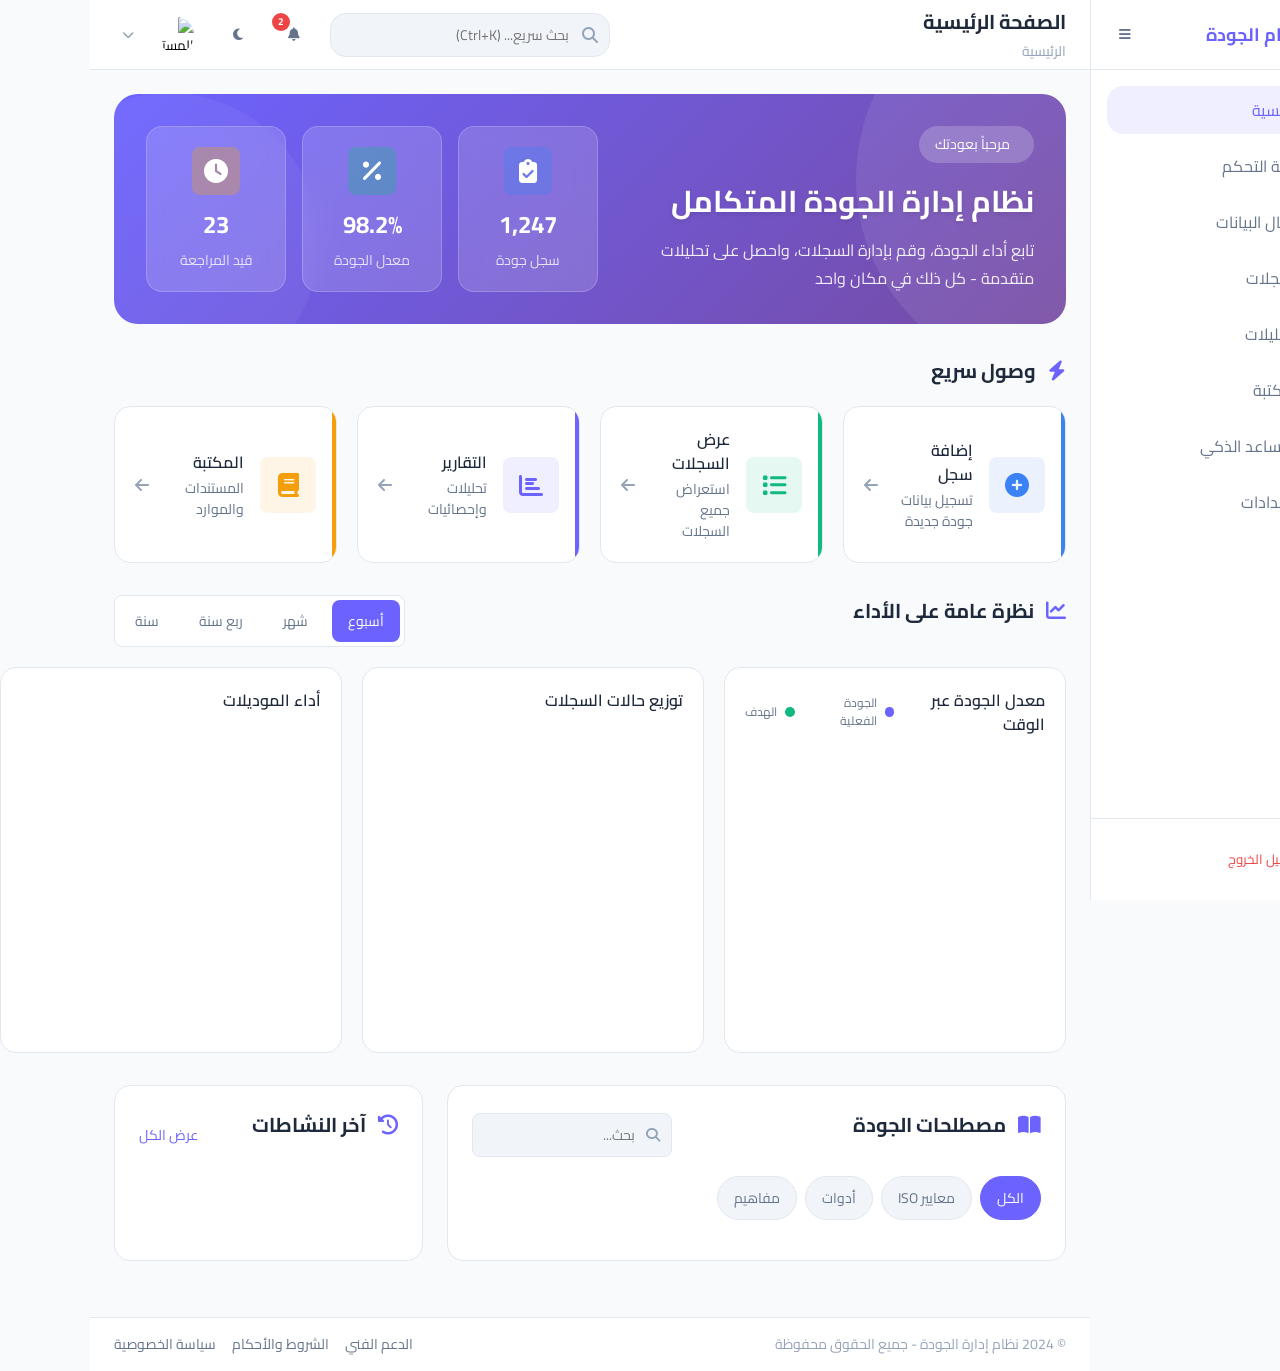
==== index.html @ 290784cb "Add files via upload" ====
<!DOCTYPE html>
<html lang="ar" dir="rtl">
<head>
    <meta charset="UTF-8">
    <meta name="viewport" content="width=device-width, initial-scale=1.0">
    <title>الرئيسية - نظام إدارة الجودة</title>
    <link rel="stylesheet" href="css/variables.css">
    <link rel="stylesheet" href="css/header.css">
    <link rel="stylesheet" href="css/home.css">
    <link rel="stylesheet" href="https://cdnjs.cloudflare.com/ajax/libs/font-awesome/6.4.0/css/all.min.css">
    <link href="https://fonts.googleapis.com/css2?family=Cairo:wght@300;400;500;600;700;800&display=swap" rel="stylesheet">
    <script src="https://cdn.jsdelivr.net/npm/chart.js"></script>
</head>
<body>
    <!-- الشريط الجانبي -->
    <aside id="sidebar" class="sidebar">
        <div class="sidebar-header">
            <div class="logo">
                <i class="fas fa-shield-alt"></i>
                <span class="logo-text">نظام الجودة</span>
            </div>
            <button id="menuToggle" class="menu-toggle">
                <i class="fas fa-bars"></i>
            </button>
        </div>
        
        <nav class="sidebar-nav">
            <ul class="nav-list">
                <li class="nav-item">
                    <a href="index.html" class="nav-link active">
                        <i class="fas fa-home"></i>
                        <span>الرئيسية</span>
                    </a>
                </li>
                <li class="nav-item">
                    <a href="dashboard.html" class="nav-link">
                        <i class="fas fa-chart-line"></i>
                        <span>لوحة التحكم</span>
                    </a>
                </li>
                <li class="nav-item">
                    <a href="data.html" class="nav-link">
                        <i class="fas fa-database"></i>
                        <span>إدخال البيانات</span>
                    </a>
                </li>
                <li class="nav-item">
                    <a href="records.html" class="nav-link">
                        <i class="fas fa-clipboard-list"></i>
                        <span>السجلات</span>
                    </a>
                </li>
                <li class="nav-item">
                    <a href="analytics.html" class="nav-link">
                        <i class="fas fa-chart-pie"></i>
                        <span>التحليلات</span>
                    </a>
                </li>
                <li class="nav-item">
                    <a href="library.html" class="nav-link">
                        <i class="fas fa-book"></i>
                        <span>المكتبة</span>
                    </a>
                </li>
                <li class="nav-item">
                    <a href="ai-assistant.html" class="nav-link">
                        <i class="fas fa-robot"></i>
                        <span>المساعد الذكي</span>
                    </a>
                </li>
                <li class="nav-item">
                    <a href="settings.html" class="nav-link">
                        <i class="fas fa-cog"></i>
                        <span>الإعدادات</span>
                    </a>
                </li>
            </ul>
        </nav>
        
        <div class="sidebar-footer">
            <button onclick="logout()" class="logout-btn">
                <i class="fas fa-sign-out-alt"></i>
                <span>تسجيل الخروج</span>
            </button>
        </div>
    </aside>

    <!-- المحتوى الرئيسي -->
    <main class="main-content">
        <!-- الهيدر -->
        <header class="main-header">
            <div class="header-right">
                <h1 class="page-title">الصفحة الرئيسية</h1>
                <div class="breadcrumb">
                    <span>الرئيسية</span>
                </div>
            </div>
            
            <div class="header-left">
                <!-- البحث -->
                <div class="search-container">
                    <input type="text" id="globalSearch" placeholder="بحث سريع... (Ctrl+K)">
                    <i class="fas fa-search"></i>
                    <div id="searchResults" class="search-results"></div>
                </div>
                
                <!-- الإشعارات -->
                <div class="notifications-container">
                    <button id="notificationBtn" class="icon-btn">
                        <i class="fas fa-bell"></i>
                        <span id="notificationCount" class="badge">3</span>
                    </button>
                    <div id="notificationPanel" class="notification-panel">
                        <div class="notification-header">
                            <h3>الإشعارات</h3>
                            <button onclick="markAllAsRead()">تحديد الكل كمقروء</button>
                        </div>
                        <div id="notificationList" class="notification-list"></div>
                    </div>
                </div>
                
                <!-- الوضع الليلي -->
                <button id="darkModeToggle" class="icon-btn">
                    <i class="fas fa-moon"></i>
                </button>
                
                <!-- معلومات المستخدم -->
                <div class="user-menu-container">
                    <button class="user-menu-toggle" onclick="toggleUserMenu()">
                        <img class="user-image" src="" alt="المستخدم">
                        <div class="user-info">
                            <span class="user-name"></span>
                            <span class="user-role"></span>
                        </div>
                        <i class="fas fa-chevron-down"></i>
                    </button>
                    <div id="userMenu" class="user-dropdown">
                        <a href="settings.html#profile">
                            <i class="fas fa-user"></i>
                            الملف الشخصي
                        </a>
                        <a href="settings.html">
                            <i class="fas fa-cog"></i>
                            الإعدادات
                        </a>
                        <hr>
                        <a href="#" onclick="logout()">
                            <i class="fas fa-sign-out-alt"></i>
                            تسجيل الخروج
                        </a>
                    </div>
                </div>
            </div>
        </header>

        <!-- محتوى الصفحة -->
        <div class="page-content">
            <!-- قسم الترحيب مع الإحصائيات -->
            <section class="welcome-stats-section">
                <div class="welcome-card">
                    <div class="welcome-content">
                        <div class="welcome-badge">
                            <i class="fas fa-sparkles"></i>
                            <span>مرحباً بعودتك</span>
                        </div>
                        <h2>نظام إدارة الجودة المتكامل</h2>
                        <p>تابع أداء الجودة، وقم بإدارة السجلات، واحصل على تحليلات متقدمة - كل ذلك في مكان واحد</p>
                    </div>
                    <div class="welcome-stats">
                        <div class="welcome-stat">
                            <div class="stat-icon blue"><i class="fas fa-clipboard-check"></i></div>
                            <div class="stat-info">
                                <span class="stat-value" id="totalRecords">0</span>
                                <span class="stat-label">سجل جودة</span>
                            </div>
                        </div>
                        <div class="welcome-stat">
                            <div class="stat-icon green"><i class="fas fa-percentage"></i></div>
                            <div class="stat-info">
                                <span class="stat-value" id="qualityRate">0%</span>
                                <span class="stat-label">معدل الجودة</span>
                            </div>
                        </div>
                        <div class="welcome-stat">
                            <div class="stat-icon orange"><i class="fas fa-clock"></i></div>
                            <div class="stat-info">
                                <span class="stat-value" id="pendingReviews">0</span>
                                <span class="stat-label">قيد المراجعة</span>
                            </div>
                        </div>
                    </div>
                </div>
            </section>

            <!-- البطاقات السريعة -->
            <section class="quick-actions">
                <h3 class="section-title">
                    <i class="fas fa-bolt"></i>
                    وصول سريع
                </h3>
                <div class="actions-grid">
                    <a href="data.html" class="action-card blue">
                        <div class="action-icon"><i class="fas fa-plus-circle"></i></div>
                        <div class="action-content">
                            <span class="action-title">إضافة سجل</span>
                            <span class="action-desc">تسجيل بيانات جودة جديدة</span>
                        </div>
                        <i class="fas fa-arrow-left action-arrow"></i>
                    </a>
                    <a href="records.html" class="action-card green">
                        <div class="action-icon"><i class="fas fa-list"></i></div>
                        <div class="action-content">
                            <span class="action-title">عرض السجلات</span>
                            <span class="action-desc">استعراض جميع السجلات</span>
                        </div>
                        <i class="fas fa-arrow-left action-arrow"></i>
                    </a>
                    <a href="analytics.html" class="action-card purple">
                        <div class="action-icon"><i class="fas fa-chart-bar"></i></div>
                        <div class="action-content">
                            <span class="action-title">التقارير</span>
                            <span class="action-desc">تحليلات وإحصائيات</span>
                        </div>
                        <i class="fas fa-arrow-left action-arrow"></i>
                    </a>
                    <a href="library.html" class="action-card orange">
                        <div class="action-icon"><i class="fas fa-book"></i></div>
                        <div class="action-content">
                            <span class="action-title">المكتبة</span>
                            <span class="action-desc">المستندات والموارد</span>
                        </div>
                        <i class="fas fa-arrow-left action-arrow"></i>
                    </a>
                </div>
            </section>

            <!-- المخططات التفاعلية -->
            <section class="charts-section">
                <div class="charts-header">
                    <h3 class="section-title">
                        <i class="fas fa-chart-line"></i>
                        نظرة عامة على الأداء
                    </h3>
                    <div class="period-selector">
                        <button class="period-btn active" data-period="week">أسبوع</button>
                        <button class="period-btn" data-period="month">شهر</button>
                        <button class="period-btn" data-period="quarter">ربع سنة</button>
                        <button class="period-btn" data-period="year">سنة</button>
                    </div>
                </div>
                <div class="charts-grid">
                    <div class="chart-card main-chart">
                        <div class="chart-header">
                            <h4>معدل الجودة عبر الوقت</h4>
                            <div class="chart-legend">
                                <span class="legend-item"><span class="legend-dot primary"></span>الجودة الفعلية</span>
                                <span class="legend-item"><span class="legend-dot target"></span>الهدف</span>
                            </div>
                        </div>
                        <div class="chart-container">
                            <canvas id="mainQualityChart"></canvas>
                        </div>
                    </div>
                    <div class="chart-card side-chart">
                        <div class="chart-header">
                            <h4>توزيع حالات السجلات</h4>
                        </div>
                        <div class="chart-container">
                            <canvas id="statusDoughnutChart"></canvas>
                        </div>
                    </div>
                    <div class="chart-card side-chart">
                        <div class="chart-header">
                            <h4>أداء الموديلات</h4>
                        </div>
                        <div class="chart-container">
                            <canvas id="modelsBarChart"></canvas>
                        </div>
                    </div>
                </div>
            </section>

            <!-- قسم منظم: مصطلحات + النشاطات -->
            <section class="split-section">
                <!-- مصطلحات الجودة -->
                <div class="terms-section">
                    <div class="section-header">
                        <h3 class="section-title">
                            <i class="fas fa-book-open"></i>
                            مصطلحات الجودة
                        </h3>
                        <div class="section-actions">
                            <div class="search-box">
                                <input type="text" id="termsSearch" placeholder="بحث...">
                                <i class="fas fa-search"></i>
                            </div>
                        </div>
                    </div>
                    <div class="filter-chips">
                        <button class="filter-chip active" data-filter="all">الكل</button>
                        <button class="filter-chip" data-filter="iso">معايير ISO</button>
                        <button class="filter-chip" data-filter="tools">أدوات</button>
                        <button class="filter-chip" data-filter="concepts">مفاهيم</button>
                    </div>
                    <div id="termsGrid" class="terms-grid"></div>
                </div>

                <!-- آخر النشاطات -->
                <div class="activity-section">
                    <div class="section-header">
                        <h3 class="section-title">
                            <i class="fas fa-history"></i>
                            آخر النشاطات
                        </h3>
                        <a href="#" class="view-all">عرض الكل</a>
                    </div>
                    <div id="activityList" class="activity-list"></div>
                </div>
            </section>
        </div>

        <!-- التذييل -->
        <footer class="main-footer">
            <div class="footer-content">
                <p>&copy; 2024 نظام إدارة الجودة - جميع الحقوق محفوظة</p>
                <div class="footer-links">
                    <a href="#">الدعم الفني</a>
                    <a href="#">الشروط والأحكام</a>
                    <a href="#">سياسة الخصوصية</a>
                </div>
            </div>
        </footer>
    </main>

    <!-- Toast Container -->
    <div id="toastContainer" class="toast-container"></div>

    <!-- Scripts -->
    <script src="js/login.js"></script>
    <script src="js/header.js"></script>
    <script src="js/home.js"></script>
    <script src="js/functions.js"></script>
</body>
</html>
---- css/variables.css ----
/* ================================
   المتغيرات العامة للنظام
   ================================ */

:root {
    /* ================================
       الألوان الأساسية
       ================================ */
    --primary: #6c63ff;
    --primary-rgb: 108, 99, 255;
    --primary-light: #8b85ff;
    --primary-dark: #5a52d5;
    --primary-gradient: linear-gradient(135deg, #6c63ff 0%, #8b85ff 100%);
    
    /* الألوان الثانوية */
    --secondary: #764ba2;
    --secondary-light: #9a7bc0;
    --secondary-dark: #5a3a7a;
    
    /* ألوان الحالة */
    --success: #10b981;
    --success-light: #34d399;
    --success-dark: #059669;
    --success-bg: rgba(16, 185, 129, 0.1);
    
    --warning: #f59e0b;
    --warning-light: #fbbf24;
    --warning-dark: #d97706;
    --warning-bg: rgba(245, 158, 11, 0.1);
    
    --danger: #ef4444;
    --danger-light: #f87171;
    --danger-dark: #dc2626;
    --danger-bg: rgba(239, 68, 68, 0.1);
    
    --info: #3b82f6;
    --info-light: #60a5fa;
    --info-dark: #2563eb;
    --info-bg: rgba(59, 130, 246, 0.1);
    
    /* ================================
       ألوان الوضع الفاتح (Light)
       ================================ */
    --bg-primary: #f8fafc;
    --bg-secondary: #ffffff;
    --bg-tertiary: #f1f5f9;
    --bg-card: #ffffff;
    
    --text-primary: #1e293b;
    --text-secondary: #64748b;
    --text-muted: #94a3b8;
    --text-inverse: #ffffff;
    
    --border-color: #e2e8f0;
    --border-light: #f1f5f9;
    --border-dark: #cbd5e1;
    
    --shadow-sm: 0 1px 2px rgba(0, 0, 0, 0.05);
    --shadow: 0 4px 6px -1px rgba(0, 0, 0, 0.1), 0 2px 4px -1px rgba(0, 0, 0, 0.06);
    --shadow-md: 0 10px 15px -3px rgba(0, 0, 0, 0.1), 0 4px 6px -2px rgba(0, 0, 0, 0.05);
    --shadow-lg: 0 20px 25px -5px rgba(0, 0, 0, 0.1), 0 10px 10px -5px rgba(0, 0, 0, 0.04);
    --shadow-xl: 0 25px 50px -12px rgba(0, 0, 0, 0.25);
    
    /* ================================
       ألوان الوضع الداكن (Dark)
       ================================ */
    --dark-bg-primary: #0f172a;
    --dark-bg-secondary: #1e293b;
    --dark-bg-tertiary: #334155;
    --dark-bg-card: #1e293b;
    
    --dark-text-primary: #f8fafc;
    --dark-text-secondary: #cbd5e1;
    --dark-text-muted: #64748b;
    
    --dark-border-color: #334155;
    --dark-border-light: #475569;
    --dark-border-dark: #1e293b;
    
    /* ================================
       الخطوط
       ================================ */
    --font-family: 'Cairo', -apple-system, BlinkMacSystemFont, 'Segoe UI', Roboto, sans-serif;
    --font-size-xs: 0.75rem;
    --font-size-sm: 0.875rem;
    --font-size-base: 1rem;
    --font-size-lg: 1.125rem;
    --font-size-xl: 1.25rem;
    --font-size-2xl: 1.5rem;
    --font-size-3xl: 1.875rem;
    --font-size-4xl: 2.25rem;
    
    --font-weight-light: 300;
    --font-weight-normal: 400;
    --font-weight-medium: 500;
    --font-weight-semibold: 600;
    --font-weight-bold: 700;
    
    --line-height-tight: 1.25;
    --line-height-normal: 1.5;
    --line-height-relaxed: 1.75;
    
    /* ================================
       المسافات والحواف
       ================================ */
    --spacing-0: 0;
    --spacing-1: 0.25rem;
    --spacing-2: 0.5rem;
    --spacing-3: 0.75rem;
    --spacing-4: 1rem;
    --spacing-5: 1.25rem;
    --spacing-6: 1.5rem;
    --spacing-8: 2rem;
    --spacing-10: 2.5rem;
    --spacing-12: 3rem;
    --spacing-16: 4rem;
    --spacing-20: 5rem;
    --spacing-24: 6rem;
    
    /* ================================
       نصف قطر الحواف
       ================================ */
    --radius-none: 0;
    --radius-sm: 0.25rem;
    --radius: 0.5rem;
    --radius-md: 0.75rem;
    --radius-lg: 1rem;
    --radius-xl: 1.5rem;
    --radius-2xl: 2rem;
    --radius-full: 9999px;
    
    /* ================================
       الانتقالات
       ================================ */
    --transition-fast: 150ms ease;
    --transition-base: 250ms ease;
    --transition-slow: 350ms ease;
    --transition-bounce: 500ms cubic-bezier(0.68, -0.55, 0.265, 1.55);
    
    /* ================================
       z-index
       ================================ */
    --z-dropdown: 100;
    --z-sticky: 200;
    --z-fixed: 300;
    --z-modal-backdrop: 400;
    --z-modal: 500;
    --z-popover: 600;
    --z-tooltip: 700;
    --z-toast: 800;
    
    /* ================================
       أبعاد العناصر
       ================================ */
    --header-height: 70px;
    --sidebar-width: 280px;
    --sidebar-collapsed: 80px;
    --footer-height: 60px;
    
    /* ================================
       ألوان إضافية
       ================================ */
    --purple: #8b5cf6;
    --pink: #ec4899;
    --orange: #f97316;
    --cyan: #06b6d4;
    --teal: #14b8a6;
    --indigo: #6366f1;
    
    /* تدرجات */
    --gradient-purple: linear-gradient(135deg, #667eea 0%, #764ba2 100%);
    --gradient-blue: linear-gradient(135deg, #4facfe 0%, #00f2fe 100%);
    --gradient-green: linear-gradient(135deg, #42d392 0%, #647eff 100%);
    --gradient-pink: linear-gradient(135deg, #ff7eb3 0%, #ff758c 100%);
    --gradient-orange: linear-gradient(135deg, #f093fb 0%, #f5576c 100%);
}

/* ================================
   الوضع الداكن
   ================================ */
[data-theme="dark"] {
    --bg-primary: var(--dark-bg-primary);
    --bg-secondary: var(--dark-bg-secondary);
    --bg-tertiary: var(--dark-bg-tertiary);
    --bg-card: var(--dark-bg-card);
    
    --text-primary: var(--dark-text-primary);
    --text-secondary: var(--dark-text-secondary);
    --text-muted: var(--dark-text-muted);
    
    --border-color: var(--dark-border-color);
    --border-light: var(--dark-border-light);
    --border-dark: var(--dark-border-dark);
}

/* ================================
   إعادة تعيين CSS
   ================================ */
*,
*::before,
*::after {
    box-sizing: border-box;
    margin: 0;
    padding: 0;
}

html {
    scroll-behavior: smooth;
    -webkit-font-smoothing: antialiased;
    -moz-osx-font-smoothing: grayscale;
}

body {
    font-family: var(--font-family);
    font-size: var(--font-size-base);
    line-height: var(--line-height-normal);
    color: var(--text-primary);
    background-color: var(--bg-primary);
    direction: rtl;
    min-height: 100vh;
}

/* ================================
   الفئات المساعدة
   ================================ */

/* إخفاء */
.hidden { display: none !important; }
.invisible { visibility: hidden; }
.opacity-0 { opacity: 0; }

/* عرض */
.block { display: block; }
.inline { display: inline; }
.inline-block { display: inline-block; }
.flex { display: flex; }
.inline-flex { display: inline-flex; }
.grid { display: grid; }

/* مرونة */
.flex-1 { flex: 1; }
.flex-auto { flex: auto; }
.flex-none { flex: none; }
.flex-row { flex-direction: row; }
.flex-col { flex-direction: column; }
.items-center { align-items: center; }
.items-start { align-items: flex-start; }
.items-end { align-items: flex-end; }
.justify-center { justify-content: center; }
.justify-between { justify-content: space-between; }
.justify-around { justify-content: space-around; }
.gap-2 { gap: var(--spacing-2); }
.gap-4 { gap: var(--spacing-4); }
.gap-6 { gap: var(--spacing-6); }

/* النص */
.text-center { text-align: center; }
.text-right { text-align: right; }
.text-left { text-align: left; }
.text-xs { font-size: var(--font-size-xs); }
.text-sm { font-size: var(--font-size-sm); }
.text-lg { font-size: var(--font-size-lg); }
.text-xl { font-size: var(--font-size-xl); }
.font-light { font-weight: var(--font-weight-light); }
.font-normal { font-weight: var(--font-weight-normal); }
.font-medium { font-weight: var(--font-weight-medium); }
.font-semibold { font-weight: var(--font-weight-semibold); }
.font-bold { font-weight: var(--font-weight-bold); }

/* الألوان */
.text-primary { color: var(--primary); }
.text-success { color: var(--success); }
.text-warning { color: var(--warning); }
.text-danger { color: var(--danger); }
.text-info { color: var(--info); }
.text-muted { color: var(--text-muted); }

.bg-primary { background-color: var(--primary); }
.bg-success { background-color: var(--success); }
.bg-warning { background-color: var(--warning); }
.bg-danger { background-color: var(--danger); }
.bg-info { background-color: var(--info); }

/* الحواف */
.rounded-none { border-radius: var(--radius-none); }
.rounded-sm { border-radius: var(--radius-sm); }
.rounded { border-radius: var(--radius); }
.rounded-md { border-radius: var(--radius-md); }
.rounded-lg { border-radius: var(--radius-lg); }
.rounded-xl { border-radius: var(--radius-xl); }
.rounded-full { border-radius: var(--radius-full); }

/* الظلال */
.shadow-sm { box-shadow: var(--shadow-sm); }
.shadow { box-shadow: var(--shadow); }
.shadow-md { box-shadow: var(--shadow-md); }
.shadow-lg { box-shadow: var(--shadow-lg); }
.shadow-xl { box-shadow: var(--shadow-xl); }
.shadow-none { box-shadow: none; }

/* المسافات */
.p-0 { padding: var(--spacing-0); }
.p-2 { padding: var(--spacing-2); }
.p-4 { padding: var(--spacing-4); }
.p-6 { padding: var(--spacing-6); }
.m-0 { margin: var(--spacing-0); }
.m-2 { margin: var(--spacing-2); }
.m-4 { margin: var(--spacing-4); }
.m-auto { margin: auto; }

/* العرض والارتفاع */
.w-full { width: 100%; }
.h-full { height: 100%; }
.min-h-screen { min-height: 100vh; }

/* المؤشر */
.cursor-pointer { cursor: pointer; }
.cursor-not-allowed { cursor: not-allowed; }

/* ================================
   تأثيرات الحركة
   ================================ */
@keyframes fadeIn {
    from { opacity: 0; }
    to { opacity: 1; }
}

@keyframes fadeInUp {
    from {
        opacity: 0;
        transform: translateY(20px);
    }
    to {
        opacity: 1;
        transform: translateY(0);
    }
}

@keyframes fadeInDown {
    from {
        opacity: 0;
        transform: translateY(-20px);
    }
    to {
        opacity: 1;
        transform: translateY(0);
    }
}

@keyframes slideInRight {
    from {
        opacity: 0;
        transform: translateX(20px);
    }
    to {
        opacity: 1;
        transform: translateX(0);
    }
}

@keyframes slideInLeft {
    from {
        opacity: 0;
        transform: translateX(-20px);
    }
    to {
        opacity: 1;
        transform: translateX(0);
    }
}

@keyframes pulse {
    0%, 100% { opacity: 1; }
    50% { opacity: 0.5; }
}

@keyframes spin {
    from { transform: rotate(0deg); }
    to { transform: rotate(360deg); }
}

@keyframes bounce {
    0%, 100% { transform: translateY(0); }
    50% { transform: translateY(-10px); }
}

@keyframes shake {
    0%, 100% { transform: translateX(0); }
    25% { transform: translateX(-5px); }
    75% { transform: translateX(5px); }
}

.animate-fadeIn { animation: fadeIn 0.3s ease; }
.animate-fadeInUp { animation: fadeInUp 0.4s ease; }
.animate-fadeInDown { animation: fadeInDown 0.4s ease; }
.animate-slideInRight { animation: slideInRight 0.4s ease; }
.animate-slideInLeft { animation: slideInLeft 0.4s ease; }
.animate-pulse { animation: pulse 2s infinite; }
.animate-spin { animation: spin 1s linear infinite; }
.animate-bounce { animation: bounce 1s infinite; }
.animate-shake { animation: shake 0.5s ease; }

/* ================================
   التمرير
   ================================ */
::-webkit-scrollbar {
    width: 8px;
    height: 8px;
}

::-webkit-scrollbar-track {
    background: var(--bg-tertiary);
    border-radius: var(--radius);
}

::-webkit-scrollbar-thumb {
    background: var(--border-dark);
    border-radius: var(--radius);
}

::-webkit-scrollbar-thumb:hover {
    background: var(--text-muted);
}

/* ================================
   التحديد
   ================================ */
::selection {
    background: var(--primary);
    color: white;
}

/* ================================
   التركيز
   ================================ */
:focus-visible {
    outline: 2px solid var(--primary);
    outline-offset: 2px;
}

/* ================================
   تعطيل الأنماط الافتراضية
   ================================ */
button, input, textarea, select {
    font-family: inherit;
}

button {
    cursor: pointer;
    border: none;
    background: none;
}

a {
    text-decoration: none;
    color: inherit;
}

ul, ol {
    list-style: none;
}

img {
    max-width: 100%;
    height: auto;
}
---- css/header.css ----
/* ================================
   تنسيقات الهيدر والشريط الجانبي
   ================================ */

/* ================================
   الشريط الجانبي
   ================================ */
.sidebar {
    position: fixed;
    top: 0;
    right: 0;
    width: var(--sidebar-width);
    height: 100vh;
    background: var(--bg-secondary);
    border-left: 1px solid var(--border-color);
    display: flex;
    flex-direction: column;
    z-index: var(--z-fixed);
    transition: width var(--transition-base);
    overflow: hidden;
}

.sidebar.collapsed {
    width: var(--sidebar-collapsed);
}

/* رأس الشريط الجانبي */
.sidebar-header {
    padding: var(--spacing-4);
    display: flex;
    align-items: center;
    justify-content: space-between;
    border-bottom: 1px solid var(--border-color);
    height: var(--header-height);
}

.logo {
    display: flex;
    align-items: center;
    gap: var(--spacing-3);
    color: var(--primary);
}

.logo i {
    font-size: 28px;
    min-width: 40px;
    text-align: center;
}

.logo-text {
    font-size: var(--font-size-lg);
    font-weight: var(--font-weight-bold);
    white-space: nowrap;
    opacity: 1;
    transition: opacity var(--transition-fast);
}

.sidebar.collapsed .logo-text {
    opacity: 0;
    width: 0;
}

.menu-toggle {
    width: 36px;
    height: 36px;
    border-radius: var(--radius);
    display: flex;
    align-items: center;
    justify-content: center;
    color: var(--text-secondary);
    transition: all var(--transition-fast);
}

.menu-toggle:hover {
    background: var(--bg-tertiary);
    color: var(--primary);
}

/* قائمة التنقل */
.sidebar-nav {
    flex: 1;
    padding: var(--spacing-4);
    overflow-y: auto;
}

.nav-list {
    display: flex;
    flex-direction: column;
    gap: var(--spacing-2);
}

.nav-link {
    display: flex;
    align-items: center;
    gap: var(--spacing-3);
    padding: var(--spacing-3) var(--spacing-4);
    border-radius: var(--radius-lg);
    color: var(--text-secondary);
    transition: all var(--transition-fast);
    position: relative;
    overflow: hidden;
}

.nav-link::before {
    content: '';
    position: absolute;
    right: 0;
    top: 0;
    height: 100%;
    width: 3px;
    background: var(--primary);
    transform: scaleY(0);
    transition: transform var(--transition-fast);
}

.nav-link:hover {
    background: var(--bg-tertiary);
    color: var(--text-primary);
}

.nav-link:hover::before {
    transform: scaleY(1);
}

.nav-link.active {
    background: rgba(var(--primary-rgb), 0.1);
    color: var(--primary);
}

.nav-link.active::before {
    transform: scaleY(1);
}

.nav-link i {
    font-size: 20px;
    min-width: 24px;
    text-align: center;
}

.nav-link span {
    white-space: nowrap;
    opacity: 1;
    transition: opacity var(--transition-fast);
}

.sidebar.collapsed .nav-link span {
    opacity: 0;
    width: 0;
}

/* تذييل الشريط الجانبي */
.sidebar-footer {
    padding: var(--spacing-4);
    border-top: 1px solid var(--border-color);
}

.logout-btn {
    width: 100%;
    display: flex;
    align-items: center;
    gap: var(--spacing-3);
    padding: var(--spacing-3) var(--spacing-4);
    border-radius: var(--radius-lg);
    color: var(--danger);
    transition: all var(--transition-fast);
}

.logout-btn:hover {
    background: var(--danger-bg);
}

.logout-btn i {
    font-size: 18px;
    min-width: 24px;
    text-align: center;
}

.logout-btn span {
    white-space: nowrap;
    opacity: 1;
    transition: opacity var(--transition-fast);
}

.sidebar.collapsed .logout-btn span {
    opacity: 0;
    width: 0;
}

/* ================================
   المحتوى الرئيسي
   ================================ */
.main-content {
    margin-right: var(--sidebar-width);
    min-height: 100vh;
    display: flex;
    flex-direction: column;
    transition: margin-right var(--transition-base);
}

body.sidebar-collapsed .main-content {
    margin-right: var(--sidebar-collapsed);
}

/* ================================
   الهيدر
   ================================ */
.main-header {
    height: var(--header-height);
    background: var(--bg-secondary);
    border-bottom: 1px solid var(--border-color);
    padding: 0 var(--spacing-6);
    display: flex;
    align-items: center;
    justify-content: space-between;
    position: sticky;
    top: 0;
    z-index: var(--z-sticky);
}

.header-right {
    display: flex;
    flex-direction: column;
    gap: var(--spacing-1);
}

.page-title {
    font-size: var(--font-size-xl);
    font-weight: var(--font-weight-bold);
    color: var(--text-primary);
}

.breadcrumb {
    font-size: var(--font-size-sm);
    color: var(--text-muted);
}

.breadcrumb span:not(:last-child)::after {
    content: '/';
    margin: 0 var(--spacing-2);
    color: var(--text-muted);
}

.header-left {
    display: flex;
    align-items: center;
    gap: var(--spacing-4);
}

/* البحث */
.search-container {
    position: relative;
}

.search-container input {
    width: 280px;
    padding: var(--spacing-2) var(--spacing-4);
    padding-right: 40px;
    border: 1px solid var(--border-color);
    border-radius: var(--radius-lg);
    background: var(--bg-tertiary);
    font-size: var(--font-size-sm);
    transition: all var(--transition-fast);
}

.search-container input:focus {
    outline: none;
    border-color: var(--primary);
    background: var(--bg-secondary);
    box-shadow: 0 0 0 3px rgba(var(--primary-rgb), 0.1);
}

.search-container > i {
    position: absolute;
    right: var(--spacing-3);
    top: 50%;
    transform: translateY(-50%);
    color: var(--text-muted);
}

.search-results {
    position: absolute;
    top: calc(100% + var(--spacing-2));
    right: 0;
    width: 100%;
    background: var(--bg-secondary);
    border: 1px solid var(--border-color);
    border-radius: var(--radius-lg);
    box-shadow: var(--shadow-lg);
    max-height: 300px;
    overflow-y: auto;
    opacity: 0;
    visibility: hidden;
    transform: translateY(-10px);
    transition: all var(--transition-fast);
    z-index: var(--z-dropdown);
}

.search-results.show {
    opacity: 1;
    visibility: visible;
    transform: translateY(0);
}

.search-result-item {
    display: flex;
    align-items: center;
    gap: var(--spacing-3);
    padding: var(--spacing-3) var(--spacing-4);
    color: var(--text-primary);
    transition: background var(--transition-fast);
}

.search-result-item:hover {
    background: var(--bg-tertiary);
}

.search-result-item i {
    color: var(--primary);
}

.search-no-results {
    padding: var(--spacing-6);
    text-align: center;
    color: var(--text-muted);
}

.search-no-results i {
    font-size: 32px;
    margin-bottom: var(--spacing-3);
}

/* الأزرار الأيقونية */
.icon-btn {
    width: 40px;
    height: 40px;
    border-radius: var(--radius);
    display: flex;
    align-items: center;
    justify-content: center;
    color: var(--text-secondary);
    position: relative;
    transition: all var(--transition-fast);
}

.icon-btn:hover {
    background: var(--bg-tertiary);
    color: var(--primary);
}

.badge {
    position: absolute;
    top: -2px;
    left: -2px;
    min-width: 18px;
    height: 18px;
    padding: 0 5px;
    background: var(--danger);
    color: white;
    font-size: 10px;
    font-weight: var(--font-weight-bold);
    border-radius: var(--radius-full);
    display: flex;
    align-items: center;
    justify-content: center;
}

/* الإشعارات */
.notifications-container {
    position: relative;
}

.notification-panel {
    position: absolute;
    top: calc(100% + var(--spacing-2));
    left: 50%;
    transform: translateX(-50%) translateY(-10px);
    width: 360px;
    background: var(--bg-secondary);
    border: 1px solid var(--border-color);
    border-radius: var(--radius-lg);
    box-shadow: var(--shadow-lg);
    opacity: 0;
    visibility: hidden;
    transition: all var(--transition-fast);
    z-index: var(--z-dropdown);
}

.notification-panel.show {
    opacity: 1;
    visibility: visible;
    transform: translateX(-50%) translateY(0);
}

.notification-header {
    display: flex;
    align-items: center;
    justify-content: space-between;
    padding: var(--spacing-4);
    border-bottom: 1px solid var(--border-color);
}

.notification-header h3 {
    font-size: var(--font-size-base);
    font-weight: var(--font-weight-semibold);
}

.notification-header button {
    font-size: var(--font-size-xs);
    color: var(--primary);
}

.notification-list {
    max-height: 360px;
    overflow-y: auto;
}

.notification-item {
    display: flex;
    gap: var(--spacing-3);
    padding: var(--spacing-4);
    border-bottom: 1px solid var(--border-light);
    transition: background var(--transition-fast);
}

.notification-item:hover {
    background: var(--bg-tertiary);
}

.notification-item.unread {
    background: rgba(var(--primary-rgb), 0.05);
}

.notification-icon {
    width: 40px;
    height: 40px;
    border-radius: var(--radius);
    display: flex;
    align-items: center;
    justify-content: center;
    flex-shrink: 0;
}

.notification-icon.success {
    background: var(--success-bg);
    color: var(--success);
}

.notification-icon.warning {
    background: var(--warning-bg);
    color: var(--warning);
}

.notification-icon.danger {
    background: var(--danger-bg);
    color: var(--danger);
}

.notification-icon.info {
    background: var(--info-bg);
    color: var(--info);
}

.notification-content h4 {
    font-size: var(--font-size-sm);
    font-weight: var(--font-weight-semibold);
    margin-bottom: var(--spacing-1);
}

.notification-content p {
    font-size: var(--font-size-xs);
    color: var(--text-secondary);
    margin-bottom: var(--spacing-1);
}

.notification-time {
    font-size: 11px;
    color: var(--text-muted);
}

/* قائمة المستخدم */
.user-menu-container {
    position: relative;
}

.user-menu-toggle {
    display: flex;
    align-items: center;
    gap: var(--spacing-3);
    padding: var(--spacing-2);
    border-radius: var(--radius-lg);
    transition: background var(--transition-fast);
}

.user-menu-toggle:hover {
    background: var(--bg-tertiary);
}

.user-image {
    width: 36px;
    height: 36px;
    border-radius: var(--radius-full);
    object-fit: cover;
}

.user-info {
    display: flex;
    flex-direction: column;
    align-items: flex-start;
}

.user-name {
    font-size: var(--font-size-sm);
    font-weight: var(--font-weight-semibold);
    color: var(--text-primary);
}

.user-role {
    font-size: 11px;
    color: var(--text-muted);
}

.user-menu-toggle > i {
    font-size: 12px;
    color: var(--text-muted);
}

.user-dropdown {
    position: absolute;
    top: calc(100% + var(--spacing-2));
    left: 0;
    width: 200px;
    background: var(--bg-secondary);
    border: 1px solid var(--border-color);
    border-radius: var(--radius-lg);
    box-shadow: var(--shadow-lg);
    opacity: 0;
    visibility: hidden;
    transform: translateY(-10px);
    transition: all var(--transition-fast);
    z-index: var(--z-dropdown);
}

.user-dropdown.show {
    opacity: 1;
    visibility: visible;
    transform: translateY(0);
}

.user-dropdown a {
    display: flex;
    align-items: center;
    gap: var(--spacing-3);
    padding: var(--spacing-3) var(--spacing-4);
    color: var(--text-primary);
    font-size: var(--font-size-sm);
    transition: background var(--transition-fast);
}

.user-dropdown a:hover {
    background: var(--bg-tertiary);
}

.user-dropdown a i {
    color: var(--text-muted);
    width: 20px;
}

.user-dropdown hr {
    margin: var(--spacing-2) 0;
    border: none;
    border-top: 1px solid var(--border-color);
}

/* ================================
   محتوى الصفحة
   ================================ */
.page-content {
    flex: 1;
    padding: var(--spacing-6);
}

/* ================================
   التذييل
   ================================ */
.main-footer {
    background: var(--bg-secondary);
    border-top: 1px solid var(--border-color);
    padding: var(--spacing-4) var(--spacing-6);
}

.footer-content {
    display: flex;
    align-items: center;
    justify-content: space-between;
    font-size: var(--font-size-sm);
    color: var(--text-muted);
}

.footer-links {
    display: flex;
    gap: var(--spacing-4);
}

.footer-links a {
    color: var(--text-secondary);
    transition: color var(--transition-fast);
}

.footer-links a:hover {
    color: var(--primary);
}

/* ================================
   Toast Container
   ================================ */
.toast-container {
    position: fixed;
    bottom: var(--spacing-6);
    left: var(--spacing-6);
    display: flex;
    flex-direction: column;
    gap: var(--spacing-3);
    z-index: var(--z-toast);
}

/* ================================
   التصميم المتجاوب
   ================================ */
@media (max-width: 1024px) {
    .sidebar {
        transform: translateX(100%);
    }
    
    .sidebar.open {
        transform: translateX(0);
    }
    
    .main-content {
        margin-right: 0;
    }
    
    .search-container input {
        width: 200px;
    }
}

@media (max-width: 768px) {
    .main-header {
        padding: 0 var(--spacing-4);
    }
    
    .search-container {
        display: none;
    }
    
    .user-info {
        display: none;
    }
    
    .page-content {
        padding: var(--spacing-4);
    }
    
    .footer-content {
        flex-direction: column;
        gap: var(--spacing-3);
        text-align: center;
    }
}
---- css/home.css ----
/* ================================
   تنسيقات الصفحة الرئيسية - تصميم احترافي
   ================================ */

/* ================================
   قسم الترحيب مع الإحصائيات
   ================================ */
.welcome-stats-section {
    margin-bottom: var(--spacing-8);
}

.welcome-card {
    background: linear-gradient(135deg, var(--primary) 0%, var(--secondary) 100%);
    border-radius: var(--radius-xl);
    padding: var(--spacing-8);
    display: flex;
    align-items: center;
    justify-content: space-between;
    gap: var(--spacing-8);
    color: white;
    position: relative;
    overflow: hidden;
}

.welcome-card::before {
    content: '';
    position: absolute;
    top: -50%;
    right: -20%;
    width: 400px;
    height: 400px;
    background: rgba(255, 255, 255, 0.08);
    border-radius: var(--radius-full);
}

.welcome-card::after {
    content: '';
    position: absolute;
    bottom: -30%;
    left: -10%;
    width: 300px;
    height: 300px;
    background: rgba(255, 255, 255, 0.05);
    border-radius: var(--radius-full);
}

.welcome-content {
    position: relative;
    z-index: 1;
    flex: 1;
}

.welcome-badge {
    display: inline-flex;
    align-items: center;
    gap: var(--spacing-2);
    background: rgba(255, 255, 255, 0.2);
    backdrop-filter: blur(10px);
    padding: var(--spacing-2) var(--spacing-4);
    border-radius: var(--radius-full);
    font-size: var(--font-size-sm);
    margin-bottom: var(--spacing-4);
}

.welcome-content h2 {
    font-size: var(--font-size-3xl);
    font-weight: var(--font-weight-bold);
    margin-bottom: var(--spacing-3);
    text-shadow: 0 2px 4px rgba(0, 0, 0, 0.1);
}

.welcome-content p {
    font-size: var(--font-size-base);
    opacity: 0.9;
    max-width: 500px;
    line-height: var(--line-height-relaxed);
}

.welcome-stats {
    display: flex;
    gap: var(--spacing-4);
    position: relative;
    z-index: 1;
}

.welcome-stat {
    background: rgba(255, 255, 255, 0.15);
    backdrop-filter: blur(10px);
    border-radius: var(--radius-lg);
    padding: var(--spacing-5);
    min-width: 140px;
    text-align: center;
    border: 1px solid rgba(255, 255, 255, 0.2);
    transition: transform var(--transition-fast);
}

.welcome-stat:hover {
    transform: translateY(-4px);
}

.stat-icon {
    width: 48px;
    height: 48px;
    border-radius: var(--radius);
    display: flex;
    align-items: center;
    justify-content: center;
    font-size: 24px;
    margin: 0 auto var(--spacing-3);
}

.stat-icon.blue {
    background: rgba(59, 130, 246, 0.3);
}

.stat-icon.green {
    background: rgba(16, 185, 129, 0.3);
}

.stat-icon.orange {
    background: rgba(245, 158, 11, 0.3);
}

.stat-value {
    display: block;
    font-size: var(--font-size-2xl);
    font-weight: var(--font-weight-bold);
    margin-bottom: var(--spacing-1);
}

.stat-label {
    font-size: var(--font-size-sm);
    opacity: 0.8;
}

/* ================================
   البطاقات السريعة
   ================================ */
.quick-actions {
    margin-bottom: var(--spacing-8);
}

.section-title {
    font-size: var(--font-size-xl);
    font-weight: var(--font-weight-bold);
    color: var(--text-primary);
    margin-bottom: var(--spacing-5);
    display: flex;
    align-items: center;
    gap: var(--spacing-3);
}

.section-title i {
    color: var(--primary);
}

.actions-grid {
    display: grid;
    grid-template-columns: repeat(4, 1fr);
    gap: var(--spacing-5);
}

.action-card {
    background: var(--bg-secondary);
    border: 1px solid var(--border-color);
    border-radius: var(--radius-lg);
    padding: var(--spacing-5);
    display: flex;
    align-items: center;
    gap: var(--spacing-4);
    transition: all var(--transition-base);
    position: relative;
    overflow: hidden;
}

.action-card::before {
    content: '';
    position: absolute;
    top: 0;
    right: 0;
    width: 4px;
    height: 100%;
    transition: width var(--transition-base);
}

.action-card:hover {
    transform: translateY(-4px);
    box-shadow: var(--shadow-lg);
}

.action-card:hover::before {
    width: 100%;
    opacity: 0.1;
}

.action-card.blue::before {
    background: var(--info);
}

.action-card.green::before {
    background: var(--success);
}

.action-card.purple::before {
    background: var(--primary);
}

.action-card.orange::before {
    background: var(--warning);
}

.action-icon {
    width: 56px;
    height: 56px;
    border-radius: var(--radius);
    display: flex;
    align-items: center;
    justify-content: center;
    font-size: 24px;
    flex-shrink: 0;
}

.action-card.blue .action-icon {
    background: var(--info-bg);
    color: var(--info);
}

.action-card.green .action-icon {
    background: var(--success-bg);
    color: var(--success);
}

.action-card.purple .action-icon {
    background: rgba(var(--primary-rgb), 0.1);
    color: var(--primary);
}

.action-card.orange .action-icon {
    background: var(--warning-bg);
    color: var(--warning);
}

.action-content {
    flex: 1;
}

.action-title {
    display: block;
    font-size: var(--font-size-base);
    font-weight: var(--font-weight-semibold);
    color: var(--text-primary);
    margin-bottom: var(--spacing-1);
}

.action-desc {
    display: block;
    font-size: var(--font-size-sm);
    color: var(--text-secondary);
}

.action-arrow {
    color: var(--text-muted);
    transition: all var(--transition-fast);
}

.action-card:hover .action-arrow {
    color: var(--primary);
    transform: translateX(-4px);
}

/* ================================
   قسم المخططات
   ================================ */
.charts-section {
    margin-bottom: var(--spacing-8);
}

.charts-header {
    display: flex;
    align-items: center;
    justify-content: space-between;
    margin-bottom: var(--spacing-5);
}

.period-selector {
    display: flex;
    gap: var(--spacing-2);
    background: var(--bg-secondary);
    padding: var(--spacing-1);
    border-radius: var(--radius);
    border: 1px solid var(--border-color);
}

.period-btn {
    padding: var(--spacing-2) var(--spacing-4);
    border-radius: var(--radius);
    font-size: var(--font-size-sm);
    color: var(--text-secondary);
    transition: all var(--transition-fast);
    background: transparent;
    border: none;
    cursor: pointer;
}

.period-btn:hover {
    color: var(--text-primary);
}

.period-btn.active {
    background: var(--primary);
    color: white;
}

.charts-grid {
    display: grid;
    grid-template-columns: 2fr 1fr 1fr;
    gap: var(--spacing-5);
}

.chart-card {
    background: var(--bg-secondary);
    border: 1px solid var(--border-color);
    border-radius: var(--radius-lg);
    padding: var(--spacing-5);
}

.chart-header {
    display: flex;
    align-items: center;
    justify-content: space-between;
    margin-bottom: var(--spacing-4);
}

.chart-header h4 {
    font-size: var(--font-size-base);
    font-weight: var(--font-weight-semibold);
    color: var(--text-primary);
}

.chart-legend {
    display: flex;
    gap: var(--spacing-4);
}

.legend-item {
    display: flex;
    align-items: center;
    gap: var(--spacing-2);
    font-size: var(--font-size-xs);
    color: var(--text-secondary);
}

.legend-dot {
    width: 10px;
    height: 10px;
    border-radius: var(--radius-full);
}

.legend-dot.primary {
    background: var(--primary);
}

.legend-dot.target {
    background: var(--success);
}

.chart-container {
    height: 280px;
    position: relative;
}

/* ================================
   قسم منظم
   ================================ */
.split-section {
    display: grid;
    grid-template-columns: 2fr 1fr;
    gap: var(--spacing-6);
    margin-bottom: var(--spacing-8);
}

/* مصطلحات الجودة */
.terms-section {
    background: var(--bg-secondary);
    border: 1px solid var(--border-color);
    border-radius: var(--radius-lg);
    padding: var(--spacing-6);
}

.section-header {
    display: flex;
    align-items: center;
    justify-content: space-between;
    margin-bottom: var(--spacing-4);
}

.search-box {
    position: relative;
}

.search-box input {
    width: 200px;
    padding: var(--spacing-2) var(--spacing-4);
    padding-right: 36px;
    border: 1px solid var(--border-color);
    border-radius: var(--radius);
    background: var(--bg-tertiary);
    font-size: var(--font-size-sm);
}

.search-box i {
    position: absolute;
    right: var(--spacing-3);
    top: 50%;
    transform: translateY(-50%);
    color: var(--text-muted);
    font-size: 14px;
}

.filter-chips {
    display: flex;
    gap: var(--spacing-2);
    margin-bottom: var(--spacing-4);
    flex-wrap: wrap;
}

.filter-chip {
    padding: var(--spacing-2) var(--spacing-4);
    background: var(--bg-tertiary);
    border: 1px solid var(--border-color);
    border-radius: var(--radius-full);
    font-size: var(--font-size-sm);
    color: var(--text-secondary);
    cursor: pointer;
    transition: all var(--transition-fast);
}

.filter-chip:hover {
    border-color: var(--primary);
    color: var(--primary);
}

.filter-chip.active {
    background: var(--primary);
    border-color: var(--primary);
    color: white;
}

.terms-grid {
    display: grid;
    grid-template-columns: repeat(2, 1fr);
    gap: var(--spacing-4);
    max-height: 400px;
    overflow-y: auto;
}

.term-card {
    background: var(--bg-tertiary);
    border: 1px solid var(--border-color);
    border-radius: var(--radius);
    padding: var(--spacing-4);
    cursor: pointer;
    transition: all var(--transition-fast);
}

.term-card:hover {
    border-color: var(--primary);
    transform: translateY(-2px);
    box-shadow: var(--shadow);
}

.term-card-header {
    display: flex;
    align-items: center;
    gap: var(--spacing-3);
    margin-bottom: var(--spacing-3);
}

.term-icon {
    width: 40px;
    height: 40px;
    border-radius: var(--radius);
    display: flex;
    align-items: center;
    justify-content: center;
    font-size: 20px;
}

.term-icon.info {
    background: var(--info-bg);
}

.term-icon.warning {
    background: var(--warning-bg);
}

.term-icon.success {
    background: var(--success-bg);
}

.term-card h4 {
    font-size: var(--font-size-sm);
    font-weight: var(--font-weight-semibold);
    color: var(--text-primary);
}

.term-card p {
    font-size: var(--font-size-xs);
    color: var(--text-secondary);
    line-height: 1.6;
    margin-bottom: var(--spacing-3);
    overflow: hidden;
    text-overflow: ellipsis;
    display: -webkit-box;
    -webkit-line-clamp: 2;
    -webkit-box-orient: vertical;
}

.term-tags {
    display: flex;
    flex-wrap: wrap;
    gap: var(--spacing-1);
}

.term-tag {
    padding: 2px 8px;
    background: var(--bg-secondary);
    border-radius: var(--radius);
    font-size: 10px;
    color: var(--text-muted);
}

/* النشاطات */
.activity-section {
    background: var(--bg-secondary);
    border: 1px solid var(--border-color);
    border-radius: var(--radius-lg);
    padding: var(--spacing-6);
}

.view-all {
    font-size: var(--font-size-sm);
    color: var(--primary);
    transition: color var(--transition-fast);
}

.view-all:hover {
    color: var(--primary-dark);
}

.activity-list {
    display: flex;
    flex-direction: column;
    gap: var(--spacing-3);
    max-height: 450px;
    overflow-y: auto;
}

.activity-item {
    display: flex;
    align-items: flex-start;
    gap: var(--spacing-3);
    padding: var(--spacing-3);
    background: var(--bg-tertiary);
    border-radius: var(--radius);
    transition: background var(--transition-fast);
}

.activity-item:hover {
    background: var(--border-light);
}

.activity-icon {
    width: 36px;
    height: 36px;
    border-radius: var(--radius);
    display: flex;
    align-items: center;
    justify-content: center;
    font-size: 14px;
    flex-shrink: 0;
}

.activity-icon.success {
    background: var(--success-bg);
    color: var(--success);
}

.activity-icon.info {
    background: var(--info-bg);
    color: var(--info);
}

.activity-icon.warning {
    background: var(--warning-bg);
    color: var(--warning);
}

.activity-content {
    flex: 1;
}

.activity-content p {
    font-size: var(--font-size-sm);
    color: var(--text-primary);
    margin-bottom: var(--spacing-1);
    line-height: 1.5;
}

.activity-content span {
    font-size: 11px;
    color: var(--text-muted);
}

/* ================================
   Toast Notifications
   ================================ */
.toast-container {
    position: fixed;
    bottom: var(--spacing-6);
    left: var(--spacing-6);
    display: flex;
    flex-direction: column;
    gap: var(--spacing-3);
    z-index: var(--z-toast);
}

.toast {
    background: var(--bg-secondary);
    border: 1px solid var(--border-color);
    border-right: 4px solid var(--info);
    border-radius: var(--radius-lg);
    padding: var(--spacing-4);
    display: flex;
    align-items: center;
    gap: var(--spacing-3);
    box-shadow: var(--shadow-lg);
    animation: slideInLeft 0.3s ease;
    min-width: 300px;
}

.toast.success {
    border-right-color: var(--success);
}

.toast.error {
    border-right-color: var(--danger);
}

.toast.warning {
    border-right-color: var(--warning);
}

.toast-icon {
    font-size: 20px;
    color: var(--info);
}

.toast.success .toast-icon {
    color: var(--success);
}

.toast.error .toast-icon {
    color: var(--danger);
}

.toast.warning .toast-icon {
    color: var(--warning);
}

.toast-content {
    flex: 1;
}

.toast-content p {
    font-size: var(--font-size-sm);
    margin: 0;
}

.toast-close {
    color: var(--text-muted);
    background: none;
    border: none;
    cursor: pointer;
    transition: color var(--transition-fast);
}

.toast-close:hover {
    color: var(--text-primary);
}

.toast.hiding {
    animation: slideOutLeft 0.3s ease forwards;
}

@keyframes slideInLeft {
    from {
        opacity: 0;
        transform: translateX(-100%);
    }
    to {
        opacity: 1;
        transform: translateX(0);
    }
}

@keyframes slideOutLeft {
    from {
        opacity: 1;
        transform: translateX(0);
    }
    to {
        opacity: 0;
        transform: translateX(-100%);
    }
}

/* ================================
   Modal Styles
   ================================ */
.custom-modal {
    position: fixed;
    top: 0;
    left: 0;
    width: 100%;
    height: 100%;
    display: flex;
    align-items: center;
    justify-content: center;
    z-index: 1000;
}

.modal-overlay {
    position: absolute;
    top: 0;
    left: 0;
    width: 100%;
    height: 100%;
    background: rgba(0, 0, 0, 0.5);
    backdrop-filter: blur(5px);
}

.modal-content {
    position: relative;
    background: var(--bg-secondary);
    border-radius: var(--radius-xl);
    width: 90%;
    max-width: 500px;
    max-height: 80vh;
    overflow-y: auto;
    box-shadow: var(--shadow-xl);
    animation: modalSlideIn 0.3s ease;
}

@keyframes modalSlideIn {
    from {
        opacity: 0;
        transform: translateY(-20px) scale(0.95);
    }
    to {
        opacity: 1;
        transform: translateY(0) scale(1);
    }
}

.modal-header {
    display: flex;
    align-items: center;
    justify-content: space-between;
    padding: var(--spacing-5);
    border-bottom: 1px solid var(--border-color);
}

.modal-header h3 {
    font-size: var(--font-size-lg);
    font-weight: var(--font-weight-semibold);
    margin: 0;
}

.modal-close {
    width: 36px;
    height: 36px;
    border-radius: var(--radius);
    display: flex;
    align-items: center;
    justify-content: center;
    color: var(--text-muted);
    background: var(--bg-tertiary);
    border: none;
    cursor: pointer;
    transition: all var(--transition-fast);
}

.modal-close:hover {
    background: var(--border-color);
    color: var(--text-primary);
}

.term-modal-content {
    padding: var(--spacing-5);
}

.term-modal-header {
    display: flex;
    align-items: center;
    gap: var(--spacing-4);
    margin-bottom: var(--spacing-4);
}

.term-modal-header .term-icon {
    width: 60px;
    height: 60px;
    border-radius: var(--radius);
    display: flex;
    align-items: center;
    justify-content: center;
    font-size: 28px;
}

.term-modal-header h3 {
    font-size: var(--font-size-xl);
    font-weight: var(--font-weight-bold);
    margin: 0 0 var(--spacing-1) 0;
}

.term-category {
    font-size: var(--font-size-sm);
    color: var(--text-muted);
}

.term-definition {
    font-size: var(--font-size-base);
    color: var(--text-secondary);
    line-height: 1.8;
    margin-bottom: var(--spacing-4);
}

/* ================================
   التصميم المتجاوب
   ================================ */
@media (max-width: 1200px) {
    .actions-grid {
        grid-template-columns: repeat(2, 1fr);
    }
    
    .charts-grid {
        grid-template-columns: 1fr 1fr;
    }
    
    .chart-card.main-chart {
        grid-column: span 2;
    }
}

@media (max-width: 992px) {
    .welcome-card {
        flex-direction: column;
        text-align: center;
    }
    
    .welcome-stats {
        width: 100%;
        justify-content: center;
    }
    
    .split-section {
        grid-template-columns: 1fr;
    }
}

@media (max-width: 768px) {
    .actions-grid {
        grid-template-columns: 1fr;
    }
    
    .charts-grid {
        grid-template-columns: 1fr;
    }
    
    .chart-card.main-chart {
        grid-column: span 1;
    }
    
    .charts-header {
        flex-direction: column;
        align-items: flex-start;
        gap: var(--spacing-3);
    }
    
    .period-selector {
        width: 100%;
        overflow-x: auto;
    }
    
    .terms-grid {
        grid-template-columns: 1fr;
    }
    
    .welcome-stats {
        flex-direction: column;
    }
}
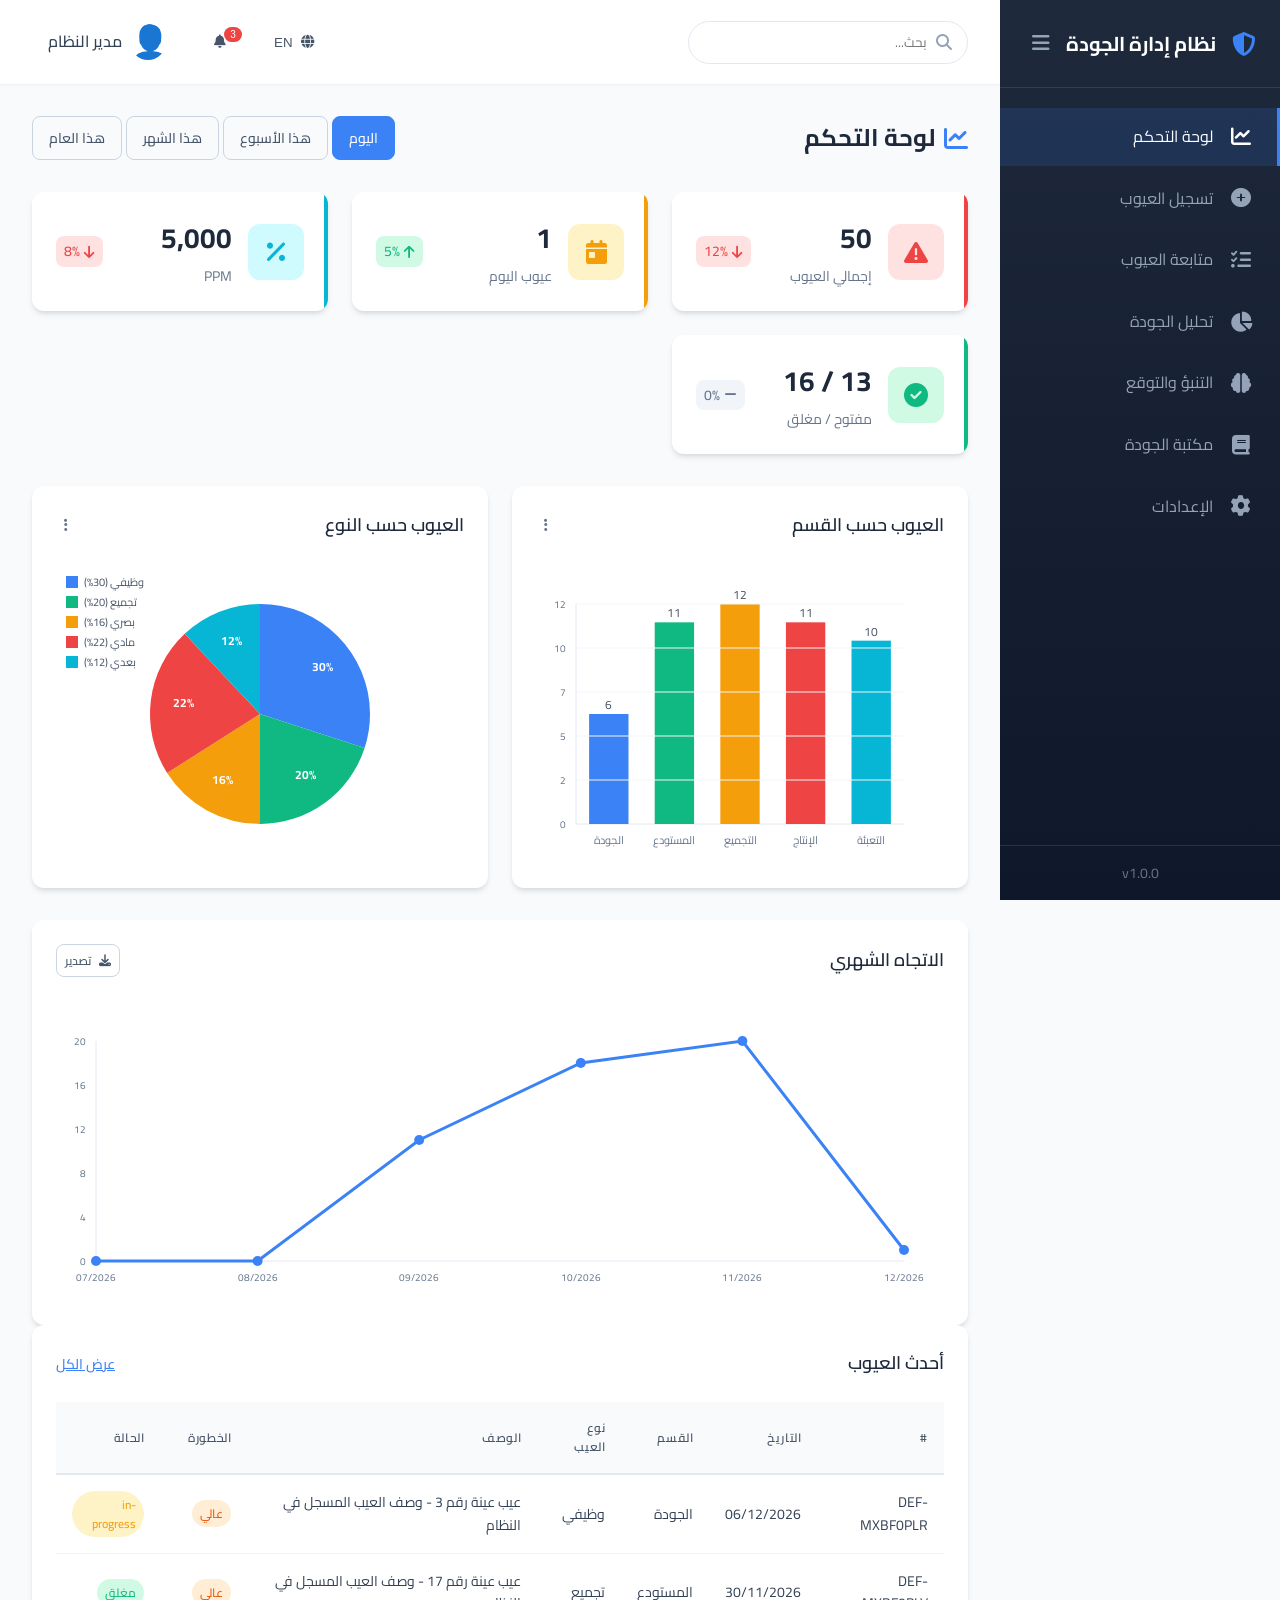
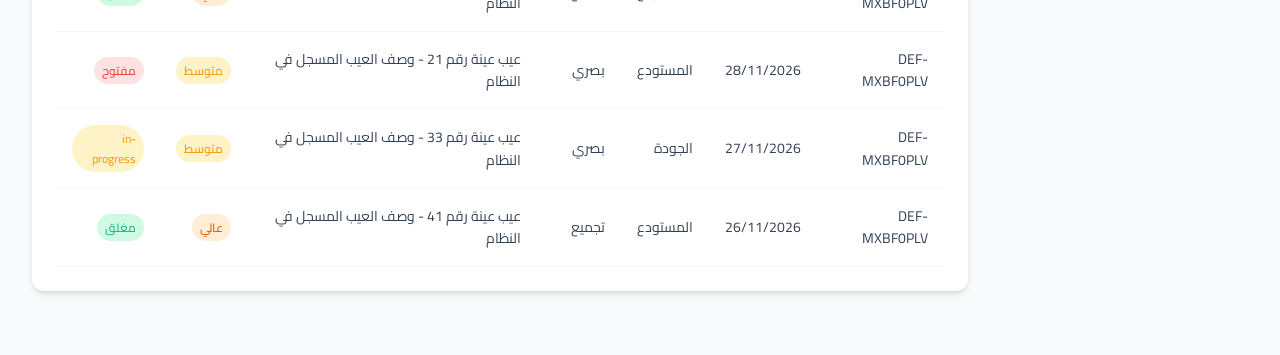
==== commit 30403c82: "Add files via upload" ====
--- a/index.html
+++ b/index.html
@@ -3,342 +3,948 @@
 <head>
     <meta charset="UTF-8">
     <meta name="viewport" content="width=device-width, initial-scale=1.0">
-    <title>الرئيسية - نظام إدارة الجودة</title>
-    <link rel="stylesheet" href="css/variables.css">
-    <link rel="stylesheet" href="css/header.css">
-    <link rel="stylesheet" href="css/home.css">
+    <title>نظام إدارة الجودة | QMS</title>
+    <!-- Font Awesome -->
     <link rel="stylesheet" href="https://cdnjs.cloudflare.com/ajax/libs/font-awesome/6.4.0/css/all.min.css">
-    <link href="https://fonts.googleapis.com/css2?family=Cairo:wght@300;400;500;600;700;800&display=swap" rel="stylesheet">
-    <script src="https://cdn.jsdelivr.net/npm/chart.js"></script>
+    <!-- Google Fonts - Arabic -->
+    <link href="https://fonts.googleapis.com/css2?family=Cairo:wght@300;400;500;600;700&display=swap" rel="stylesheet">
+    <!-- Main CSS -->
+    <link rel="stylesheet" href="css/style.css">
 </head>
 <body>
-    <!-- الشريط الجانبي -->
-    <aside id="sidebar" class="sidebar">
+    <!-- Sidebar Navigation -->
+    <aside class="sidebar" id="sidebar">
         <div class="sidebar-header">
             <div class="logo">
                 <i class="fas fa-shield-alt"></i>
-                <span class="logo-text">نظام الجودة</span>
+                <span data-i18n="appName">نظام إدارة الجودة</span>
             </div>
-            <button id="menuToggle" class="menu-toggle">
+            <button class="sidebar-toggle" id="sidebarToggle">
                 <i class="fas fa-bars"></i>
             </button>
         </div>
         
         <nav class="sidebar-nav">
-            <ul class="nav-list">
-                <li class="nav-item">
-                    <a href="index.html" class="nav-link active">
-                        <i class="fas fa-home"></i>
-                        <span>الرئيسية</span>
+            <ul>
+                <li class="active">
+                    <a href="#dashboard" data-section="dashboard">
+                        <i class="fas fa-chart-line"></i>
+                        <span data-i18n="dashboard">لوحة التحكم</span>
                     </a>
                 </li>
-                <li class="nav-item">
-                    <a href="dashboard.html" class="nav-link">
-                        <i class="fas fa-chart-line"></i>
-                        <span>لوحة التحكم</span>
+                <li>
+                    <a href="#defect-registration" data-section="defect-registration">
+                        <i class="fas fa-plus-circle"></i>
+                        <span data-i18n="defectRegistration">تسجيل العيوب</span>
                     </a>
                 </li>
-                <li class="nav-item">
-                    <a href="data.html" class="nav-link">
-                        <i class="fas fa-database"></i>
-                        <span>إدخال البيانات</span>
+                <li>
+                    <a href="#defect-tracking" data-section="defect-tracking">
+                        <i class="fas fa-tasks"></i>
+                        <span data-i18n="defectTracking">متابعة العيوب</span>
                     </a>
                 </li>
-                <li class="nav-item">
-                    <a href="records.html" class="nav-link">
-                        <i class="fas fa-clipboard-list"></i>
-                        <span>السجلات</span>
+                <li>
+                    <a href="#analysis" data-section="analysis">
+                        <i class="fas fa-chart-pie"></i>
+                        <span data-i18n="analysis">تحليل الجودة</span>
                     </a>
                 </li>
-                <li class="nav-item">
-                    <a href="analytics.html" class="nav-link">
-                        <i class="fas fa-chart-pie"></i>
-                        <span>التحليلات</span>
+                <li>
+                    <a href="#prediction" data-section="prediction">
+                        <i class="fas fa-brain"></i>
+                        <span data-i18n="prediction">التنبؤ والتوقع</span>
                     </a>
                 </li>
-                <li class="nav-item">
-                    <a href="library.html" class="nav-link">
+                <li>
+                    <a href="#library" data-section="library">
                         <i class="fas fa-book"></i>
-                        <span>المكتبة</span>
+                        <span data-i18n="library">مكتبة الجودة</span>
                     </a>
                 </li>
-                <li class="nav-item">
-                    <a href="ai-assistant.html" class="nav-link">
-                        <i class="fas fa-robot"></i>
-                        <span>المساعد الذكي</span>
-                    </a>
-                </li>
-                <li class="nav-item">
-                    <a href="settings.html" class="nav-link">
+                <li>
+                    <a href="#settings" data-section="settings">
                         <i class="fas fa-cog"></i>
-                        <span>الإعدادات</span>
+                        <span data-i18n="settings">الإعدادات</span>
                     </a>
                 </li>
             </ul>
         </nav>
         
         <div class="sidebar-footer">
-            <button onclick="logout()" class="logout-btn">
-                <i class="fas fa-sign-out-alt"></i>
-                <span>تسجيل الخروج</span>
-            </button>
+            <div class="version">v1.0.0</div>
         </div>
     </aside>
 
-    <!-- المحتوى الرئيسي -->
+    <!-- Main Content -->
     <main class="main-content">
-        <!-- الهيدر -->
-        <header class="main-header">
-            <div class="header-right">
-                <h1 class="page-title">الصفحة الرئيسية</h1>
-                <div class="breadcrumb">
-                    <span>الرئيسية</span>
+        <!-- Top Bar -->
+        <header class="top-bar">
+            <div class="top-bar-left">
+                <button class="menu-toggle" id="menuToggle">
+                    <i class="fas fa-bars"></i>
+                </button>
+                <div class="search-box">
+                    <i class="fas fa-search"></i>
+                    <input type="text" placeholder="بحث..." data-i18n-placeholder="search">
                 </div>
             </div>
-            
-            <div class="header-left">
-                <!-- البحث -->
-                <div class="search-container">
-                    <input type="text" id="globalSearch" placeholder="بحث سريع... (Ctrl+K)">
-                    <i class="fas fa-search"></i>
-                    <div id="searchResults" class="search-results"></div>
-                </div>
-                
-                <!-- الإشعارات -->
-                <div class="notifications-container">
-                    <button id="notificationBtn" class="icon-btn">
-                        <i class="fas fa-bell"></i>
-                        <span id="notificationCount" class="badge">3</span>
-                    </button>
-                    <div id="notificationPanel" class="notification-panel">
-                        <div class="notification-header">
-                            <h3>الإشعارات</h3>
-                            <button onclick="markAllAsRead()">تحديد الكل كمقروء</button>
-                        </div>
-                        <div id="notificationList" class="notification-list"></div>
-                    </div>
-                </div>
-                
-                <!-- الوضع الليلي -->
-                <button id="darkModeToggle" class="icon-btn">
-                    <i class="fas fa-moon"></i>
+            <div class="top-bar-right">
+                <button class="lang-toggle" id="langToggle">
+                    <i class="fas fa-globe"></i>
+                    <span>EN</span>
                 </button>
-                
-                <!-- معلومات المستخدم -->
-                <div class="user-menu-container">
-                    <button class="user-menu-toggle" onclick="toggleUserMenu()">
-                        <img class="user-image" src="" alt="المستخدم">
-                        <div class="user-info">
-                            <span class="user-name"></span>
-                            <span class="user-role"></span>
-                        </div>
-                        <i class="fas fa-chevron-down"></i>
-                    </button>
-                    <div id="userMenu" class="user-dropdown">
-                        <a href="settings.html#profile">
-                            <i class="fas fa-user"></i>
-                            الملف الشخصي
-                        </a>
-                        <a href="settings.html">
-                            <i class="fas fa-cog"></i>
-                            الإعدادات
-                        </a>
-                        <hr>
-                        <a href="#" onclick="logout()">
-                            <i class="fas fa-sign-out-alt"></i>
-                            تسجيل الخروج
-                        </a>
-                    </div>
+                <button class="notification-btn" id="notificationBtn">
+                    <i class="fas fa-bell"></i>
+                    <span class="badge">3</span>
+                </button>
+                <div class="user-profile">
+                    <img src="assets/avatar.png" alt="User" onerror="this.src='data:image/svg+xml,<svg xmlns=%22http://www.w3.org/2000/svg%22 viewBox=%220 0 100 100%22><text y=%22.9em%22 font-size=%2290%22>👤</text></svg>'">
+                    <span>مدير النظام</span>
                 </div>
             </div>
         </header>
 
-        <!-- محتوى الصفحة -->
-        <div class="page-content">
-            <!-- قسم الترحيب مع الإحصائيات -->
-            <section class="welcome-stats-section">
-                <div class="welcome-card">
-                    <div class="welcome-content">
-                        <div class="welcome-badge">
-                            <i class="fas fa-sparkles"></i>
-                            <span>مرحباً بعودتك</span>
-                        </div>
-                        <h2>نظام إدارة الجودة المتكامل</h2>
-                        <p>تابع أداء الجودة، وقم بإدارة السجلات، واحصل على تحليلات متقدمة - كل ذلك في مكان واحد</p>
-                    </div>
-                    <div class="welcome-stats">
-                        <div class="welcome-stat">
-                            <div class="stat-icon blue"><i class="fas fa-clipboard-check"></i></div>
-                            <div class="stat-info">
-                                <span class="stat-value" id="totalRecords">0</span>
-                                <span class="stat-label">سجل جودة</span>
-                            </div>
-                        </div>
-                        <div class="welcome-stat">
-                            <div class="stat-icon green"><i class="fas fa-percentage"></i></div>
-                            <div class="stat-info">
-                                <span class="stat-value" id="qualityRate">0%</span>
-                                <span class="stat-label">معدل الجودة</span>
-                            </div>
-                        </div>
-                        <div class="welcome-stat">
-                            <div class="stat-icon orange"><i class="fas fa-clock"></i></div>
-                            <div class="stat-info">
-                                <span class="stat-value" id="pendingReviews">0</span>
-                                <span class="stat-label">قيد المراجعة</span>
-                            </div>
-                        </div>
+        <!-- Content Area -->
+        <div class="content-area">
+            <!-- Dashboard Section -->
+            <section id="dashboard" class="section active">
+                <div class="section-header">
+                    <h2><i class="fas fa-chart-line"></i> <span data-i18n="dashboard">لوحة التحكم</span></h2>
+                    <div class="date-filter">
+                        <button class="btn btn-outline active" data-range="today">اليوم</button>
+                        <button class="btn btn-outline" data-range="week">هذا الأسبوع</button>
+                        <button class="btn btn-outline" data-range="month">هذا الشهر</button>
+                        <button class="btn btn-outline" data-range="year">هذا العام</button>
+                    </div>
+                </div>
+
+                <!-- KPI Cards -->
+                <div class="kpi-grid">
+                    <div class="kpi-card critical">
+                        <div class="kpi-icon">
+                            <i class="fas fa-exclamation-triangle"></i>
+                        </div>
+                        <div class="kpi-info">
+                            <h3 id="totalDefects">0</h3>
+                            <p data-i18n="totalDefects">إجمالي العيوب</p>
+                        </div>
+                        <div class="kpi-trend down">
+                            <i class="fas fa-arrow-down"></i>
+                            <span>12%</span>
+                        </div>
+                    </div>
+                    
+                    <div class="kpi-card warning">
+                        <div class="kpi-icon">
+                            <i class="fas fa-calendar-day"></i>
+                        </div>
+                        <div class="kpi-info">
+                            <h3 id="defectsToday">0</h3>
+                            <p data-i18n="defectsToday">عيوب اليوم</p>
+                        </div>
+                        <div class="kpi-trend up">
+                            <i class="fas fa-arrow-up"></i>
+                            <span>5%</span>
+                        </div>
+                    </div>
+                    
+                    <div class="kpi-card info">
+                        <div class="kpi-icon">
+                            <i class="fas fa-percentage"></i>
+                        </div>
+                        <div class="kpi-info">
+                            <h3 id="ppmValue">0</h3>
+                            <p data-i18n="ppm">PPM</p>
+                        </div>
+                        <div class="kpi-trend down">
+                            <i class="fas fa-arrow-down"></i>
+                            <span>8%</span>
+                        </div>
+                    </div>
+                    
+                    <div class="kpi-card success">
+                        <div class="kpi-icon">
+                            <i class="fas fa-check-circle"></i>
+                        </div>
+                        <div class="kpi-info">
+                            <h3 id="openIssues">0 / <span id="closedIssues">0</span></h3>
+                            <p data-i18n="openClosed">مفتوح / مغلق</p>
+                        </div>
+                        <div class="kpi-trend neutral">
+                            <i class="fas fa-minus"></i>
+                            <span>0%</span>
+                        </div>
+                    </div>
+                </div>
+
+                <!-- Charts Row -->
+                <div class="charts-row">
+                    <div class="chart-card">
+                        <div class="chart-header">
+                            <h3 data-i18n="defectsByDept">العيوب حسب القسم</h3>
+                            <button class="btn btn-icon"><i class="fas fa-ellipsis-v"></i></button>
+                        </div>
+                        <div class="chart-container">
+                            <canvas id="deptChart"></canvas>
+                        </div>
+                    </div>
+                    
+                    <div class="chart-card">
+                        <div class="chart-header">
+                            <h3 data-i18n="defectsByType">العيوب حسب النوع</h3>
+                            <button class="btn btn-icon"><i class="fas fa-ellipsis-v"></i></button>
+                        </div>
+                        <div class="chart-container">
+                            <canvas id="typeChart"></canvas>
+                        </div>
+                    </div>
+                </div>
+
+                <!-- Monthly Trend Chart -->
+                <div class="chart-card full-width">
+                    <div class="chart-header">
+                        <h3 data-i18n="monthlyTrend">الاتجاه الشهري</h3>
+                        <div class="chart-actions">
+                            <button class="btn btn-outline btn-sm" onclick="exportChart('trendChart')">
+                                <i class="fas fa-download"></i> تصدير
+                            </button>
+                        </div>
+                    </div>
+                    <div class="chart-container">
+                        <canvas id="trendChart"></canvas>
+                    </div>
+                </div>
+
+                <!-- Recent Defects Table -->
+                <div class="table-card">
+                    <div class="table-header">
+                        <h3 data-i18n="recentDefects">أحدث العيوب</h3>
+                        <a href="#defect-tracking" class="btn btn-link" data-i18n="viewAll">عرض الكل</a>
+                    </div>
+                    <div class="table-responsive">
+                        <table class="data-table" id="recentDefectsTable">
+                            <thead>
+                                <tr>
+                                    <th data-i18n="id">#</th>
+                                    <th data-i18n="date">التاريخ</th>
+                                    <th data-i18n="department">القسم</th>
+                                    <th data-i18n="defectType">نوع العيب</th>
+                                    <th data-i18n="description">الوصف</th>
+                                    <th data-i18n="severity">الخطورة</th>
+                                    <th data-i18n="status">الحالة</th>
+                                </tr>
+                            </thead>
+                            <tbody id="recentDefectsBody">
+                                <!-- Dynamic content -->
+                            </tbody>
+                        </table>
                     </div>
                 </div>
             </section>
 
-            <!-- البطاقات السريعة -->
-            <section class="quick-actions">
-                <h3 class="section-title">
-                    <i class="fas fa-bolt"></i>
-                    وصول سريع
-                </h3>
-                <div class="actions-grid">
-                    <a href="data.html" class="action-card blue">
-                        <div class="action-icon"><i class="fas fa-plus-circle"></i></div>
-                        <div class="action-content">
-                            <span class="action-title">إضافة سجل</span>
-                            <span class="action-desc">تسجيل بيانات جودة جديدة</span>
-                        </div>
-                        <i class="fas fa-arrow-left action-arrow"></i>
-                    </a>
-                    <a href="records.html" class="action-card green">
-                        <div class="action-icon"><i class="fas fa-list"></i></div>
-                        <div class="action-content">
-                            <span class="action-title">عرض السجلات</span>
-                            <span class="action-desc">استعراض جميع السجلات</span>
-                        </div>
-                        <i class="fas fa-arrow-left action-arrow"></i>
-                    </a>
-                    <a href="analytics.html" class="action-card purple">
-                        <div class="action-icon"><i class="fas fa-chart-bar"></i></div>
-                        <div class="action-content">
-                            <span class="action-title">التقارير</span>
-                            <span class="action-desc">تحليلات وإحصائيات</span>
-                        </div>
-                        <i class="fas fa-arrow-left action-arrow"></i>
-                    </a>
-                    <a href="library.html" class="action-card orange">
-                        <div class="action-icon"><i class="fas fa-book"></i></div>
-                        <div class="action-content">
-                            <span class="action-title">المكتبة</span>
-                            <span class="action-desc">المستندات والموارد</span>
-                        </div>
-                        <i class="fas fa-arrow-left action-arrow"></i>
-                    </a>
+            <!-- Defect Registration Section -->
+            <section id="defect-registration" class="section">
+                <div class="section-header">
+                    <h2><i class="fas fa-plus-circle"></i> <span data-i18n="defectRegistration">تسجيل العيوب</span></h2>
+                </div>
+
+                <div class="form-card">
+                    <form id="defectForm">
+                        <div class="form-row">
+                            <div class="form-group">
+                                <label for="defectDate" data-i18n="date">التاريخ</label>
+                                <input type="date" id="defectDate" class="form-control" required>
+                            </div>
+                            <div class="form-group">
+                                <label for="defectTime" data-i18n="time">الوقت</label>
+                                <input type="time" id="defectTime" class="form-control" required>
+                            </div>
+                        </div>
+
+                        <div class="form-row">
+                            <div class="form-group">
+                                <label for="department" data-i18n="department">القسم</label>
+                                <select id="department" class="form-control" required>
+                                    <option value="">اختر القسم</option>
+                                    <option value="production">الإنتاج</option>
+                                    <option value="assembly">التجميع</option>
+                                    <option value="packaging">التعبئة</option>
+                                    <option value="quality">الجودة</option>
+                                    <option value="warehouse">المستودع</option>
+                                </select>
+                            </div>
+                            <div class="form-group">
+                                <label for="process" data-i18n="process">العملية</label>
+                                <input type="text" id="process" class="form-control" placeholder="اسم العملية">
+                            </div>
+                        </div>
+
+                        <div class="form-row">
+                            <div class="form-group">
+                                <label for="partCode" data-i18n="partCode">كود الجزء / الموديل</label>
+                                <input type="text" id="partCode" class="form-control" placeholder="مثال: PRD-001">
+                            </div>
+                            <div class="form-group">
+                                <label for="quantity" data-i18n="quantity">الكمية المتأثرة</label>
+                                <input type="number" id="quantity" class="form-control" min="1" value="1">
+                            </div>
+                        </div>
+
+                        <div class="form-row">
+                            <div class="form-group">
+                                <label for="defectCategory" data-i18n="defectCategory">فئة العيب</label>
+                                <select id="defectCategory" class="form-control" required>
+                                    <option value="">اختر الفئة</option>
+                                    <option value="dimensional">بعدي</option>
+                                    <option value="visual">بصري</option>
+                                    <option value="functional">وظيفي</option>
+                                    <option value="material">مادي</option>
+                                    <option value="assembly">تجميع</option>
+                                    <option value="other">أخرى</option>
+                                </select>
+                            </div>
+                            <div class="form-group">
+                                <label for="severity" data-i18n="severity">الخطورة</label>
+                                <select id="severity" class="form-control" required>
+                                    <option value="low">منخفضة</option>
+                                    <option value="medium" selected>متوسطة</option>
+                                    <option value="high">عالية</option>
+                                    <option value="critical">حرجة</option>
+                                </select>
+                            </div>
+                        </div>
+
+                        <div class="form-group">
+                            <label for="defectDescription" data-i18n="defectDescription">وصف العيب</label>
+                            <textarea id="defectDescription" class="form-control" rows="3" placeholder="وصف تفصيلي للعيب..." required></textarea>
+                        </div>
+
+                        <div class="form-group">
+                            <label for="rootCause" data-i18n="rootCause">السبب الجذري (أولي)</label>
+                            <textarea id="rootCause" class="form-control" rows="2" placeholder="السبب الجذري المبدئي..."></textarea>
+                        </div>
+
+                        <div class="form-row">
+                            <div class="form-group">
+                                <label for="reporterName" data-i18n="reporterName">اسم المبلغ</label>
+                                <input type="text" id="reporterName" class="form-control" required>
+                            </div>
+                            <div class="form-group">
+                                <label for="responsiblePerson" data-i18n="responsiblePerson">الشخص المسؤول</label>
+                                <input type="text" id="responsiblePerson" class="form-control">
+                            </div>
+                        </div>
+
+                        <div class="form-group">
+                            <label for="defectImage" data-i18n="attachImage">إرفاق صورة</label>
+                            <div class="file-upload">
+                                <input type="file" id="defectImage" accept="image/*" onchange="previewImage(this)">
+                                <label for="defectImage" class="file-upload-label">
+                                    <i class="fas fa-cloud-upload-alt"></i>
+                                    <span data-i18n="dragDrop">اسحب الصورة هنا أو انقر للاختيار</span>
+                                </label>
+                                <div class="image-preview" id="imagePreview"></div>
+                            </div>
+                        </div>
+
+                        <div class="form-actions">
+                            <button type="submit" class="btn btn-primary">
+                                <i class="fas fa-save"></i> <span data-i18n="saveDefect">حفظ العيب</span>
+                            </button>
+                            <button type="reset" class="btn btn-outline">
+                                <i class="fas fa-undo"></i> <span data-i18n="reset">إعادة تعيين</span>
+                            </button>
+                        </div>
+                    </form>
                 </div>
             </section>
 
-            <!-- المخططات التفاعلية -->
-            <section class="charts-section">
-                <div class="charts-header">
-                    <h3 class="section-title">
-                        <i class="fas fa-chart-line"></i>
-                        نظرة عامة على الأداء
-                    </h3>
-                    <div class="period-selector">
-                        <button class="period-btn active" data-period="week">أسبوع</button>
-                        <button class="period-btn" data-period="month">شهر</button>
-                        <button class="period-btn" data-period="quarter">ربع سنة</button>
-                        <button class="period-btn" data-period="year">سنة</button>
-                    </div>
-                </div>
-                <div class="charts-grid">
-                    <div class="chart-card main-chart">
+            <!-- Defect Tracking Section -->
+            <section id="defect-tracking" class="section">
+                <div class="section-header">
+                    <h2><i class="fas fa-tasks"></i> <span data-i18n="defectTracking">متابعة العيوب</span></h2>
+                    <div class="section-actions">
+                        <button class="btn btn-outline" onclick="exportDefectsToExcel()">
+                            <i class="fas fa-file-excel"></i> <span data-i18n="exportExcel">تصدير Excel</span>
+                        </button>
+                        <button class="btn btn-primary" onclick="document.getElementById('importExcel').click()">
+                            <i class="fas fa-file-import"></i> <span data-i18n="importExcel">استيراد Excel</span>
+                        </button>
+                        <input type="file" id="importExcel" accept=".csv,.xlsx" style="display:none" onchange="importDefectsFromExcel(this)">
+                    </div>
+                </div>
+
+                <!-- Filters -->
+                <div class="filter-card">
+                    <div class="filter-row">
+                        <div class="filter-group">
+                            <label data-i18n="department">القسم</label>
+                            <select id="filterDepartment" class="form-control" onchange="applyFilters()">
+                                <option value="">الكل</option>
+                                <option value="production">الإنتاج</option>
+                                <option value="assembly">التجميع</option>
+                                <option value="packaging">التعبئة</option>
+                                <option value="quality">الجودة</option>
+                                <option value="warehouse">المستودع</option>
+                            </select>
+                        </div>
+                        <div class="filter-group">
+                            <label data-i18n="status">الحالة</label>
+                            <select id="filterStatus" class="form-control" onchange="applyFilters()">
+                                <option value="">الكل</option>
+                                <option value="open">مفتوح</option>
+                                <option value="in-progress">قيد المعالجة</option>
+                                <option value="closed">مغلق</option>
+                            </select>
+                        </div>
+                        <div class="filter-group">
+                            <label data-i18n="severity">الخطورة</label>
+                            <select id="filterSeverity" class="form-control" onchange="applyFilters()">
+                                <option value="">الكل</option>
+                                <option value="low">منخفضة</option>
+                                <option value="medium">متوسطة</option>
+                                <option value="high">عالية</option>
+                                <option value="critical">حرجة</option>
+                            </select>
+                        </div>
+                        <div class="filter-group">
+                            <label data-i18n="fromDate">من تاريخ</label>
+                            <input type="date" id="filterFromDate" class="form-control" onchange="applyFilters()">
+                        </div>
+                        <div class="filter-group">
+                            <label data-i18n="toDate">إلى تاريخ</label>
+                            <input type="date" id="filterToDate" class="form-control" onchange="applyFilters()">
+                        </div>
+                        <div class="filter-group">
+                            <button class="btn btn-outline" onclick="clearFilters()">
+                                <i class="fas fa-times"></i> <span data-i18n="clearFilters">مسح</span>
+                            </button>
+                        </div>
+                    </div>
+                </div>
+
+                <!-- Defects Table -->
+                <div class="table-card">
+                    <div class="table-responsive">
+                        <table class="data-table" id="defectsTable">
+                            <thead>
+                                <tr>
+                                    <th data-i18n="id">#</th>
+                                    <th data-i18n="date">التاريخ</th>
+                                    <th data-i18n="department">القسم</th>
+                                    <th data-i18n="partCode">كود الجزء</th>
+                                    <th data-i18n="defectType">نوع العيب</th>
+                                    <th data-i18n="description">الوصف</th>
+                                    <th data-i18n="severity">الخطورة</th>
+                                    <th data-i18n="status">الحالة</th>
+                                    <th data-i18n="responsible">المسؤول</th>
+                                    <th data-i18n="actions">إجراءات</th>
+                                </tr>
+                            </thead>
+                            <tbody id="defectsTableBody">
+                                <!-- Dynamic content -->
+                            </tbody>
+                        </table>
+                    </div>
+                    <div class="pagination" id="pagination">
+                        <!-- Dynamic pagination -->
+                    </div>
+                </div>
+            </section>
+
+            <!-- Analysis Section -->
+            <section id="analysis" class="section">
+                <div class="section-header">
+                    <h2><i class="fas fa-chart-pie"></i> <span data-i18n="analysis">تحليل الجودة</span></h2>
+                </div>
+
+                <!-- Pareto Analysis -->
+                <div class="chart-card">
+                    <div class="chart-header">
+                        <h3 data-i18n="paretoAnalysis">تحليل باريتو (80/20)</h3>
+                        <p class="chart-description" data-i18n="paretoDesc">تحديد العيوب الأكثر تأثيراً</p>
+                    </div>
+                    <div class="chart-container">
+                        <canvas id="paretoChart"></canvas>
+                    </div>
+                </div>
+
+                <!-- Root Cause Analysis - Fishbone -->
+                <div class="chart-card">
+                    <div class="chart-header">
+                        <h3 data-i18n="fishboneAnalysis">تحليل السبب الجذري (هيكل السمكة)</h3>
+                        <div class="fishbone-controls">
+                            <select id="fishboneDefect" class="form-control" onchange="updateFishbone()">
+                                <option value="">اختر العيب للتحليل</option>
+                            </select>
+                        </div>
+                    </div>
+                    <div class="fishbone-container" id="fishboneContainer">
+                        <div class="fishbone-diagram">
+                            <div class="fishbone-spine"></div>
+                            <div class="fishbone-head">
+                                <span data-i18n="problem">المشكلة</span>
+                            </div>
+                            <div class="fishbone-categories">
+                                <div class="category" data-category="man">
+                                    <span class="category-label">Man</span>
+                                    <div class="category-line"></div>
+                                </div>
+                                <div class="category" data-category="machine">
+                                    <span class="category-label">Machine</span>
+                                    <div class="category-line"></div>
+                                </div>
+                                <div class="category" data-category="material">
+                                    <span class="category-label">Material</span>
+                                    <div class="category-line"></div>
+                                </div>
+                                <div class="category" data-category="method">
+                                    <span class="category-label">Method</span>
+                                    <div class="category-line"></div>
+                                </div>
+                                <div class="category" data-category="environment">
+                                    <span class="category-label">Environment</span>
+                                    <div class="category-line"></div>
+                                </div>
+                                <div class="category" data-category="measurement">
+                                    <span class="category-label">Measurement</span>
+                                    <div class="category-line"></div>
+                                </div>
+                            </div>
+                        </div>
+                        <div class="fishbone-editor">
+                            <h4 data-i18n="addCauses">إضافة أسباب</h4>
+                            <div class="form-row">
+                                <div class="form-group">
+                                    <select id="causeCategory" class="form-control">
+                                        <option value="man">Man (الإنسان)</option>
+                                        <option value="machine">Machine (الآلة)</option>
+                                        <option value="material">Material (المادة)</option>
+                                        <option value="method">Method (الطريقة)</option>
+                                        <option value="environment">Environment (البيئة)</option>
+                                        <option value="measurement">Measurement (القياس)</option>
+                                    </select>
+                                </div>
+                                <div class="form-group">
+                                    <input type="text" id="causeText" class="form-control" placeholder="السبب...">
+                                </div>
+                                <button class="btn btn-primary" onclick="addCause()">
+                                    <i class="fas fa-plus"></i>
+                                </button>
+                            </div>
+                            <div class="causes-list" id="causesList"></div>
+                        </div>
+                    </div>
+                </div>
+
+                <!-- 5 Why Analysis -->
+                <div class="chart-card">
+                    <div class="chart-header">
+                        <h3 data-i18n="fiveWhyAnalysis">تحليل 5 Why</h3>
+                    </div>
+                    <div class="five-why-container">
+                        <div class="form-group">
+                            <label data-i18n="problemStatement">بيان المشكلة</label>
+                            <input type="text" id="fiveWhyProblem" class="form-control" placeholder="ما هي المشكلة؟">
+                        </div>
+                        <div class="five-why-chain" id="fiveWhyChain">
+                            <div class="why-item">
+                                <span class="why-number">1</span>
+                                <div class="why-content">
+                                    <label>Why? (لماذا؟)</label>
+                                    <input type="text" class="form-control why-answer" placeholder="الإجابة...">
+                                </div>
+                            </div>
+                            <div class="why-item">
+                                <span class="why-number">2</span>
+                                <div class="why-content">
+                                    <label>Why? (لماذا؟)</label>
+                                    <input type="text" class="form-control why-answer" placeholder="الإجابة...">
+                                </div>
+                            </div>
+                            <div class="why-item">
+                                <span class="why-number">3</span>
+                                <div class="why-content">
+                                    <label>Why? (لماذا؟)</label>
+                                    <input type="text" class="form-control why-answer" placeholder="الإجابة...">
+                                </div>
+                            </div>
+                            <div class="why-item">
+                                <span class="why-number">4</span>
+                                <div class="why-content">
+                                    <label>Why? (لماذا؟)</label>
+                                    <input type="text" class="form-control why-answer" placeholder="الإجابة...">
+                                </div>
+                            </div>
+                            <div class="why-item">
+                                <span class="why-number">5</span>
+                                <div class="why-content">
+                                    <label>Why? (لماذا؟)</label>
+                                    <input type="text" class="form-control why-answer" placeholder="الإجابة...">
+                                </div>
+                            </div>
+                        </div>
+                        <div class="root-cause-result">
+                            <label data-i18n="rootCauseFound">السبب الجذري:</label>
+                            <textarea id="rootCauseResult" class="form-control" rows="2" readonly></textarea>
+                        </div>
+                        <button class="btn btn-primary" onclick="analyzeFiveWhy()">
+                            <i class="fas fa-search"></i> <span data-i18n="analyze">تحليل</span>
+                        </button>
+                    </div>
+                </div>
+
+                <!-- PPM & Yield Calculator -->
+                <div class="charts-row">
+                    <div class="chart-card">
                         <div class="chart-header">
-                            <h4>معدل الجودة عبر الوقت</h4>
-                            <div class="chart-legend">
-                                <span class="legend-item"><span class="legend-dot primary"></span>الجودة الفعلية</span>
-                                <span class="legend-item"><span class="legend-dot target"></span>الهدف</span>
-                            </div>
+                            <h3 data-i18n="ppmCalculator">حاسبة PPM</h3>
+                        </div>
+                        <div class="calculator-form">
+                            <div class="form-group">
+                                <label data-i18n="totalProduced">إجمالي الإنتاج</label>
+                                <input type="number" id="totalProduced" class="form-control" onchange="calculatePPM()">
+                            </div>
+                            <div class="form-group">
+                                <label data-i18n="totalDefects">إجمالي العيوب</label>
+                                <input type="number" id="totalDefectsCalc" class="form-control" onchange="calculatePPM()">
+                            </div>
+                            <div class="calculation-result">
+                                <div class="result-item">
+                                    <span class="result-label">PPM:</span>
+                                    <span class="result-value" id="ppmResult">0</span>
+                                </div>
+                                <div class="result-item">
+                                    <span class="result-label" data-i18n="yieldRate">معدل العائد:</span>
+                                    <span class="result-value" id="yieldResult">0%</span>
+                                </div>
+                                <div class="result-item">
+                                    <span class="result-label" data-i18n="defectRate">معدل العيوب:</span>
+                                    <span class="result-value" id="defectRateResult">0%</span>
+                                </div>
+                            </div>
+                        </div>
+                    </div>
+
+                    <div class="chart-card">
+                        <div class="chart-header">
+                            <h3 data-i18n="trendAnalysis">تحليل الاتجاه</h3>
                         </div>
                         <div class="chart-container">
-                            <canvas id="mainQualityChart"></canvas>
-                        </div>
-                    </div>
-                    <div class="chart-card side-chart">
+                            <canvas id="analysisTrendChart"></canvas>
+                        </div>
+                    </div>
+                </div>
+            </section>
+
+            <!-- Prediction Section -->
+            <section id="prediction" class="section">
+                <div class="section-header">
+                    <h2><i class="fas fa-brain"></i> <span data-i18n="prediction">التنبؤ والتوقع</span></h2>
+                </div>
+
+                <!-- Risk Indicator -->
+                <div class="risk-indicator-card">
+                    <div class="risk-level" id="riskLevel">
+                        <div class="risk-icon">
+                            <i class="fas fa-shield-alt"></i>
+                        </div>
+                        <div class="risk-info">
+                            <h3 data-i18n="currentRiskLevel">مستوى الخطر الحالي</h3>
+                            <span class="risk-badge low" id="riskBadge">منخفض</span>
+                        </div>
+                    </div>
+                    <div class="risk-factors">
+                        <div class="factor">
+                            <span class="factor-label" data-i18n="defectTrend">اتجاه العيوب</span>
+                            <span class="factor-value trend-down" id="defectTrend">
+                                <i class="fas fa-arrow-down"></i> -12%
+                            </span>
+                        </div>
+                        <div class="factor">
+                            <span class="factor-label" data-i18n="openIssues">القضايا المفتوحة</span>
+                            <span class="factor-value" id="openIssuesCount">5</span>
+                        </div>
+                        <div class="factor">
+                            <span class="factor-label" data-i18n="avgResolutionTime">متوسط وقت الحل</span>
+                            <span class="factor-value" id="avgResolutionTime">2.5 يوم</span>
+                        </div>
+                    </div>
+                </div>
+
+                <!-- Prediction Charts -->
+                <div class="charts-row">
+                    <div class="chart-card">
                         <div class="chart-header">
-                            <h4>توزيع حالات السجلات</h4>
+                            <h3 data-i18n="futureDefects">التنبؤ بالعيوب المستقبلية</h3>
+                            <p class="chart-description" data-i18n="next30Days">الـ 30 يوم القادمة</p>
                         </div>
                         <div class="chart-container">
-                            <canvas id="statusDoughnutChart"></canvas>
-                        </div>
-                    </div>
-                    <div class="chart-card side-chart">
+                            <canvas id="predictionChart"></canvas>
+                        </div>
+                    </div>
+
+                    <div class="chart-card">
                         <div class="chart-header">
-                            <h4>أداء الموديلات</h4>
+                            <h3 data-i18n="riskDistribution">توزيع المخاطر</h3>
                         </div>
                         <div class="chart-container">
-                            <canvas id="modelsBarChart"></canvas>
-                        </div>
+                            <canvas id="riskChart"></canvas>
+                        </div>
+                    </div>
+                </div>
+
+                <!-- Prediction Settings -->
+                <div class="chart-card">
+                    <div class="chart-header">
+                        <h3 data-i18n="predictionSettings">إعدادات التنبؤ</h3>
+                    </div>
+                    <div class="prediction-settings">
+                        <div class="form-row">
+                            <div class="form-group">
+                                <label data-i18n="predictionPeriod">فترة التنبؤ</label>
+                                <select id="predictionPeriod" class="form-control" onchange="updatePrediction()">
+                                    <option value="7">7 أيام</option>
+                                    <option value="30" selected>30 يوم</option>
+                                    <option value="90">3 أشهر</option>
+                                    <option value="180">6 أشهر</option>
+                                </select>
+                            </div>
+                            <div class="form-group">
+                                <label data-i18n="confidenceLevel">مستوى الثقة</label>
+                                <select id="confidenceLevel" class="form-control" onchange="updatePrediction()">
+                                    <option value="0.8">80%</option>
+                                    <option value="0.9" selected>90%</option>
+                                    <option value="0.95">95%</option>
+                                </select>
+                            </div>
+                            <div class="form-group">
+                                <label data-i18n="seasonality">الموسمية</label>
+                                <select id="seasonality" class="form-control" onchange="updatePrediction()">
+                                    <option value="none">بدون</option>
+                                    <option value="weekly" selected>أسبوعية</option>
+                                    <option value="monthly">شهرية</option>
+                                </select>
+                            </div>
+                        </div>
+                    </div>
+                </div>
+
+                <!-- Alerts & Recommendations -->
+                <div class="alerts-card">
+                    <div class="alerts-header">
+                        <h3><i class="fas fa-bell"></i> <span data-i18n="alertsRecommendations">التنبيهات والتوصيات</span></h3>
+                    </div>
+                    <div class="alerts-list" id="alertsList">
+                        <!-- Dynamic alerts -->
                     </div>
                 </div>
             </section>
 
-            <!-- قسم منظم: مصطلحات + النشاطات -->
-            <section class="split-section">
-                <!-- مصطلحات الجودة -->
-                <div class="terms-section">
-                    <div class="section-header">
-                        <h3 class="section-title">
-                            <i class="fas fa-book-open"></i>
-                            مصطلحات الجودة
-                        </h3>
-                        <div class="section-actions">
-                            <div class="search-box">
-                                <input type="text" id="termsSearch" placeholder="بحث...">
-                                <i class="fas fa-search"></i>
-                            </div>
-                        </div>
-                    </div>
-                    <div class="filter-chips">
-                        <button class="filter-chip active" data-filter="all">الكل</button>
-                        <button class="filter-chip" data-filter="iso">معايير ISO</button>
-                        <button class="filter-chip" data-filter="tools">أدوات</button>
-                        <button class="filter-chip" data-filter="concepts">مفاهيم</button>
-                    </div>
-                    <div id="termsGrid" class="terms-grid"></div>
-                </div>
-
-                <!-- آخر النشاطات -->
-                <div class="activity-section">
-                    <div class="section-header">
-                        <h3 class="section-title">
-                            <i class="fas fa-history"></i>
-                            آخر النشاطات
-                        </h3>
-                        <a href="#" class="view-all">عرض الكل</a>
-                    </div>
-                    <div id="activityList" class="activity-list"></div>
+            <!-- Library Section -->
+            <section id="library" class="section">
+                <div class="section-header">
+                    <h2><i class="fas fa-book"></i> <span data-i18n="library">مكتبة الجودة</span></h2>
+                    <div class="section-actions">
+                        <button class="btn btn-primary" onclick="document.getElementById('uploadDocument').click()">
+                            <i class="fas fa-upload"></i> <span data-i18n="uploadDocument">رفع مستند</span>
+                        </button>
+                        <input type="file" id="uploadDocument" style="display:none" onchange="uploadDocument(this)">
+                    </div>
+                </div>
+
+                <!-- Library Categories -->
+                <div class="library-categories">
+                    <div class="category-card active" data-category="all" onclick="filterLibrary('all')">
+                        <i class="fas fa-th-large"></i>
+                        <span data-i18n="allDocuments">الكل</span>
+                    </div>
+                    <div class="category-card" data-category="sop" onclick="filterLibrary('sop')">
+                        <i class="fas fa-file-alt"></i>
+                        <span data-i18n="sops">إجراءات العمل</span>
+                    </div>
+                    <div class="category-card" data-category="wi" onclick="filterLibrary('wi')">
+                        <i class="fas fa-tasks"></i>
+                        <span data-i18n="workInstructions">تعليمات العمل</span>
+                    </div>
+                    <div class="category-card" data-category="checklist" onclick="filterLibrary('checklist')">
+                        <i class="fas fa-check-square"></i>
+                        <span data-i18n="checklists">قوائم الفحص</span>
+                    </div>
+                    <div class="category-card" data-category="standard" onclick="filterLibrary('standard')">
+                        <i class="fas fa-certificate"></i>
+                        <span data-i18n="standards">معايير الجودة</span>
+                    </div>
+                </div>
+
+                <!-- Documents Grid -->
+                <div class="documents-grid" id="documentsGrid">
+                    <!-- Dynamic documents -->
+                </div>
+            </section>
+
+            <!-- Settings Section -->
+            <section id="settings" class="section">
+                <div class="section-header">
+                    <h2><i class="fas fa-cog"></i> <span data-i18n="settings">الإعدادات</span></h2>
+                </div>
+
+                <div class="settings-grid">
+                    <!-- General Settings -->
+                    <div class="settings-card">
+                        <div class="settings-header">
+                            <i class="fas fa-sliders-h"></i>
+                            <h3 data-i18n="generalSettings">إعدادات عامة</h3>
+                        </div>
+                        <div class="settings-body">
+                            <div class="setting-item">
+                                <div class="setting-info">
+                                    <label data-i18n="language">اللغة</label>
+                                    <p data-i18n="languageDesc">اختر لغة الواجهة</p>
+                                </div>
+                                <select id="language" class="form-control" onchange="changeLanguage()">
+                                    <option value="ar">العربية</option>
+                                    <option value="en">English</option>
+                                </select>
+                            </div>
+                            <div class="setting-item">
+                                <div class="setting-info">
+                                    <label data-i18n="dateFormat">تنسيق التاريخ</label>
+                                    <p data-i18n="dateFormatDesc">تنسيق عرض التاريخ</p>
+                                </div>
+                                <select id="dateFormat" class="form-control">
+                                    <option value="DD/MM/YYYY">DD/MM/YYYY</option>
+                                    <option value="MM/DD/YYYY">MM/DD/YYYY</option>
+                                    <option value="YYYY-MM-DD">YYYY-MM-DD</option>
+                                </select>
+                            </div>
+                            <div class="setting-item">
+                                <div class="setting-info">
+                                    <label data-i18n="notifications">الإشعارات</label>
+                                    <p data-i18n="notificationsDesc">تفعيل الإشعارات</p>
+                                </div>
+                                <label class="toggle">
+                                    <input type="checkbox" checked>
+                                    <span class="toggle-slider"></span>
+                                </label>
+                            </div>
+                        </div>
+                    </div>
+
+                    <!-- Data Management -->
+                    <div class="settings-card">
+                        <div class="settings-header">
+                            <i class="fas fa-database"></i>
+                            <h3 data-i18n="dataManagement">إدارة البيانات</h3>
+                        </div>
+                        <div class="settings-body">
+                            <div class="setting-item">
+                                <div class="setting-info">
+                                    <label data-i18n="exportData">تصدير البيانات</label>
+                                    <p data-i18n="exportDataDesc">تصدير جميع البيانات</p>
+                                </div>
+                                <button class="btn btn-outline" onclick="exportAllData()">
+                                    <i class="fas fa-download"></i>
+                                </button>
+                            </div>
+                            <div class="setting-item">
+                                <div class="setting-info">
+                                    <label data-i18n="importData">استيراد البيانات</label>
+                                    <p data-i18n="importDataDesc">استيراد البيانات من ملف</p>
+                                </div>
+                                <button class="btn btn-outline" onclick="document.getElementById('importDataFile').click()">
+                                    <i class="fas fa-upload"></i>
+                                </button>
+                                <input type="file" id="importDataFile" style="display:none" onchange="importAllData(this)">
+                            </div>
+                            <div class="setting-item">
+                                <div class="setting-info">
+                                    <label data-i18n="clearData">مسح البيانات</label>
+                                    <p data-i18n="clearDataDesc">حذف جميع البيانات</p>
+                                </div>
+                                <button class="btn btn-danger" onclick="clearAllData()">
+                                    <i class="fas fa-trash"></i>
+                                </button>
+                            </div>
+                        </div>
+                    </div>
+
+                    <!-- Master Data -->
+                    <div class="settings-card">
+                        <div class="settings-header">
+                            <i class="fas fa-list"></i>
+                            <h3 data-i18n="masterData">البيانات الأساسية</h3>
+                        </div>
+                        <div class="settings-body">
+                            <div class="master-data-section">
+                                <h4 data-i18n="departments">الأقسام</h4>
+                                <div class="tags-input" id="departmentsTags">
+                                    <input type="text" placeholder="أضف قسم..." onkeypress="addTag(event, 'departments')">
+                                </div>
+                            </div>
+                            <div class="master-data-section">
+                                <h4 data-i18n="defectTypes">أنواع العيوب</h4>
+                                <div class="tags-input" id="defectTypesTags">
+                                    <input type="text" placeholder="أضف نوع..." onkeypress="addTag(event, 'defectTypes')">
+                                </div>
+                            </div>
+                            <div class="master-data-section">
+                                <h4 data-i18n="models">الموديلات</h4>
+                                <div class="tags-input" id="modelsTags">
+                                    <input type="text" placeholder="أضف موديل..." onkeypress="addTag(event, 'models')">
+                                </div>
+                            </div>
+                        </div>
+                    </div>
+
+                    <!-- About -->
+                    <div class="settings-card">
+                        <div class="settings-header">
+                            <i class="fas fa-info-circle"></i>
+                            <h3 data-i18n="about">حول النظام</h3>
+                        </div>
+                        <div class="settings-body">
+                            <div class="about-info">
+                                <div class="logo-large">
+                                    <i class="fas fa-shield-alt"></i>
+                                </div>
+                                <h4>نظام إدارة الجودة (QMS)</h4>
+                                <p>الإصدار 1.0.0</p>
+                                <p>نظام متكامل لإدارة الجودة والعيوب</p>
+                            </div>
+                        </div>
+                    </div>
                 </div>
             </section>
         </div>
-
-        <!-- التذييل -->
-        <footer class="main-footer">
-            <div class="footer-content">
-                <p>&copy; 2024 نظام إدارة الجودة - جميع الحقوق محفوظة</p>
-                <div class="footer-links">
-                    <a href="#">الدعم الفني</a>
-                    <a href="#">الشروط والأحكام</a>
-                    <a href="#">سياسة الخصوصية</a>
-                </div>
+    </main>
+
+    <!-- Modal for Defect Details -->
+    <div class="modal" id="defectModal">
+        <div class="modal-content">
+            <div class="modal-header">
+                <h3 data-i18n="defectDetails">تفاصيل العيب</h3>
+                <button class="modal-close" onclick="closeModal()">&times;</button>
             </div>
-        </footer>
-    </main>
-
-    <!-- Toast Container -->
-    <div id="toastContainer" class="toast-container"></div>
-
-    <!-- Scripts -->
-    <script src="js/login.js"></script>
-    <script src="js/header.js"></script>
-    <script src="js/home.js"></script>
-    <script src="js/functions.js"></script>
+            <div class="modal-body" id="modalBody">
+                <!-- Dynamic content -->
+            </div>
+            <div class="modal-footer">
+                <button class="btn btn-outline" onclick="closeModal()" data-i18n="close">إغلاق</button>
+                <button class="btn btn-primary" onclick="saveDefectChanges()" data-i18n="saveChanges">حفظ التغييرات</button>
+            </div>
+        </div>
+    </div>
+
+    <!-- Toast Notifications -->
+    <div class="toast-container" id="toastContainer"></div>
+
+    <!-- JavaScript Files -->
+    <script src="js/app.js"></script>
+    <script src="js/dashboard.js"></script>
+    <script src="js/defects.js"></script>
+    <script src="js/analysis.js"></script>
+    <script src="js/prediction.js"></script>
 </body>
 </html>
--- a/css/style.css
+++ b/css/style.css
@@ -0,0 +1,1989 @@
+/* ============================================
+   QMS - Quality Management System
+   Main Stylesheet with RTL Support
+   ============================================ */
+
+/* CSS Variables */
+:root {
+    /* Colors */
+    --primary: #3b82f6;
+    --primary-dark: #2563eb;
+    --primary-light: #93c5fd;
+    --secondary: #64748b;
+    --success: #10b981;
+    --success-light: #d1fae5;
+    --warning: #f59e0b;
+    --warning-light: #fef3c7;
+    --danger: #ef4444;
+    --danger-light: #fee2e2;
+    --info: #06b6d4;
+    --info-light: #cffafe;
+    
+    /* Neutrals */
+    --white: #ffffff;
+    --gray-50: #f8fafc;
+    --gray-100: #f1f5f9;
+    --gray-200: #e2e8f0;
+    --gray-300: #cbd5e1;
+    --gray-400: #94a3b8;
+    --gray-500: #64748b;
+    --gray-600: #475569;
+    --gray-700: #334155;
+    --gray-800: #1e293b;
+    --gray-900: #0f172a;
+    
+    /* Sidebar */
+    --sidebar-width: 280px;
+    --sidebar-collapsed: 70px;
+    
+    /* Spacing */
+    --spacing-xs: 0.25rem;
+    --spacing-sm: 0.5rem;
+    --spacing-md: 1rem;
+    --spacing-lg: 1.5rem;
+    --spacing-xl: 2rem;
+    --spacing-2xl: 3rem;
+    
+    /* Border Radius */
+    --radius-sm: 4px;
+    --radius-md: 8px;
+    --radius-lg: 12px;
+    --radius-xl: 16px;
+    --radius-full: 9999px;
+    
+    /* Shadows */
+    --shadow-sm: 0 1px 2px 0 rgba(0, 0, 0, 0.05);
+    --shadow-md: 0 4px 6px -1px rgba(0, 0, 0, 0.1), 0 2px 4px -1px rgba(0, 0, 0, 0.06);
+    --shadow-lg: 0 10px 15px -3px rgba(0, 0, 0, 0.1), 0 4px 6px -2px rgba(0, 0, 0, 0.05);
+    --shadow-xl: 0 20px 25px -5px rgba(0, 0, 0, 0.1), 0 10px 10px -5px rgba(0, 0, 0, 0.04);
+    
+    /* Transitions */
+    --transition-fast: 150ms ease;
+    --transition-normal: 250ms ease;
+    --transition-slow: 350ms ease;
+}
+
+/* Reset & Base */
+*, *::before, *::after {
+    box-sizing: border-box;
+    margin: 0;
+    padding: 0;
+}
+
+html {
+    font-size: 16px;
+    scroll-behavior: smooth;
+}
+
+body {
+    font-family: 'Cairo', -apple-system, BlinkMacSystemFont, 'Segoe UI', Roboto, sans-serif;
+    background-color: var(--gray-50);
+    color: var(--gray-800);
+    line-height: 1.6;
+    min-height: 100vh;
+    overflow-x: hidden;
+}
+
+/* RTL Support */
+[dir="rtl"] {
+    direction: rtl;
+    text-align: right;
+}
+
+[dir="ltr"] {
+    direction: ltr;
+    text-align: left;
+}
+
+/* Layout */
+.sidebar {
+    position: fixed;
+    top: 0;
+    right: 0;
+    width: var(--sidebar-width);
+    height: 100vh;
+    background: linear-gradient(180deg, var(--gray-800) 0%, var(--gray-900) 100%);
+    color: var(--white);
+    z-index: 1000;
+    transition: width var(--transition-normal);
+    display: flex;
+    flex-direction: column;
+    overflow-y: auto;
+    overflow-x: hidden;
+}
+
+[dir="ltr"] .sidebar {
+    right: auto;
+    left: 0;
+}
+
+.sidebar.collapsed {
+    width: var(--sidebar-collapsed);
+}
+
+.sidebar-header {
+    padding: var(--spacing-lg);
+    display: flex;
+    align-items: center;
+    justify-content: space-between;
+    border-bottom: 1px solid rgba(255, 255, 255, 0.1);
+}
+
+.logo {
+    display: flex;
+    align-items: center;
+    gap: var(--spacing-md);
+    font-size: 1.25rem;
+    font-weight: 700;
+    color: var(--white);
+    white-space: nowrap;
+}
+
+.logo i {
+    font-size: 1.5rem;
+    color: var(--primary);
+    flex-shrink: 0;
+}
+
+.sidebar-toggle {
+    background: none;
+    border: none;
+    color: var(--gray-400);
+    cursor: pointer;
+    font-size: 1.25rem;
+    padding: var(--spacing-sm);
+    transition: color var(--transition-fast);
+}
+
+.sidebar-toggle:hover {
+    color: var(--white);
+}
+
+.sidebar-nav {
+    flex: 1;
+    padding: var(--spacing-md) 0;
+}
+
+.sidebar-nav ul {
+    list-style: none;
+}
+
+.sidebar-nav li {
+    margin: var(--spacing-xs) 0;
+}
+
+.sidebar-nav a {
+    display: flex;
+    align-items: center;
+    gap: var(--spacing-md);
+    padding: var(--spacing-md) var(--spacing-lg);
+    color: var(--gray-400);
+    text-decoration: none;
+    transition: all var(--transition-fast);
+    border-right: 3px solid transparent;
+    white-space: nowrap;
+}
+
+[dir="ltr"] .sidebar-nav a {
+    border-right: none;
+    border-left: 3px solid transparent;
+}
+
+.sidebar-nav a:hover {
+    color: var(--white);
+    background: rgba(255, 255, 255, 0.05);
+}
+
+.sidebar-nav li.active a {
+    color: var(--white);
+    background: rgba(59, 130, 246, 0.15);
+    border-right-color: var(--primary);
+}
+
+[dir="ltr"] .sidebar-nav li.active a {
+    border-right-color: transparent;
+    border-left-color: var(--primary);
+}
+
+.sidebar-nav i {
+    font-size: 1.25rem;
+    width: 24px;
+    text-align: center;
+    flex-shrink: 0;
+}
+
+.sidebar-footer {
+    padding: var(--spacing-md) var(--spacing-lg);
+    border-top: 1px solid rgba(255, 255, 255, 0.1);
+    text-align: center;
+    color: var(--gray-500);
+    font-size: 0.875rem;
+}
+
+/* Main Content */
+.main-content {
+    margin-right: var(--sidebar-width);
+    min-height: 100vh;
+    transition: margin var(--transition-normal);
+}
+
+[dir="ltr"] .main-content {
+    margin-right: 0;
+    margin-left: var(--sidebar-width);
+}
+
+.sidebar.collapsed + .main-content {
+    margin-right: var(--sidebar-collapsed);
+}
+
+[dir="ltr"] .sidebar.collapsed + .main-content {
+    margin-right: 0;
+    margin-left: var(--sidebar-collapsed);
+}
+
+/* Top Bar */
+.top-bar {
+    position: sticky;
+    top: 0;
+    background: var(--white);
+    padding: var(--spacing-md) var(--spacing-xl);
+    display: flex;
+    align-items: center;
+    justify-content: space-between;
+    box-shadow: var(--shadow-sm);
+    z-index: 100;
+}
+
+.top-bar-left {
+    display: flex;
+    align-items: center;
+    gap: var(--spacing-lg);
+}
+
+.menu-toggle {
+    display: none;
+    background: none;
+    border: none;
+    font-size: 1.25rem;
+    color: var(--gray-600);
+    cursor: pointer;
+}
+
+.search-box {
+    position: relative;
+    display: flex;
+    align-items: center;
+}
+
+.search-box i {
+    position: absolute;
+    right: var(--spacing-md);
+    color: var(--gray-400);
+}
+
+[dir="ltr"] .search-box i {
+    right: auto;
+    left: var(--spacing-md);
+}
+
+.search-box input {
+    padding: var(--spacing-sm) var(--spacing-md);
+    padding-right: 2.5rem;
+    border: 1px solid var(--gray-200);
+    border-radius: var(--radius-full);
+    width: 280px;
+    font-family: inherit;
+    transition: border-color var(--transition-fast), box-shadow var(--transition-fast);
+}
+
+[dir="ltr"] .search-box input {
+    padding-right: var(--spacing-md);
+    padding-left: 2.5rem;
+}
+
+.search-box input:focus {
+    outline: none;
+    border-color: var(--primary);
+    box-shadow: 0 0 0 3px rgba(59, 130, 246, 0.1);
+}
+
+.top-bar-right {
+    display: flex;
+    align-items: center;
+    gap: var(--spacing-md);
+}
+
+.lang-toggle,
+.notification-btn {
+    background: none;
+    border: none;
+    padding: var(--spacing-sm) var(--spacing-md);
+    border-radius: var(--radius-md);
+    cursor: pointer;
+    color: var(--gray-600);
+    transition: all var(--transition-fast);
+    display: flex;
+    align-items: center;
+    gap: var(--spacing-sm);
+}
+
+.lang-toggle:hover,
+.notification-btn:hover {
+    background: var(--gray-100);
+    color: var(--gray-800);
+}
+
+.notification-btn {
+    position: relative;
+}
+
+.notification-btn .badge {
+    position: absolute;
+    top: 0;
+    right: 0;
+    background: var(--danger);
+    color: var(--white);
+    font-size: 0.625rem;
+    padding: 0.125rem 0.375rem;
+    border-radius: var(--radius-full);
+    min-width: 18px;
+    text-align: center;
+}
+
+.user-profile {
+    display: flex;
+    align-items: center;
+    gap: var(--spacing-sm);
+    padding: var(--spacing-sm) var(--spacing-md);
+    border-radius: var(--radius-md);
+    cursor: pointer;
+    transition: background var(--transition-fast);
+}
+
+.user-profile:hover {
+    background: var(--gray-100);
+}
+
+.user-profile img {
+    width: 36px;
+    height: 36px;
+    border-radius: var(--radius-full);
+    object-fit: cover;
+}
+
+.user-profile span {
+    font-weight: 500;
+    color: var(--gray-700);
+}
+
+/* Content Area */
+.content-area {
+    padding: var(--spacing-xl);
+}
+
+/* Sections */
+.section {
+    display: none;
+    animation: fadeIn 0.3s ease;
+}
+
+.section.active {
+    display: block;
+}
+
+@keyframes fadeIn {
+    from { opacity: 0; transform: translateY(10px); }
+    to { opacity: 1; transform: translateY(0); }
+}
+
+.section-header {
+    display: flex;
+    align-items: center;
+    justify-content: space-between;
+    margin-bottom: var(--spacing-xl);
+    flex-wrap: wrap;
+    gap: var(--spacing-md);
+}
+
+.section-header h2 {
+    font-size: 1.5rem;
+    font-weight: 700;
+    color: var(--gray-800);
+    display: flex;
+    align-items: center;
+    gap: var(--spacing-sm);
+}
+
+.section-header h2 i {
+    color: var(--primary);
+}
+
+.date-filter {
+    display: flex;
+    gap: var(--spacing-xs);
+}
+
+.section-actions {
+    display: flex;
+    gap: var(--spacing-sm);
+}
+
+/* Buttons */
+.btn {
+    display: inline-flex;
+    align-items: center;
+    justify-content: center;
+    gap: var(--spacing-sm);
+    padding: var(--spacing-sm) var(--spacing-md);
+    border-radius: var(--radius-md);
+    font-family: inherit;
+    font-size: 0.875rem;
+    font-weight: 500;
+    cursor: pointer;
+    transition: all var(--transition-fast);
+    border: none;
+    white-space: nowrap;
+}
+
+.btn-primary {
+    background: var(--primary);
+    color: var(--white);
+}
+
+.btn-primary:hover {
+    background: var(--primary-dark);
+}
+
+.btn-outline {
+    background: transparent;
+    color: var(--gray-600);
+    border: 1px solid var(--gray-300);
+}
+
+.btn-outline:hover {
+    background: var(--gray-100);
+    color: var(--gray-800);
+}
+
+.btn-outline.active {
+    background: var(--primary);
+    color: var(--white);
+    border-color: var(--primary);
+}
+
+.btn-danger {
+    background: var(--danger);
+    color: var(--white);
+}
+
+.btn-danger:hover {
+    background: #dc2626;
+}
+
+.btn-link {
+    background: none;
+    color: var(--primary);
+    padding: 0;
+}
+
+.btn-link:hover {
+    text-decoration: underline;
+}
+
+.btn-icon {
+    padding: var(--spacing-sm);
+    background: none;
+    color: var(--gray-500);
+}
+
+.btn-icon:hover {
+    color: var(--gray-700);
+    background: var(--gray-100);
+}
+
+.btn-sm {
+    padding: var(--spacing-xs) var(--spacing-sm);
+    font-size: 0.75rem;
+}
+
+/* KPI Cards */
+.kpi-grid {
+    display: grid;
+    grid-template-columns: repeat(auto-fit, minmax(250px, 1fr));
+    gap: var(--spacing-lg);
+    margin-bottom: var(--spacing-xl);
+}
+
+.kpi-card {
+    background: var(--white);
+    border-radius: var(--radius-lg);
+    padding: var(--spacing-lg);
+    display: flex;
+    align-items: center;
+    gap: var(--spacing-md);
+    box-shadow: var(--shadow-md);
+    transition: transform var(--transition-fast), box-shadow var(--transition-fast);
+    position: relative;
+    overflow: hidden;
+}
+
+.kpi-card::before {
+    content: '';
+    position: absolute;
+    top: 0;
+    right: 0;
+    width: 4px;
+    height: 100%;
+}
+
+[dir="ltr"] .kpi-card::before {
+    right: auto;
+    left: 0;
+}
+
+.kpi-card:hover {
+    transform: translateY(-2px);
+    box-shadow: var(--shadow-lg);
+}
+
+.kpi-card.critical::before { background: var(--danger); }
+.kpi-card.warning::before { background: var(--warning); }
+.kpi-card.info::before { background: var(--info); }
+.kpi-card.success::before { background: var(--success); }
+
+.kpi-icon {
+    width: 56px;
+    height: 56px;
+    border-radius: var(--radius-lg);
+    display: flex;
+    align-items: center;
+    justify-content: center;
+    font-size: 1.5rem;
+    flex-shrink: 0;
+}
+
+.kpi-card.critical .kpi-icon { background: var(--danger-light); color: var(--danger); }
+.kpi-card.warning .kpi-icon { background: var(--warning-light); color: var(--warning); }
+.kpi-card.info .kpi-icon { background: var(--info-light); color: var(--info); }
+.kpi-card.success .kpi-icon { background: var(--success-light); color: var(--success); }
+
+.kpi-info {
+    flex: 1;
+}
+
+.kpi-info h3 {
+    font-size: 1.75rem;
+    font-weight: 700;
+    color: var(--gray-800);
+    margin-bottom: var(--spacing-xs);
+}
+
+.kpi-info p {
+    color: var(--gray-500);
+    font-size: 0.875rem;
+}
+
+.kpi-trend {
+    display: flex;
+    align-items: center;
+    gap: var(--spacing-xs);
+    font-size: 0.875rem;
+    font-weight: 500;
+    padding: var(--spacing-xs) var(--spacing-sm);
+    border-radius: var(--radius-md);
+}
+
+.kpi-trend.up {
+    background: var(--success-light);
+    color: var(--success);
+}
+
+.kpi-trend.down {
+    background: var(--danger-light);
+    color: var(--danger);
+}
+
+.kpi-trend.neutral {
+    background: var(--gray-100);
+    color: var(--gray-500);
+}
+
+/* Charts */
+.charts-row {
+    display: grid;
+    grid-template-columns: repeat(auto-fit, minmax(400px, 1fr));
+    gap: var(--spacing-lg);
+    margin-bottom: var(--spacing-xl);
+}
+
+.chart-card {
+    background: var(--white);
+    border-radius: var(--radius-lg);
+    padding: var(--spacing-lg);
+    box-shadow: var(--shadow-md);
+}
+
+.chart-card.full-width {
+    grid-column: 1 / -1;
+}
+
+.chart-header {
+    display: flex;
+    align-items: center;
+    justify-content: space-between;
+    margin-bottom: var(--spacing-lg);
+}
+
+.chart-header h3 {
+    font-size: 1.125rem;
+    font-weight: 600;
+    color: var(--gray-800);
+}
+
+.chart-description {
+    color: var(--gray-500);
+    font-size: 0.875rem;
+    margin-top: var(--spacing-xs);
+}
+
+.chart-actions {
+    display: flex;
+    gap: var(--spacing-sm);
+}
+
+.chart-container {
+    position: relative;
+    height: 300px;
+}
+
+.chart-container canvas {
+    width: 100% !important;
+    height: 100% !important;
+}
+
+/* Tables */
+.table-card {
+    background: var(--white);
+    border-radius: var(--radius-lg);
+    padding: var(--spacing-lg);
+    box-shadow: var(--shadow-md);
+    margin-bottom: var(--spacing-xl);
+}
+
+.table-header {
+    display: flex;
+    align-items: center;
+    justify-content: space-between;
+    margin-bottom: var(--spacing-lg);
+}
+
+.table-header h3 {
+    font-size: 1.125rem;
+    font-weight: 600;
+    color: var(--gray-800);
+}
+
+.table-responsive {
+    overflow-x: auto;
+}
+
+.data-table {
+    width: 100%;
+    border-collapse: collapse;
+}
+
+.data-table th,
+.data-table td {
+    padding: var(--spacing-md);
+    text-align: right;
+}
+
+[dir="ltr"] .data-table th,
+[dir="ltr"] .data-table td {
+    text-align: left;
+}
+
+.data-table th {
+    background: var(--gray-50);
+    color: var(--gray-600);
+    font-weight: 600;
+    font-size: 0.75rem;
+    text-transform: uppercase;
+    letter-spacing: 0.05em;
+    border-bottom: 2px solid var(--gray-200);
+}
+
+.data-table td {
+    border-bottom: 1px solid var(--gray-100);
+    color: var(--gray-700);
+    font-size: 0.875rem;
+}
+
+.data-table tr:hover td {
+    background: var(--gray-50);
+}
+
+.data-table .badge {
+    display: inline-flex;
+    align-items: center;
+    gap: var(--spacing-xs);
+    padding: var(--spacing-xs) var(--spacing-sm);
+    border-radius: var(--radius-full);
+    font-size: 0.75rem;
+    font-weight: 500;
+}
+
+.badge-low { background: var(--success-light); color: var(--success); }
+.badge-medium { background: var(--warning-light); color: var(--warning); }
+.badge-high { background: #ffedd5; color: #ea580c; }
+.badge-critical { background: var(--danger-light); color: var(--danger); }
+
+.badge-open { background: var(--danger-light); color: var(--danger); }
+.badge-in-progress { background: var(--warning-light); color: var(--warning); }
+.badge-closed { background: var(--success-light); color: var(--success); }
+
+/* Forms */
+.form-card {
+    background: var(--white);
+    border-radius: var(--radius-lg);
+    padding: var(--spacing-xl);
+    box-shadow: var(--shadow-md);
+    max-width: 900px;
+}
+
+.form-row {
+    display: grid;
+    grid-template-columns: repeat(auto-fit, minmax(250px, 1fr));
+    gap: var(--spacing-lg);
+    margin-bottom: var(--spacing-lg);
+}
+
+.form-group {
+    display: flex;
+    flex-direction: column;
+    gap: var(--spacing-sm);
+}
+
+.form-group label {
+    font-weight: 500;
+    color: var(--gray-700);
+    font-size: 0.875rem;
+}
+
+.form-control {
+    padding: var(--spacing-sm) var(--spacing-md);
+    border: 1px solid var(--gray-200);
+    border-radius: var(--radius-md);
+    font-family: inherit;
+    font-size: 0.875rem;
+    transition: border-color var(--transition-fast), box-shadow var(--transition-fast);
+    background: var(--white);
+}
+
+.form-control:focus {
+    outline: none;
+    border-color: var(--primary);
+    box-shadow: 0 0 0 3px rgba(59, 130, 246, 0.1);
+}
+
+.form-control::placeholder {
+    color: var(--gray-400);
+}
+
+select.form-control {
+    cursor: pointer;
+    appearance: none;
+    background-image: url("data:image/svg+xml,%3Csvg xmlns='http://www.w3.org/2000/svg' width='12' height='12' viewBox='0 0 12 12'%3E%3Cpath fill='%2364748b' d='M6 8L1 3h10z'/%3E%3C/svg%3E");
+    background-repeat: no-repeat;
+    background-position: left 1rem center;
+    padding-left: 2.5rem;
+}
+
+[dir="ltr"] select.form-control {
+    background-position: right 1rem center;
+    padding-left: var(--spacing-md);
+    padding-right: 2.5rem;
+}
+
+textarea.form-control {
+    resize: vertical;
+    min-height: 80px;
+}
+
+.form-actions {
+    display: flex;
+    gap: var(--spacing-md);
+    margin-top: var(--spacing-xl);
+    padding-top: var(--spacing-lg);
+    border-top: 1px solid var(--gray-100);
+}
+
+/* File Upload */
+.file-upload {
+    position: relative;
+}
+
+.file-upload input[type="file"] {
+    position: absolute;
+    opacity: 0;
+    width: 100%;
+    height: 100%;
+    cursor: pointer;
+}
+
+.file-upload-label {
+    display: flex;
+    flex-direction: column;
+    align-items: center;
+    justify-content: center;
+    gap: var(--spacing-md);
+    padding: var(--spacing-xl);
+    border: 2px dashed var(--gray-300);
+    border-radius: var(--radius-lg);
+    color: var(--gray-500);
+    transition: all var(--transition-fast);
+    cursor: pointer;
+}
+
+.file-upload-label:hover {
+    border-color: var(--primary);
+    color: var(--primary);
+    background: rgba(59, 130, 246, 0.05);
+}
+
+.file-upload-label i {
+    font-size: 2rem;
+}
+
+.image-preview {
+    margin-top: var(--spacing-md);
+    display: flex;
+    flex-wrap: wrap;
+    gap: var(--spacing-sm);
+}
+
+.image-preview img {
+    max-width: 150px;
+    max-height: 150px;
+    border-radius: var(--radius-md);
+    object-fit: cover;
+}
+
+/* Filters */
+.filter-card {
+    background: var(--white);
+    border-radius: var(--radius-lg);
+    padding: var(--spacing-lg);
+    box-shadow: var(--shadow-md);
+    margin-bottom: var(--spacing-lg);
+}
+
+.filter-row {
+    display: flex;
+    flex-wrap: wrap;
+    gap: var(--spacing-md);
+    align-items: flex-end;
+}
+
+.filter-group {
+    display: flex;
+    flex-direction: column;
+    gap: var(--spacing-xs);
+    min-width: 150px;
+    flex: 1;
+}
+
+.filter-group label {
+    font-size: 0.75rem;
+    font-weight: 500;
+    color: var(--gray-500);
+    text-transform: uppercase;
+}
+
+/* Pagination */
+.pagination {
+    display: flex;
+    justify-content: center;
+    gap: var(--spacing-xs);
+    margin-top: var(--spacing-lg);
+    padding-top: var(--spacing-lg);
+    border-top: 1px solid var(--gray-100);
+}
+
+.pagination button {
+    padding: var(--spacing-sm) var(--spacing-md);
+    border: 1px solid var(--gray-200);
+    background: var(--white);
+    border-radius: var(--radius-md);
+    cursor: pointer;
+    transition: all var(--transition-fast);
+    font-family: inherit;
+}
+
+.pagination button:hover {
+    background: var(--gray-50);
+}
+
+.pagination button.active {
+    background: var(--primary);
+    color: var(--white);
+    border-color: var(--primary);
+}
+
+.pagination button:disabled {
+    opacity: 0.5;
+    cursor: not-allowed;
+}
+
+/* Fishbone Diagram */
+.fishbone-container {
+    padding: var(--spacing-xl);
+}
+
+.fishbone-diagram {
+    position: relative;
+    min-height: 400px;
+    margin-bottom: var(--spacing-xl);
+}
+
+.fishbone-spine {
+    position: absolute;
+    top: 50%;
+    left: 5%;
+    right: 15%;
+    height: 4px;
+    background: var(--gray-400);
+    transform: translateY(-50%);
+}
+
+.fishbone-head {
+    position: absolute;
+    top: 50%;
+    right: 5%;
+    transform: translateY(-50%);
+    width: 80px;
+    height: 80px;
+    background: var(--danger);
+    border-radius: 50%;
+    display: flex;
+    align-items: center;
+    justify-content: center;
+    color: var(--white);
+    font-weight: 600;
+    font-size: 0.875rem;
+}
+
+[dir="ltr"] .fishbone-head {
+    right: auto;
+    left: 5%;
+}
+
+.fishbone-categories {
+    position: absolute;
+    top: 0;
+    left: 10%;
+    right: 20%;
+    height: 100%;
+}
+
+.category {
+    position: absolute;
+    display: flex;
+    flex-direction: column;
+    align-items: center;
+}
+
+.category-label {
+    background: var(--primary);
+    color: var(--white);
+    padding: var(--spacing-xs) var(--spacing-md);
+    border-radius: var(--radius-md);
+    font-size: 0.75rem;
+    font-weight: 600;
+    white-space: nowrap;
+}
+
+.category-line {
+    width: 2px;
+    height: 60px;
+    background: var(--gray-300);
+    margin-top: var(--spacing-xs);
+}
+
+.category:nth-child(1) { top: 10%; left: 10%; }
+.category:nth-child(2) { top: 10%; left: 35%; }
+.category:nth-child(3) { top: 10%; left: 60%; }
+.category:nth-child(4) { bottom: 10%; left: 20%; }
+.category:nth-child(5) { bottom: 10%; left: 45%; }
+.category:nth-child(6) { bottom: 10%; left: 70%; }
+
+.fishbone-editor {
+    background: var(--gray-50);
+    border-radius: var(--radius-lg);
+    padding: var(--spacing-lg);
+}
+
+.fishbone-editor h4 {
+    margin-bottom: var(--spacing-md);
+    color: var(--gray-700);
+}
+
+.causes-list {
+    margin-top: var(--spacing-md);
+    display: flex;
+    flex-wrap: wrap;
+    gap: var(--spacing-sm);
+}
+
+.cause-tag {
+    display: inline-flex;
+    align-items: center;
+    gap: var(--spacing-xs);
+    padding: var(--spacing-xs) var(--spacing-sm);
+    background: var(--white);
+    border: 1px solid var(--gray-200);
+    border-radius: var(--radius-md);
+    font-size: 0.875rem;
+}
+
+.cause-tag button {
+    background: none;
+    border: none;
+    color: var(--gray-400);
+    cursor: pointer;
+}
+
+.cause-tag button:hover {
+    color: var(--danger);
+}
+
+/* 5 Why Analysis */
+.five-why-container {
+    padding: var(--spacing-lg);
+}
+
+.five-why-chain {
+    display: flex;
+    flex-direction: column;
+    gap: var(--spacing-md);
+    margin: var(--spacing-lg) 0;
+}
+
+.why-item {
+    display: flex;
+    align-items: flex-start;
+    gap: var(--spacing-md);
+}
+
+.why-number {
+    width: 32px;
+    height: 32px;
+    background: var(--primary);
+    color: var(--white);
+    border-radius: 50%;
+    display: flex;
+    align-items: center;
+    justify-content: center;
+    font-weight: 600;
+    flex-shrink: 0;
+}
+
+.why-content {
+    flex: 1;
+}
+
+.why-content label {
+    display: block;
+    font-size: 0.875rem;
+    color: var(--gray-500);
+    margin-bottom: var(--spacing-xs);
+}
+
+.root-cause-result {
+    background: var(--success-light);
+    border-radius: var(--radius-lg);
+    padding: var(--spacing-lg);
+    margin: var(--spacing-lg) 0;
+}
+
+.root-cause-result label {
+    display: block;
+    font-weight: 600;
+    color: var(--success);
+    margin-bottom: var(--spacing-sm);
+}
+
+/* Risk Indicator */
+.risk-indicator-card {
+    background: var(--white);
+    border-radius: var(--radius-lg);
+    padding: var(--spacing-lg);
+    box-shadow: var(--shadow-md);
+    margin-bottom: var(--spacing-xl);
+    display: flex;
+    align-items: center;
+    justify-content: space-between;
+    flex-wrap: wrap;
+    gap: var(--spacing-lg);
+}
+
+.risk-level {
+    display: flex;
+    align-items: center;
+    gap: var(--spacing-md);
+}
+
+.risk-icon {
+    width: 64px;
+    height: 64px;
+    border-radius: var(--radius-lg);
+    display: flex;
+    align-items: center;
+    justify-content: center;
+    font-size: 1.75rem;
+}
+
+.risk-level.low .risk-icon { background: var(--success-light); color: var(--success); }
+.risk-level.medium .risk-icon { background: var(--warning-light); color: var(--warning); }
+.risk-level.high .risk-icon { background: var(--danger-light); color: var(--danger); }
+
+.risk-info h3 {
+    font-size: 1rem;
+    color: var(--gray-500);
+    margin-bottom: var(--spacing-xs);
+}
+
+.risk-badge {
+    display: inline-block;
+    padding: var(--spacing-xs) var(--spacing-md);
+    border-radius: var(--radius-full);
+    font-weight: 600;
+    font-size: 0.875rem;
+}
+
+.risk-badge.low { background: var(--success-light); color: var(--success); }
+.risk-badge.medium { background: var(--warning-light); color: var(--warning); }
+.risk-badge.high { background: var(--danger-light); color: var(--danger); }
+
+.risk-factors {
+    display: flex;
+    gap: var(--spacing-xl);
+    flex-wrap: wrap;
+}
+
+.factor {
+    text-align: center;
+}
+
+.factor-label {
+    display: block;
+    font-size: 0.75rem;
+    color: var(--gray-500);
+    margin-bottom: var(--spacing-xs);
+}
+
+.factor-value {
+    font-weight: 600;
+    color: var(--gray-800);
+}
+
+.factor-value.trend-down { color: var(--success); }
+.factor-value.trend-up { color: var(--danger); }
+
+/* Alerts */
+.alerts-card {
+    background: var(--white);
+    border-radius: var(--radius-lg);
+    padding: var(--spacing-lg);
+    box-shadow: var(--shadow-md);
+}
+
+.alerts-header {
+    display: flex;
+    align-items: center;
+    gap: var(--spacing-sm);
+    margin-bottom: var(--spacing-lg);
+    padding-bottom: var(--spacing-md);
+    border-bottom: 1px solid var(--gray-100);
+}
+
+.alerts-header h3 {
+    font-size: 1.125rem;
+    font-weight: 600;
+    color: var(--gray-800);
+}
+
+.alerts-header i {
+    color: var(--warning);
+}
+
+.alerts-list {
+    display: flex;
+    flex-direction: column;
+    gap: var(--spacing-md);
+}
+
+.alert-item {
+    display: flex;
+    align-items: flex-start;
+    gap: var(--spacing-md);
+    padding: var(--spacing-md);
+    border-radius: var(--radius-md);
+    background: var(--gray-50);
+}
+
+.alert-item.warning { background: var(--warning-light); }
+.alert-item.danger { background: var(--danger-light); }
+.alert-item.info { background: var(--info-light); }
+
+.alert-icon {
+    width: 40px;
+    height: 40px;
+    border-radius: var(--radius-md);
+    display: flex;
+    align-items: center;
+    justify-content: center;
+    flex-shrink: 0;
+}
+
+.alert-item.warning .alert-icon { background: var(--warning); color: var(--white); }
+.alert-item.danger .alert-icon { background: var(--danger); color: var(--white); }
+.alert-item.info .alert-icon { background: var(--info); color: var(--white); }
+
+.alert-content h4 {
+    font-size: 0.875rem;
+    font-weight: 600;
+    color: var(--gray-800);
+    margin-bottom: var(--spacing-xs);
+}
+
+.alert-content p {
+    font-size: 0.875rem;
+    color: var(--gray-600);
+}
+
+/* Library */
+.library-categories {
+    display: flex;
+    gap: var(--spacing-md);
+    margin-bottom: var(--spacing-xl);
+    flex-wrap: wrap;
+}
+
+.category-card {
+    display: flex;
+    flex-direction: column;
+    align-items: center;
+    gap: var(--spacing-sm);
+    padding: var(--spacing-lg);
+    background: var(--white);
+    border-radius: var(--radius-lg);
+    box-shadow: var(--shadow-sm);
+    cursor: pointer;
+    transition: all var(--transition-fast);
+    min-width: 120px;
+}
+
+.category-card:hover {
+    box-shadow: var(--shadow-md);
+    transform: translateY(-2px);
+}
+
+.category-card.active {
+    background: var(--primary);
+    color: var(--white);
+}
+
+.category-card i {
+    font-size: 1.5rem;
+}
+
+.category-card span {
+    font-size: 0.875rem;
+    font-weight: 500;
+}
+
+.documents-grid {
+    display: grid;
+    grid-template-columns: repeat(auto-fill, minmax(280px, 1fr));
+    gap: var(--spacing-lg);
+}
+
+.document-card {
+    background: var(--white);
+    border-radius: var(--radius-lg);
+    padding: var(--spacing-lg);
+    box-shadow: var(--shadow-sm);
+    transition: all var(--transition-fast);
+    cursor: pointer;
+}
+
+.document-card:hover {
+    box-shadow: var(--shadow-md);
+}
+
+.document-icon {
+    width: 48px;
+    height: 48px;
+    border-radius: var(--radius-md);
+    display: flex;
+    align-items: center;
+    justify-content: center;
+    font-size: 1.5rem;
+    margin-bottom: var(--spacing-md);
+}
+
+.document-card.pdf .document-icon { background: var(--danger-light); color: var(--danger); }
+.document-card.image .document-icon { background: var(--info-light); color: var(--info); }
+.document-card.doc .document-icon { background: var(--primary-light); color: var(--primary); }
+
+.document-card h4 {
+    font-size: 1rem;
+    font-weight: 600;
+    color: var(--gray-800);
+    margin-bottom: var(--spacing-xs);
+}
+
+.document-card p {
+    font-size: 0.875rem;
+    color: var(--gray-500);
+    margin-bottom: var(--spacing-md);
+}
+
+.document-meta {
+    display: flex;
+    justify-content: space-between;
+    font-size: 0.75rem;
+    color: var(--gray-400);
+}
+
+/* Settings */
+.settings-grid {
+    display: grid;
+    grid-template-columns: repeat(auto-fit, minmax(400px, 1fr));
+    gap: var(--spacing-lg);
+}
+
+.settings-card {
+    background: var(--white);
+    border-radius: var(--radius-lg);
+    box-shadow: var(--shadow-md);
+    overflow: hidden;
+}
+
+.settings-header {
+    display: flex;
+    align-items: center;
+    gap: var(--spacing-md);
+    padding: var(--spacing-lg);
+    background: var(--gray-50);
+    border-bottom: 1px solid var(--gray-100);
+}
+
+.settings-header i {
+    font-size: 1.25rem;
+    color: var(--primary);
+}
+
+.settings-header h3 {
+    font-size: 1rem;
+    font-weight: 600;
+    color: var(--gray-800);
+}
+
+.settings-body {
+    padding: var(--spacing-lg);
+}
+
+.setting-item {
+    display: flex;
+    align-items: center;
+    justify-content: space-between;
+    padding: var(--spacing-md) 0;
+    border-bottom: 1px solid var(--gray-100);
+}
+
+.setting-item:last-child {
+    border-bottom: none;
+}
+
+.setting-info label {
+    display: block;
+    font-weight: 500;
+    color: var(--gray-700);
+    margin-bottom: var(--spacing-xs);
+}
+
+.setting-info p {
+    font-size: 0.875rem;
+    color: var(--gray-500);
+}
+
+/* Toggle Switch */
+.toggle {
+    position: relative;
+    display: inline-block;
+    width: 48px;
+    height: 24px;
+}
+
+.toggle input {
+    opacity: 0;
+    width: 0;
+    height: 0;
+}
+
+.toggle-slider {
+    position: absolute;
+    cursor: pointer;
+    top: 0;
+    left: 0;
+    right: 0;
+    bottom: 0;
+    background: var(--gray-300);
+    border-radius: var(--radius-full);
+    transition: background var(--transition-fast);
+}
+
+.toggle-slider::before {
+    content: '';
+    position: absolute;
+    height: 18px;
+    width: 18px;
+    left: 3px;
+    bottom: 3px;
+    background: var(--white);
+    border-radius: 50%;
+    transition: transform var(--transition-fast);
+}
+
+[dir="ltr"] .toggle-slider::before {
+    left: auto;
+    right: 3px;
+}
+
+.toggle input:checked + .toggle-slider {
+    background: var(--primary);
+}
+
+.toggle input:checked + .toggle-slider::before {
+    transform: translateX(24px);
+}
+
+[dir="ltr"] .toggle input:checked + .toggle-slider::before {
+    transform: translateX(-24px);
+}
+
+/* Tags Input */
+.tags-input {
+    display: flex;
+    flex-wrap: wrap;
+    gap: var(--spacing-xs);
+    padding: var(--spacing-sm);
+    border: 1px solid var(--gray-200);
+    border-radius: var(--radius-md);
+    min-height: 42px;
+}
+
+.tags-input input {
+    border: none;
+    outline: none;
+    flex: 1;
+    min-width: 100px;
+    font-family: inherit;
+    font-size: 0.875rem;
+}
+
+.tag {
+    display: inline-flex;
+    align-items: center;
+    gap: var(--spacing-xs);
+    padding: var(--spacing-xs) var(--spacing-sm);
+    background: var(--primary-light);
+    color: var(--primary-dark);
+    border-radius: var(--radius-md);
+    font-size: 0.875rem;
+}
+
+.tag button {
+    background: none;
+    border: none;
+    color: inherit;
+    cursor: pointer;
+    opacity: 0.7;
+}
+
+.tag button:hover {
+    opacity: 1;
+}
+
+.master-data-section {
+    margin-bottom: var(--spacing-lg);
+}
+
+.master-data-section h4 {
+    font-size: 0.875rem;
+    font-weight: 500;
+    color: var(--gray-600);
+    margin-bottom: var(--spacing-sm);
+}
+
+/* About */
+.about-info {
+    text-align: center;
+    padding: var(--spacing-xl);
+}
+
+.logo-large {
+    width: 80px;
+    height: 80px;
+    background: var(--primary);
+    border-radius: var(--radius-lg);
+    display: flex;
+    align-items: center;
+    justify-content: center;
+    margin: 0 auto var(--spacing-lg);
+    font-size: 2.5rem;
+    color: var(--white);
+}
+
+.about-info h4 {
+    font-size: 1.25rem;
+    font-weight: 600;
+    color: var(--gray-800);
+    margin-bottom: var(--spacing-xs);
+}
+
+.about-info p {
+    color: var(--gray-500);
+    margin-bottom: var(--spacing-xs);
+}
+
+/* Modal */
+.modal {
+    display: none;
+    position: fixed;
+    top: 0;
+    left: 0;
+    right: 0;
+    bottom: 0;
+    background: rgba(0, 0, 0, 0.5);
+    z-index: 2000;
+    align-items: center;
+    justify-content: center;
+    padding: var(--spacing-lg);
+}
+
+.modal.active {
+    display: flex;
+}
+
+.modal-content {
+    background: var(--white);
+    border-radius: var(--radius-lg);
+    width: 100%;
+    max-width: 700px;
+    max-height: 90vh;
+    overflow: hidden;
+    animation: modalSlideIn 0.3s ease;
+}
+
+@keyframes modalSlideIn {
+    from { opacity: 0; transform: translateY(-20px); }
+    to { opacity: 1; transform: translateY(0); }
+}
+
+.modal-header {
+    display: flex;
+    align-items: center;
+    justify-content: space-between;
+    padding: var(--spacing-lg);
+    border-bottom: 1px solid var(--gray-100);
+}
+
+.modal-header h3 {
+    font-size: 1.125rem;
+    font-weight: 600;
+    color: var(--gray-800);
+}
+
+.modal-close {
+    background: none;
+    border: none;
+    font-size: 1.5rem;
+    color: var(--gray-400);
+    cursor: pointer;
+    transition: color var(--transition-fast);
+}
+
+.modal-close:hover {
+    color: var(--gray-600);
+}
+
+.modal-body {
+    padding: var(--spacing-lg);
+    overflow-y: auto;
+    max-height: 60vh;
+}
+
+.modal-footer {
+    display: flex;
+    justify-content: flex-end;
+    gap: var(--spacing-md);
+    padding: var(--spacing-lg);
+    border-top: 1px solid var(--gray-100);
+    background: var(--gray-50);
+}
+
+/* Toast Notifications */
+.toast-container {
+    position: fixed;
+    top: var(--spacing-lg);
+    left: var(--spacing-lg);
+    z-index: 3000;
+    display: flex;
+    flex-direction: column;
+    gap: var(--spacing-sm);
+}
+
+[dir="ltr"] .toast-container {
+    left: auto;
+    right: var(--spacing-lg);
+}
+
+.toast {
+    display: flex;
+    align-items: center;
+    gap: var(--spacing-md);
+    padding: var(--spacing-md) var(--spacing-lg);
+    background: var(--white);
+    border-radius: var(--radius-md);
+    box-shadow: var(--shadow-lg);
+    animation: toastSlideIn 0.3s ease;
+    min-width: 300px;
+}
+
+@keyframes toastSlideIn {
+    from { opacity: 0; transform: translateX(-100%); }
+    to { opacity: 1; transform: translateX(0); }
+}
+
+[dir="ltr"] .toast {
+    animation: toastSlideInLtr 0.3s ease;
+}
+
+@keyframes toastSlideInLtr {
+    from { opacity: 0; transform: translateX(100%); }
+    to { opacity: 1; transform: translateX(0); }
+}
+
+.toast.success { border-right: 4px solid var(--success); }
+.toast.error { border-right: 4px solid var(--danger); }
+.toast.warning { border-right: 4px solid var(--warning); }
+.toast.info { border-right: 4px solid var(--info); }
+
+[dir="ltr"] .toast.success { border-right: none; border-left: 4px solid var(--success); }
+[dir="ltr"] .toast.error { border-right: none; border-left: 4px solid var(--danger); }
+[dir="ltr"] .toast.warning { border-right: none; border-left: 4px solid var(--warning); }
+[dir="ltr"] .toast.info { border-right: none; border-left: 4px solid var(--info); }
+
+.toast-icon {
+    font-size: 1.25rem;
+}
+
+.toast.success .toast-icon { color: var(--success); }
+.toast.error .toast-icon { color: var(--danger); }
+.toast.warning .toast-icon { color: var(--warning); }
+.toast.info .toast-icon { color: var(--info); }
+
+.toast-content {
+    flex: 1;
+}
+
+.toast-title {
+    font-weight: 600;
+    color: var(--gray-800);
+    margin-bottom: var(--spacing-xs);
+}
+
+.toast-message {
+    font-size: 0.875rem;
+    color: var(--gray-600);
+}
+
+.toast-close {
+    background: none;
+    border: none;
+    color: var(--gray-400);
+    cursor: pointer;
+}
+
+.toast-close:hover {
+    color: var(--gray-600);
+}
+
+/* Calculator Form */
+.calculator-form {
+    padding: var(--spacing-lg);
+}
+
+.calculation-result {
+    background: var(--gray-50);
+    border-radius: var(--radius-lg);
+    padding: var(--spacing-lg);
+    margin-top: var(--spacing-lg);
+}
+
+.result-item {
+    display: flex;
+    justify-content: space-between;
+    padding: var(--spacing-sm) 0;
+    border-bottom: 1px solid var(--gray-200);
+}
+
+.result-item:last-child {
+    border-bottom: none;
+}
+
+.result-label {
+    color: var(--gray-600);
+}
+
+.result-value {
+    font-weight: 600;
+    color: var(--gray-800);
+}
+
+/* Prediction Settings */
+.prediction-settings {
+    padding: var(--spacing-lg);
+}
+
+/* Responsive Design */
+@media (max-width: 1024px) {
+    .sidebar {
+        transform: translateX(100%);
+    }
+    
+    [dir="ltr"] .sidebar {
+        transform: translateX(-100%);
+    }
+    
+    .sidebar.open {
+        transform: translateX(0);
+    }
+    
+    .main-content {
+        margin-right: 0;
+    }
+    
+    [dir="ltr"] .main-content {
+        margin-left: 0;
+    }
+    
+    .menu-toggle {
+        display: block;
+    }
+    
+    .search-box input {
+        width: 200px;
+    }
+}
+
+@media (max-width: 768px) {
+    .top-bar {
+        flex-wrap: wrap;
+        gap: var(--spacing-md);
+    }
+    
+    .top-bar-left,
+    .top-bar-right {
+        width: 100%;
+        justify-content: space-between;
+    }
+    
+    .search-box {
+        flex: 1;
+    }
+    
+    .search-box input {
+        width: 100%;
+    }
+    
+    .content-area {
+        padding: var(--spacing-md);
+    }
+    
+    .kpi-grid {
+        grid-template-columns: 1fr;
+    }
+    
+    .charts-row {
+        grid-template-columns: 1fr;
+    }
+    
+    .section-header {
+        flex-direction: column;
+        align-items: flex-start;
+    }
+    
+    .date-filter {
+        width: 100%;
+        overflow-x: auto;
+    }
+    
+    .filter-row {
+        flex-direction: column;
+    }
+    
+    .filter-group {
+        width: 100%;
+    }
+    
+    .form-row {
+        grid-template-columns: 1fr;
+    }
+    
+    .settings-grid {
+        grid-template-columns: 1fr;
+    }
+    
+    .library-categories {
+        overflow-x: auto;
+        flex-wrap: nowrap;
+    }
+    
+    .category-card {
+        min-width: 100px;
+    }
+    
+    .risk-factors {
+        width: 100%;
+        justify-content: space-around;
+    }
+    
+    .fishbone-categories {
+        position: relative;
+        display: flex;
+        flex-wrap: wrap;
+        gap: var(--spacing-md);
+        justify-content: center;
+    }
+    
+    .category {
+        position: relative;
+        top: auto !important;
+        left: auto !important;
+        bottom: auto !important;
+    }
+    
+    .category-line {
+        display: none;
+    }
+}
+
+@media (max-width: 480px) {
+    .form-actions {
+        flex-direction: column;
+    }
+    
+    .form-actions .btn {
+        width: 100%;
+    }
+    
+    .section-actions {
+        flex-direction: column;
+        width: 100%;
+    }
+    
+    .section-actions .btn {
+        width: 100%;
+    }
+    
+    .kpi-card {
+        flex-direction: column;
+        text-align: center;
+    }
+    
+    .kpi-trend {
+        width: 100%;
+        justify-content: center;
+    }
+}
+
+/* Print Styles */
+@media print {
+    .sidebar,
+    .top-bar,
+    .section-actions,
+    .form-actions,
+    .btn {
+        display: none !important;
+    }
+    
+    .main-content {
+        margin: 0 !important;
+    }
+    
+    .section {
+        display: block !important;
+    }
+    
+    .chart-card,
+    .table-card,
+    .kpi-card {
+        break-inside: avoid;
+        box-shadow: none;
+        border: 1px solid var(--gray-200);
+    }
+}
+
+/* Utility Classes */
+.text-center { text-align: center; }
+.text-right { text-align: right; }
+.text-left { text-align: left; }
+
+.hidden { display: none !important; }
+.invisible { visibility: hidden; }
+
+.mt-1 { margin-top: var(--spacing-sm); }
+.mt-2 { margin-top: var(--spacing-md); }
+.mt-3 { margin-top: var(--spacing-lg); }
+
+.mb-1 { margin-bottom: var(--spacing-sm); }
+.mb-2 { margin-bottom: var(--spacing-md); }
+.mb-3 { margin-bottom: var(--spacing-lg); }
+
+/* Loading Spinner */
+.spinner {
+    display: inline-block;
+    width: 20px;
+    height: 20px;
+    border: 2px solid var(--gray-200);
+    border-top-color: var(--primary);
+    border-radius: 50%;
+    animation: spin 1s linear infinite;
+}
+
+@keyframes spin {
+    to { transform: rotate(360deg); }
+}
+
+/* Scrollbar Styling */
+::-webkit-scrollbar {
+    width: 8px;
+    height: 8px;
+}
+
+::-webkit-scrollbar-track {
+    background: var(--gray-100);
+}
+
+::-webkit-scrollbar-thumb {
+    background: var(--gray-300);
+    border-radius: var(--radius-full);
+}
+
+::-webkit-scrollbar-thumb:hover {
+    background: var(--gray-400);
+}
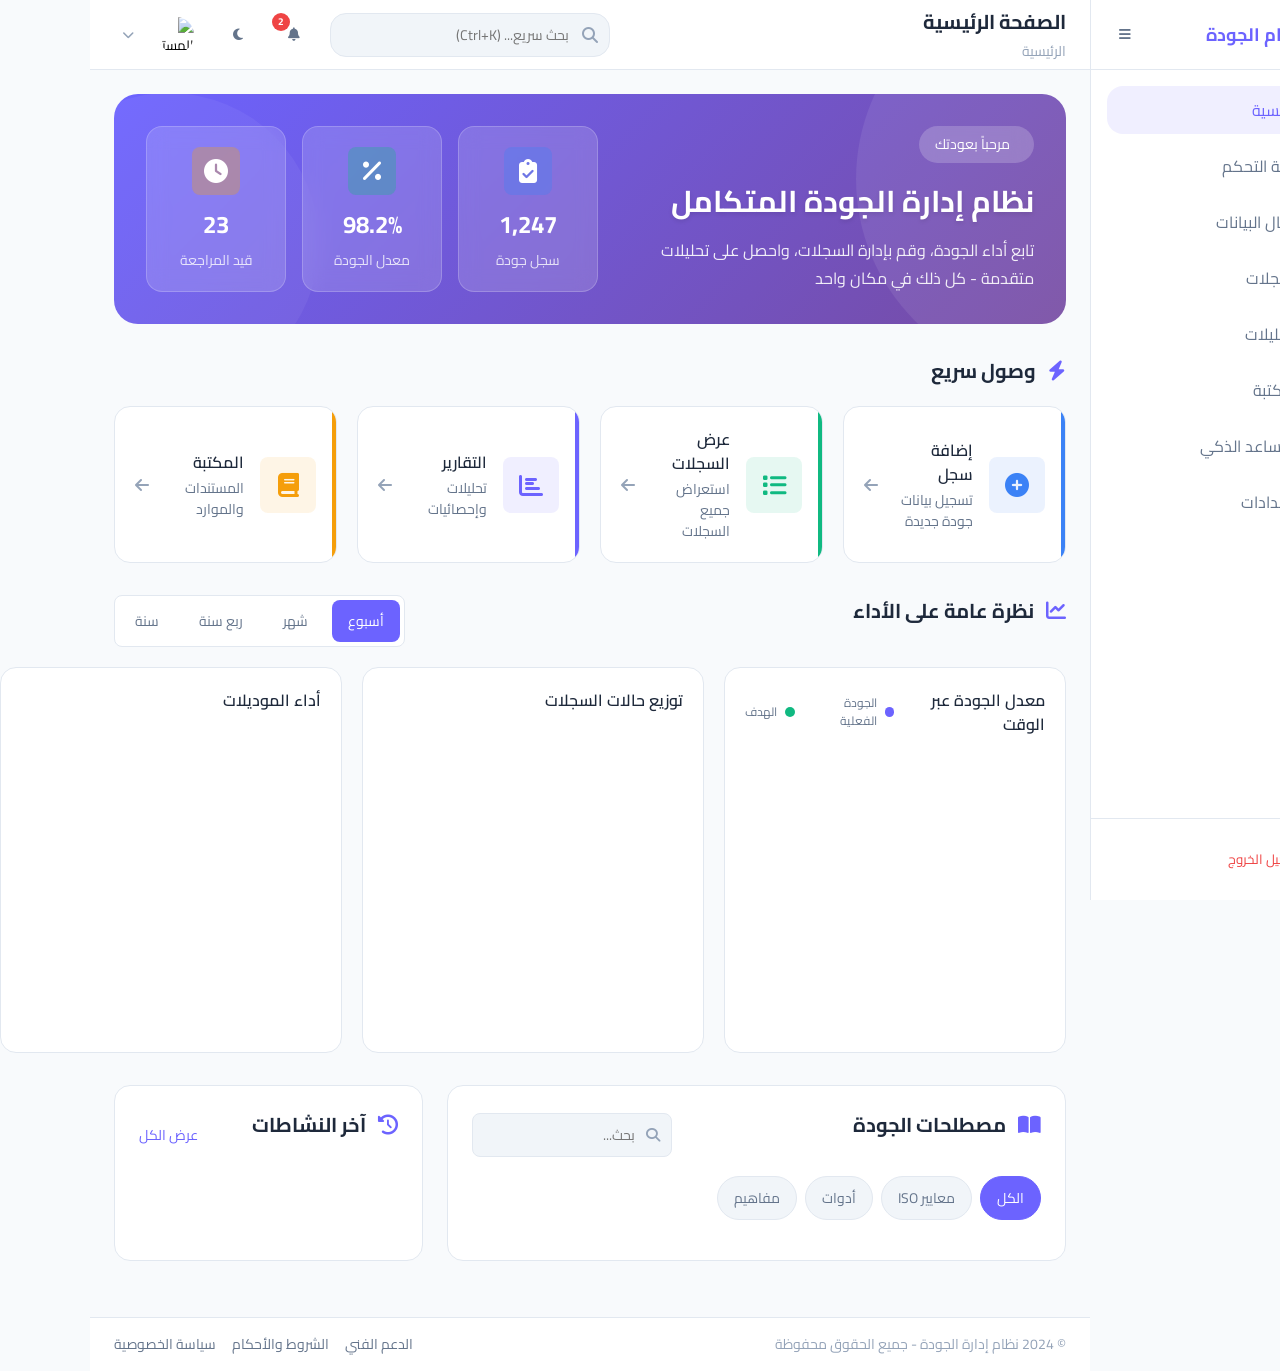
==== commit 86e2c0f4: "Add files via upload" ====
--- a/index.html
+++ b/index.html
@@ -3,948 +3,342 @@
 <head>
     <meta charset="UTF-8">
     <meta name="viewport" content="width=device-width, initial-scale=1.0">
-    <title>نظام إدارة الجودة | QMS</title>
-    <!-- Font Awesome -->
+    <title>الرئيسية - نظام إدارة الجودة</title>
+    <link rel="stylesheet" href="css/variables.css">
+    <link rel="stylesheet" href="css/header.css">
+    <link rel="stylesheet" href="css/home.css">
     <link rel="stylesheet" href="https://cdnjs.cloudflare.com/ajax/libs/font-awesome/6.4.0/css/all.min.css">
-    <!-- Google Fonts - Arabic -->
-    <link href="https://fonts.googleapis.com/css2?family=Cairo:wght@300;400;500;600;700&display=swap" rel="stylesheet">
-    <!-- Main CSS -->
-    <link rel="stylesheet" href="css/style.css">
+    <link href="https://fonts.googleapis.com/css2?family=Cairo:wght@300;400;500;600;700;800&display=swap" rel="stylesheet">
+    <script src="https://cdn.jsdelivr.net/npm/chart.js"></script>
 </head>
 <body>
-    <!-- Sidebar Navigation -->
-    <aside class="sidebar" id="sidebar">
+    <!-- الشريط الجانبي -->
+    <aside id="sidebar" class="sidebar">
         <div class="sidebar-header">
             <div class="logo">
                 <i class="fas fa-shield-alt"></i>
-                <span data-i18n="appName">نظام إدارة الجودة</span>
+                <span class="logo-text">نظام الجودة</span>
             </div>
-            <button class="sidebar-toggle" id="sidebarToggle">
+            <button id="menuToggle" class="menu-toggle">
                 <i class="fas fa-bars"></i>
             </button>
         </div>
         
         <nav class="sidebar-nav">
-            <ul>
-                <li class="active">
-                    <a href="#dashboard" data-section="dashboard">
+            <ul class="nav-list">
+                <li class="nav-item">
+                    <a href="index.html" class="nav-link active">
+                        <i class="fas fa-home"></i>
+                        <span>الرئيسية</span>
+                    </a>
+                </li>
+                <li class="nav-item">
+                    <a href="dashboard.html" class="nav-link">
                         <i class="fas fa-chart-line"></i>
-                        <span data-i18n="dashboard">لوحة التحكم</span>
-                    </a>
-                </li>
-                <li>
-                    <a href="#defect-registration" data-section="defect-registration">
-                        <i class="fas fa-plus-circle"></i>
-                        <span data-i18n="defectRegistration">تسجيل العيوب</span>
-                    </a>
-                </li>
-                <li>
-                    <a href="#defect-tracking" data-section="defect-tracking">
-                        <i class="fas fa-tasks"></i>
-                        <span data-i18n="defectTracking">متابعة العيوب</span>
-                    </a>
-                </li>
-                <li>
-                    <a href="#analysis" data-section="analysis">
+                        <span>لوحة التحكم</span>
+                    </a>
+                </li>
+                <li class="nav-item">
+                    <a href="data.html" class="nav-link">
+                        <i class="fas fa-database"></i>
+                        <span>إدخال البيانات</span>
+                    </a>
+                </li>
+                <li class="nav-item">
+                    <a href="records.html" class="nav-link">
+                        <i class="fas fa-clipboard-list"></i>
+                        <span>السجلات</span>
+                    </a>
+                </li>
+                <li class="nav-item">
+                    <a href="analytics.html" class="nav-link">
                         <i class="fas fa-chart-pie"></i>
-                        <span data-i18n="analysis">تحليل الجودة</span>
-                    </a>
-                </li>
-                <li>
-                    <a href="#prediction" data-section="prediction">
-                        <i class="fas fa-brain"></i>
-                        <span data-i18n="prediction">التنبؤ والتوقع</span>
-                    </a>
-                </li>
-                <li>
-                    <a href="#library" data-section="library">
+                        <span>التحليلات</span>
+                    </a>
+                </li>
+                <li class="nav-item">
+                    <a href="library.html" class="nav-link">
                         <i class="fas fa-book"></i>
-                        <span data-i18n="library">مكتبة الجودة</span>
-                    </a>
-                </li>
-                <li>
-                    <a href="#settings" data-section="settings">
+                        <span>المكتبة</span>
+                    </a>
+                </li>
+                <li class="nav-item">
+                    <a href="ai-assistant.html" class="nav-link">
+                        <i class="fas fa-robot"></i>
+                        <span>المساعد الذكي</span>
+                    </a>
+                </li>
+                <li class="nav-item">
+                    <a href="settings.html" class="nav-link">
                         <i class="fas fa-cog"></i>
-                        <span data-i18n="settings">الإعدادات</span>
+                        <span>الإعدادات</span>
                     </a>
                 </li>
             </ul>
         </nav>
         
         <div class="sidebar-footer">
-            <div class="version">v1.0.0</div>
+            <button onclick="logout()" class="logout-btn">
+                <i class="fas fa-sign-out-alt"></i>
+                <span>تسجيل الخروج</span>
+            </button>
         </div>
     </aside>
 
-    <!-- Main Content -->
+    <!-- المحتوى الرئيسي -->
     <main class="main-content">
-        <!-- Top Bar -->
-        <header class="top-bar">
-            <div class="top-bar-left">
-                <button class="menu-toggle" id="menuToggle">
-                    <i class="fas fa-bars"></i>
+        <!-- الهيدر -->
+        <header class="main-header">
+            <div class="header-right">
+                <h1 class="page-title">الصفحة الرئيسية</h1>
+                <div class="breadcrumb">
+                    <span>الرئيسية</span>
+                </div>
+            </div>
+            
+            <div class="header-left">
+                <!-- البحث -->
+                <div class="search-container">
+                    <input type="text" id="globalSearch" placeholder="بحث سريع... (Ctrl+K)">
+                    <i class="fas fa-search"></i>
+                    <div id="searchResults" class="search-results"></div>
+                </div>
+                
+                <!-- الإشعارات -->
+                <div class="notifications-container">
+                    <button id="notificationBtn" class="icon-btn">
+                        <i class="fas fa-bell"></i>
+                        <span id="notificationCount" class="badge">3</span>
+                    </button>
+                    <div id="notificationPanel" class="notification-panel">
+                        <div class="notification-header">
+                            <h3>الإشعارات</h3>
+                            <button onclick="markAllAsRead()">تحديد الكل كمقروء</button>
+                        </div>
+                        <div id="notificationList" class="notification-list"></div>
+                    </div>
+                </div>
+                
+                <!-- الوضع الليلي -->
+                <button id="darkModeToggle" class="icon-btn">
+                    <i class="fas fa-moon"></i>
                 </button>
-                <div class="search-box">
-                    <i class="fas fa-search"></i>
-                    <input type="text" placeholder="بحث..." data-i18n-placeholder="search">
-                </div>
-            </div>
-            <div class="top-bar-right">
-                <button class="lang-toggle" id="langToggle">
-                    <i class="fas fa-globe"></i>
-                    <span>EN</span>
-                </button>
-                <button class="notification-btn" id="notificationBtn">
-                    <i class="fas fa-bell"></i>
-                    <span class="badge">3</span>
-                </button>
-                <div class="user-profile">
-                    <img src="assets/avatar.png" alt="User" onerror="this.src='data:image/svg+xml,<svg xmlns=%22http://www.w3.org/2000/svg%22 viewBox=%220 0 100 100%22><text y=%22.9em%22 font-size=%2290%22>👤</text></svg>'">
-                    <span>مدير النظام</span>
+                
+                <!-- معلومات المستخدم -->
+                <div class="user-menu-container">
+                    <button class="user-menu-toggle" onclick="toggleUserMenu()">
+                        <img class="user-image" src="" alt="المستخدم">
+                        <div class="user-info">
+                            <span class="user-name"></span>
+                            <span class="user-role"></span>
+                        </div>
+                        <i class="fas fa-chevron-down"></i>
+                    </button>
+                    <div id="userMenu" class="user-dropdown">
+                        <a href="settings.html#profile">
+                            <i class="fas fa-user"></i>
+                            الملف الشخصي
+                        </a>
+                        <a href="settings.html">
+                            <i class="fas fa-cog"></i>
+                            الإعدادات
+                        </a>
+                        <hr>
+                        <a href="#" onclick="logout()">
+                            <i class="fas fa-sign-out-alt"></i>
+                            تسجيل الخروج
+                        </a>
+                    </div>
                 </div>
             </div>
         </header>
 
-        <!-- Content Area -->
-        <div class="content-area">
-            <!-- Dashboard Section -->
-            <section id="dashboard" class="section active">
-                <div class="section-header">
-                    <h2><i class="fas fa-chart-line"></i> <span data-i18n="dashboard">لوحة التحكم</span></h2>
-                    <div class="date-filter">
-                        <button class="btn btn-outline active" data-range="today">اليوم</button>
-                        <button class="btn btn-outline" data-range="week">هذا الأسبوع</button>
-                        <button class="btn btn-outline" data-range="month">هذا الشهر</button>
-                        <button class="btn btn-outline" data-range="year">هذا العام</button>
-                    </div>
-                </div>
-
-                <!-- KPI Cards -->
-                <div class="kpi-grid">
-                    <div class="kpi-card critical">
-                        <div class="kpi-icon">
-                            <i class="fas fa-exclamation-triangle"></i>
-                        </div>
-                        <div class="kpi-info">
-                            <h3 id="totalDefects">0</h3>
-                            <p data-i18n="totalDefects">إجمالي العيوب</p>
-                        </div>
-                        <div class="kpi-trend down">
-                            <i class="fas fa-arrow-down"></i>
-                            <span>12%</span>
-                        </div>
-                    </div>
-                    
-                    <div class="kpi-card warning">
-                        <div class="kpi-icon">
-                            <i class="fas fa-calendar-day"></i>
-                        </div>
-                        <div class="kpi-info">
-                            <h3 id="defectsToday">0</h3>
-                            <p data-i18n="defectsToday">عيوب اليوم</p>
-                        </div>
-                        <div class="kpi-trend up">
-                            <i class="fas fa-arrow-up"></i>
-                            <span>5%</span>
-                        </div>
-                    </div>
-                    
-                    <div class="kpi-card info">
-                        <div class="kpi-icon">
-                            <i class="fas fa-percentage"></i>
-                        </div>
-                        <div class="kpi-info">
-                            <h3 id="ppmValue">0</h3>
-                            <p data-i18n="ppm">PPM</p>
-                        </div>
-                        <div class="kpi-trend down">
-                            <i class="fas fa-arrow-down"></i>
-                            <span>8%</span>
-                        </div>
-                    </div>
-                    
-                    <div class="kpi-card success">
-                        <div class="kpi-icon">
-                            <i class="fas fa-check-circle"></i>
-                        </div>
-                        <div class="kpi-info">
-                            <h3 id="openIssues">0 / <span id="closedIssues">0</span></h3>
-                            <p data-i18n="openClosed">مفتوح / مغلق</p>
-                        </div>
-                        <div class="kpi-trend neutral">
-                            <i class="fas fa-minus"></i>
-                            <span>0%</span>
-                        </div>
-                    </div>
-                </div>
-
-                <!-- Charts Row -->
-                <div class="charts-row">
-                    <div class="chart-card">
+        <!-- محتوى الصفحة -->
+        <div class="page-content">
+            <!-- قسم الترحيب مع الإحصائيات -->
+            <section class="welcome-stats-section">
+                <div class="welcome-card">
+                    <div class="welcome-content">
+                        <div class="welcome-badge">
+                            <i class="fas fa-sparkles"></i>
+                            <span>مرحباً بعودتك</span>
+                        </div>
+                        <h2>نظام إدارة الجودة المتكامل</h2>
+                        <p>تابع أداء الجودة، وقم بإدارة السجلات، واحصل على تحليلات متقدمة - كل ذلك في مكان واحد</p>
+                    </div>
+                    <div class="welcome-stats">
+                        <div class="welcome-stat">
+                            <div class="stat-icon blue"><i class="fas fa-clipboard-check"></i></div>
+                            <div class="stat-info">
+                                <span class="stat-value" id="totalRecords">0</span>
+                                <span class="stat-label">سجل جودة</span>
+                            </div>
+                        </div>
+                        <div class="welcome-stat">
+                            <div class="stat-icon green"><i class="fas fa-percentage"></i></div>
+                            <div class="stat-info">
+                                <span class="stat-value" id="qualityRate">0%</span>
+                                <span class="stat-label">معدل الجودة</span>
+                            </div>
+                        </div>
+                        <div class="welcome-stat">
+                            <div class="stat-icon orange"><i class="fas fa-clock"></i></div>
+                            <div class="stat-info">
+                                <span class="stat-value" id="pendingReviews">0</span>
+                                <span class="stat-label">قيد المراجعة</span>
+                            </div>
+                        </div>
+                    </div>
+                </div>
+            </section>
+
+            <!-- البطاقات السريعة -->
+            <section class="quick-actions">
+                <h3 class="section-title">
+                    <i class="fas fa-bolt"></i>
+                    وصول سريع
+                </h3>
+                <div class="actions-grid">
+                    <a href="data.html" class="action-card blue">
+                        <div class="action-icon"><i class="fas fa-plus-circle"></i></div>
+                        <div class="action-content">
+                            <span class="action-title">إضافة سجل</span>
+                            <span class="action-desc">تسجيل بيانات جودة جديدة</span>
+                        </div>
+                        <i class="fas fa-arrow-left action-arrow"></i>
+                    </a>
+                    <a href="records.html" class="action-card green">
+                        <div class="action-icon"><i class="fas fa-list"></i></div>
+                        <div class="action-content">
+                            <span class="action-title">عرض السجلات</span>
+                            <span class="action-desc">استعراض جميع السجلات</span>
+                        </div>
+                        <i class="fas fa-arrow-left action-arrow"></i>
+                    </a>
+                    <a href="analytics.html" class="action-card purple">
+                        <div class="action-icon"><i class="fas fa-chart-bar"></i></div>
+                        <div class="action-content">
+                            <span class="action-title">التقارير</span>
+                            <span class="action-desc">تحليلات وإحصائيات</span>
+                        </div>
+                        <i class="fas fa-arrow-left action-arrow"></i>
+                    </a>
+                    <a href="library.html" class="action-card orange">
+                        <div class="action-icon"><i class="fas fa-book"></i></div>
+                        <div class="action-content">
+                            <span class="action-title">المكتبة</span>
+                            <span class="action-desc">المستندات والموارد</span>
+                        </div>
+                        <i class="fas fa-arrow-left action-arrow"></i>
+                    </a>
+                </div>
+            </section>
+
+            <!-- المخططات التفاعلية -->
+            <section class="charts-section">
+                <div class="charts-header">
+                    <h3 class="section-title">
+                        <i class="fas fa-chart-line"></i>
+                        نظرة عامة على الأداء
+                    </h3>
+                    <div class="period-selector">
+                        <button class="period-btn active" data-period="week">أسبوع</button>
+                        <button class="period-btn" data-period="month">شهر</button>
+                        <button class="period-btn" data-period="quarter">ربع سنة</button>
+                        <button class="period-btn" data-period="year">سنة</button>
+                    </div>
+                </div>
+                <div class="charts-grid">
+                    <div class="chart-card main-chart">
                         <div class="chart-header">
-                            <h3 data-i18n="defectsByDept">العيوب حسب القسم</h3>
-                            <button class="btn btn-icon"><i class="fas fa-ellipsis-v"></i></button>
+                            <h4>معدل الجودة عبر الوقت</h4>
+                            <div class="chart-legend">
+                                <span class="legend-item"><span class="legend-dot primary"></span>الجودة الفعلية</span>
+                                <span class="legend-item"><span class="legend-dot target"></span>الهدف</span>
+                            </div>
                         </div>
                         <div class="chart-container">
-                            <canvas id="deptChart"></canvas>
-                        </div>
-                    </div>
-                    
-                    <div class="chart-card">
+                            <canvas id="mainQualityChart"></canvas>
+                        </div>
+                    </div>
+                    <div class="chart-card side-chart">
                         <div class="chart-header">
-                            <h3 data-i18n="defectsByType">العيوب حسب النوع</h3>
-                            <button class="btn btn-icon"><i class="fas fa-ellipsis-v"></i></button>
+                            <h4>توزيع حالات السجلات</h4>
                         </div>
                         <div class="chart-container">
-                            <canvas id="typeChart"></canvas>
-                        </div>
-                    </div>
-                </div>
-
-                <!-- Monthly Trend Chart -->
-                <div class="chart-card full-width">
-                    <div class="chart-header">
-                        <h3 data-i18n="monthlyTrend">الاتجاه الشهري</h3>
-                        <div class="chart-actions">
-                            <button class="btn btn-outline btn-sm" onclick="exportChart('trendChart')">
-                                <i class="fas fa-download"></i> تصدير
-                            </button>
-                        </div>
-                    </div>
-                    <div class="chart-container">
-                        <canvas id="trendChart"></canvas>
-                    </div>
-                </div>
-
-                <!-- Recent Defects Table -->
-                <div class="table-card">
-                    <div class="table-header">
-                        <h3 data-i18n="recentDefects">أحدث العيوب</h3>
-                        <a href="#defect-tracking" class="btn btn-link" data-i18n="viewAll">عرض الكل</a>
-                    </div>
-                    <div class="table-responsive">
-                        <table class="data-table" id="recentDefectsTable">
-                            <thead>
-                                <tr>
-                                    <th data-i18n="id">#</th>
-                                    <th data-i18n="date">التاريخ</th>
-                                    <th data-i18n="department">القسم</th>
-                                    <th data-i18n="defectType">نوع العيب</th>
-                                    <th data-i18n="description">الوصف</th>
-                                    <th data-i18n="severity">الخطورة</th>
-                                    <th data-i18n="status">الحالة</th>
-                                </tr>
-                            </thead>
-                            <tbody id="recentDefectsBody">
-                                <!-- Dynamic content -->
-                            </tbody>
-                        </table>
+                            <canvas id="statusDoughnutChart"></canvas>
+                        </div>
+                    </div>
+                    <div class="chart-card side-chart">
+                        <div class="chart-header">
+                            <h4>أداء الموديلات</h4>
+                        </div>
+                        <div class="chart-container">
+                            <canvas id="modelsBarChart"></canvas>
+                        </div>
                     </div>
                 </div>
             </section>
 
-            <!-- Defect Registration Section -->
-            <section id="defect-registration" class="section">
-                <div class="section-header">
-                    <h2><i class="fas fa-plus-circle"></i> <span data-i18n="defectRegistration">تسجيل العيوب</span></h2>
-                </div>
-
-                <div class="form-card">
-                    <form id="defectForm">
-                        <div class="form-row">
-                            <div class="form-group">
-                                <label for="defectDate" data-i18n="date">التاريخ</label>
-                                <input type="date" id="defectDate" class="form-control" required>
-                            </div>
-                            <div class="form-group">
-                                <label for="defectTime" data-i18n="time">الوقت</label>
-                                <input type="time" id="defectTime" class="form-control" required>
-                            </div>
-                        </div>
-
-                        <div class="form-row">
-                            <div class="form-group">
-                                <label for="department" data-i18n="department">القسم</label>
-                                <select id="department" class="form-control" required>
-                                    <option value="">اختر القسم</option>
-                                    <option value="production">الإنتاج</option>
-                                    <option value="assembly">التجميع</option>
-                                    <option value="packaging">التعبئة</option>
-                                    <option value="quality">الجودة</option>
-                                    <option value="warehouse">المستودع</option>
-                                </select>
-                            </div>
-                            <div class="form-group">
-                                <label for="process" data-i18n="process">العملية</label>
-                                <input type="text" id="process" class="form-control" placeholder="اسم العملية">
-                            </div>
-                        </div>
-
-                        <div class="form-row">
-                            <div class="form-group">
-                                <label for="partCode" data-i18n="partCode">كود الجزء / الموديل</label>
-                                <input type="text" id="partCode" class="form-control" placeholder="مثال: PRD-001">
-                            </div>
-                            <div class="form-group">
-                                <label for="quantity" data-i18n="quantity">الكمية المتأثرة</label>
-                                <input type="number" id="quantity" class="form-control" min="1" value="1">
-                            </div>
-                        </div>
-
-                        <div class="form-row">
-                            <div class="form-group">
-                                <label for="defectCategory" data-i18n="defectCategory">فئة العيب</label>
-                                <select id="defectCategory" class="form-control" required>
-                                    <option value="">اختر الفئة</option>
-                                    <option value="dimensional">بعدي</option>
-                                    <option value="visual">بصري</option>
-                                    <option value="functional">وظيفي</option>
-                                    <option value="material">مادي</option>
-                                    <option value="assembly">تجميع</option>
-                                    <option value="other">أخرى</option>
-                                </select>
-                            </div>
-                            <div class="form-group">
-                                <label for="severity" data-i18n="severity">الخطورة</label>
-                                <select id="severity" class="form-control" required>
-                                    <option value="low">منخفضة</option>
-                                    <option value="medium" selected>متوسطة</option>
-                                    <option value="high">عالية</option>
-                                    <option value="critical">حرجة</option>
-                                </select>
-                            </div>
-                        </div>
-
-                        <div class="form-group">
-                            <label for="defectDescription" data-i18n="defectDescription">وصف العيب</label>
-                            <textarea id="defectDescription" class="form-control" rows="3" placeholder="وصف تفصيلي للعيب..." required></textarea>
-                        </div>
-
-                        <div class="form-group">
-                            <label for="rootCause" data-i18n="rootCause">السبب الجذري (أولي)</label>
-                            <textarea id="rootCause" class="form-control" rows="2" placeholder="السبب الجذري المبدئي..."></textarea>
-                        </div>
-
-                        <div class="form-row">
-                            <div class="form-group">
-                                <label for="reporterName" data-i18n="reporterName">اسم المبلغ</label>
-                                <input type="text" id="reporterName" class="form-control" required>
-                            </div>
-                            <div class="form-group">
-                                <label for="responsiblePerson" data-i18n="responsiblePerson">الشخص المسؤول</label>
-                                <input type="text" id="responsiblePerson" class="form-control">
-                            </div>
-                        </div>
-
-                        <div class="form-group">
-                            <label for="defectImage" data-i18n="attachImage">إرفاق صورة</label>
-                            <div class="file-upload">
-                                <input type="file" id="defectImage" accept="image/*" onchange="previewImage(this)">
-                                <label for="defectImage" class="file-upload-label">
-                                    <i class="fas fa-cloud-upload-alt"></i>
-                                    <span data-i18n="dragDrop">اسحب الصورة هنا أو انقر للاختيار</span>
-                                </label>
-                                <div class="image-preview" id="imagePreview"></div>
-                            </div>
-                        </div>
-
-                        <div class="form-actions">
-                            <button type="submit" class="btn btn-primary">
-                                <i class="fas fa-save"></i> <span data-i18n="saveDefect">حفظ العيب</span>
-                            </button>
-                            <button type="reset" class="btn btn-outline">
-                                <i class="fas fa-undo"></i> <span data-i18n="reset">إعادة تعيين</span>
-                            </button>
-                        </div>
-                    </form>
-                </div>
-            </section>
-
-            <!-- Defect Tracking Section -->
-            <section id="defect-tracking" class="section">
-                <div class="section-header">
-                    <h2><i class="fas fa-tasks"></i> <span data-i18n="defectTracking">متابعة العيوب</span></h2>
-                    <div class="section-actions">
-                        <button class="btn btn-outline" onclick="exportDefectsToExcel()">
-                            <i class="fas fa-file-excel"></i> <span data-i18n="exportExcel">تصدير Excel</span>
-                        </button>
-                        <button class="btn btn-primary" onclick="document.getElementById('importExcel').click()">
-                            <i class="fas fa-file-import"></i> <span data-i18n="importExcel">استيراد Excel</span>
-                        </button>
-                        <input type="file" id="importExcel" accept=".csv,.xlsx" style="display:none" onchange="importDefectsFromExcel(this)">
-                    </div>
-                </div>
-
-                <!-- Filters -->
-                <div class="filter-card">
-                    <div class="filter-row">
-                        <div class="filter-group">
-                            <label data-i18n="department">القسم</label>
-                            <select id="filterDepartment" class="form-control" onchange="applyFilters()">
-                                <option value="">الكل</option>
-                                <option value="production">الإنتاج</option>
-                                <option value="assembly">التجميع</option>
-                                <option value="packaging">التعبئة</option>
-                                <option value="quality">الجودة</option>
-                                <option value="warehouse">المستودع</option>
-                            </select>
-                        </div>
-                        <div class="filter-group">
-                            <label data-i18n="status">الحالة</label>
-                            <select id="filterStatus" class="form-control" onchange="applyFilters()">
-                                <option value="">الكل</option>
-                                <option value="open">مفتوح</option>
-                                <option value="in-progress">قيد المعالجة</option>
-                                <option value="closed">مغلق</option>
-                            </select>
-                        </div>
-                        <div class="filter-group">
-                            <label data-i18n="severity">الخطورة</label>
-                            <select id="filterSeverity" class="form-control" onchange="applyFilters()">
-                                <option value="">الكل</option>
-                                <option value="low">منخفضة</option>
-                                <option value="medium">متوسطة</option>
-                                <option value="high">عالية</option>
-                                <option value="critical">حرجة</option>
-                            </select>
-                        </div>
-                        <div class="filter-group">
-                            <label data-i18n="fromDate">من تاريخ</label>
-                            <input type="date" id="filterFromDate" class="form-control" onchange="applyFilters()">
-                        </div>
-                        <div class="filter-group">
-                            <label data-i18n="toDate">إلى تاريخ</label>
-                            <input type="date" id="filterToDate" class="form-control" onchange="applyFilters()">
-                        </div>
-                        <div class="filter-group">
-                            <button class="btn btn-outline" onclick="clearFilters()">
-                                <i class="fas fa-times"></i> <span data-i18n="clearFilters">مسح</span>
-                            </button>
-                        </div>
-                    </div>
-                </div>
-
-                <!-- Defects Table -->
-                <div class="table-card">
-                    <div class="table-responsive">
-                        <table class="data-table" id="defectsTable">
-                            <thead>
-                                <tr>
-                                    <th data-i18n="id">#</th>
-                                    <th data-i18n="date">التاريخ</th>
-                                    <th data-i18n="department">القسم</th>
-                                    <th data-i18n="partCode">كود الجزء</th>
-                                    <th data-i18n="defectType">نوع العيب</th>
-                                    <th data-i18n="description">الوصف</th>
-                                    <th data-i18n="severity">الخطورة</th>
-                                    <th data-i18n="status">الحالة</th>
-                                    <th data-i18n="responsible">المسؤول</th>
-                                    <th data-i18n="actions">إجراءات</th>
-                                </tr>
-                            </thead>
-                            <tbody id="defectsTableBody">
-                                <!-- Dynamic content -->
-                            </tbody>
-                        </table>
-                    </div>
-                    <div class="pagination" id="pagination">
-                        <!-- Dynamic pagination -->
-                    </div>
-                </div>
-            </section>
-
-            <!-- Analysis Section -->
-            <section id="analysis" class="section">
-                <div class="section-header">
-                    <h2><i class="fas fa-chart-pie"></i> <span data-i18n="analysis">تحليل الجودة</span></h2>
-                </div>
-
-                <!-- Pareto Analysis -->
-                <div class="chart-card">
-                    <div class="chart-header">
-                        <h3 data-i18n="paretoAnalysis">تحليل باريتو (80/20)</h3>
-                        <p class="chart-description" data-i18n="paretoDesc">تحديد العيوب الأكثر تأثيراً</p>
-                    </div>
-                    <div class="chart-container">
-                        <canvas id="paretoChart"></canvas>
-                    </div>
-                </div>
-
-                <!-- Root Cause Analysis - Fishbone -->
-                <div class="chart-card">
-                    <div class="chart-header">
-                        <h3 data-i18n="fishboneAnalysis">تحليل السبب الجذري (هيكل السمكة)</h3>
-                        <div class="fishbone-controls">
-                            <select id="fishboneDefect" class="form-control" onchange="updateFishbone()">
-                                <option value="">اختر العيب للتحليل</option>
-                            </select>
-                        </div>
-                    </div>
-                    <div class="fishbone-container" id="fishboneContainer">
-                        <div class="fishbone-diagram">
-                            <div class="fishbone-spine"></div>
-                            <div class="fishbone-head">
-                                <span data-i18n="problem">المشكلة</span>
-                            </div>
-                            <div class="fishbone-categories">
-                                <div class="category" data-category="man">
-                                    <span class="category-label">Man</span>
-                                    <div class="category-line"></div>
-                                </div>
-                                <div class="category" data-category="machine">
-                                    <span class="category-label">Machine</span>
-                                    <div class="category-line"></div>
-                                </div>
-                                <div class="category" data-category="material">
-                                    <span class="category-label">Material</span>
-                                    <div class="category-line"></div>
-                                </div>
-                                <div class="category" data-category="method">
-                                    <span class="category-label">Method</span>
-                                    <div class="category-line"></div>
-                                </div>
-                                <div class="category" data-category="environment">
-                                    <span class="category-label">Environment</span>
-                                    <div class="category-line"></div>
-                                </div>
-                                <div class="category" data-category="measurement">
-                                    <span class="category-label">Measurement</span>
-                                    <div class="category-line"></div>
-                                </div>
-                            </div>
-                        </div>
-                        <div class="fishbone-editor">
-                            <h4 data-i18n="addCauses">إضافة أسباب</h4>
-                            <div class="form-row">
-                                <div class="form-group">
-                                    <select id="causeCategory" class="form-control">
-                                        <option value="man">Man (الإنسان)</option>
-                                        <option value="machine">Machine (الآلة)</option>
-                                        <option value="material">Material (المادة)</option>
-                                        <option value="method">Method (الطريقة)</option>
-                                        <option value="environment">Environment (البيئة)</option>
-                                        <option value="measurement">Measurement (القياس)</option>
-                                    </select>
-                                </div>
-                                <div class="form-group">
-                                    <input type="text" id="causeText" class="form-control" placeholder="السبب...">
-                                </div>
-                                <button class="btn btn-primary" onclick="addCause()">
-                                    <i class="fas fa-plus"></i>
-                                </button>
-                            </div>
-                            <div class="causes-list" id="causesList"></div>
-                        </div>
-                    </div>
-                </div>
-
-                <!-- 5 Why Analysis -->
-                <div class="chart-card">
-                    <div class="chart-header">
-                        <h3 data-i18n="fiveWhyAnalysis">تحليل 5 Why</h3>
-                    </div>
-                    <div class="five-why-container">
-                        <div class="form-group">
-                            <label data-i18n="problemStatement">بيان المشكلة</label>
-                            <input type="text" id="fiveWhyProblem" class="form-control" placeholder="ما هي المشكلة؟">
-                        </div>
-                        <div class="five-why-chain" id="fiveWhyChain">
-                            <div class="why-item">
-                                <span class="why-number">1</span>
-                                <div class="why-content">
-                                    <label>Why? (لماذا؟)</label>
-                                    <input type="text" class="form-control why-answer" placeholder="الإجابة...">
-                                </div>
-                            </div>
-                            <div class="why-item">
-                                <span class="why-number">2</span>
-                                <div class="why-content">
-                                    <label>Why? (لماذا؟)</label>
-                                    <input type="text" class="form-control why-answer" placeholder="الإجابة...">
-                                </div>
-                            </div>
-                            <div class="why-item">
-                                <span class="why-number">3</span>
-                                <div class="why-content">
-                                    <label>Why? (لماذا؟)</label>
-                                    <input type="text" class="form-control why-answer" placeholder="الإجابة...">
-                                </div>
-                            </div>
-                            <div class="why-item">
-                                <span class="why-number">4</span>
-                                <div class="why-content">
-                                    <label>Why? (لماذا؟)</label>
-                                    <input type="text" class="form-control why-answer" placeholder="الإجابة...">
-                                </div>
-                            </div>
-                            <div class="why-item">
-                                <span class="why-number">5</span>
-                                <div class="why-content">
-                                    <label>Why? (لماذا؟)</label>
-                                    <input type="text" class="form-control why-answer" placeholder="الإجابة...">
-                                </div>
-                            </div>
-                        </div>
-                        <div class="root-cause-result">
-                            <label data-i18n="rootCauseFound">السبب الجذري:</label>
-                            <textarea id="rootCauseResult" class="form-control" rows="2" readonly></textarea>
-                        </div>
-                        <button class="btn btn-primary" onclick="analyzeFiveWhy()">
-                            <i class="fas fa-search"></i> <span data-i18n="analyze">تحليل</span>
-                        </button>
-                    </div>
-                </div>
-
-                <!-- PPM & Yield Calculator -->
-                <div class="charts-row">
-                    <div class="chart-card">
-                        <div class="chart-header">
-                            <h3 data-i18n="ppmCalculator">حاسبة PPM</h3>
-                        </div>
-                        <div class="calculator-form">
-                            <div class="form-group">
-                                <label data-i18n="totalProduced">إجمالي الإنتاج</label>
-                                <input type="number" id="totalProduced" class="form-control" onchange="calculatePPM()">
-                            </div>
-                            <div class="form-group">
-                                <label data-i18n="totalDefects">إجمالي العيوب</label>
-                                <input type="number" id="totalDefectsCalc" class="form-control" onchange="calculatePPM()">
-                            </div>
-                            <div class="calculation-result">
-                                <div class="result-item">
-                                    <span class="result-label">PPM:</span>
-                                    <span class="result-value" id="ppmResult">0</span>
-                                </div>
-                                <div class="result-item">
-                                    <span class="result-label" data-i18n="yieldRate">معدل العائد:</span>
-                                    <span class="result-value" id="yieldResult">0%</span>
-                                </div>
-                                <div class="result-item">
-                                    <span class="result-label" data-i18n="defectRate">معدل العيوب:</span>
-                                    <span class="result-value" id="defectRateResult">0%</span>
-                                </div>
-                            </div>
-                        </div>
-                    </div>
-
-                    <div class="chart-card">
-                        <div class="chart-header">
-                            <h3 data-i18n="trendAnalysis">تحليل الاتجاه</h3>
-                        </div>
-                        <div class="chart-container">
-                            <canvas id="analysisTrendChart"></canvas>
-                        </div>
-                    </div>
-                </div>
-            </section>
-
-            <!-- Prediction Section -->
-            <section id="prediction" class="section">
-                <div class="section-header">
-                    <h2><i class="fas fa-brain"></i> <span data-i18n="prediction">التنبؤ والتوقع</span></h2>
-                </div>
-
-                <!-- Risk Indicator -->
-                <div class="risk-indicator-card">
-                    <div class="risk-level" id="riskLevel">
-                        <div class="risk-icon">
-                            <i class="fas fa-shield-alt"></i>
-                        </div>
-                        <div class="risk-info">
-                            <h3 data-i18n="currentRiskLevel">مستوى الخطر الحالي</h3>
-                            <span class="risk-badge low" id="riskBadge">منخفض</span>
-                        </div>
-                    </div>
-                    <div class="risk-factors">
-                        <div class="factor">
-                            <span class="factor-label" data-i18n="defectTrend">اتجاه العيوب</span>
-                            <span class="factor-value trend-down" id="defectTrend">
-                                <i class="fas fa-arrow-down"></i> -12%
-                            </span>
-                        </div>
-                        <div class="factor">
-                            <span class="factor-label" data-i18n="openIssues">القضايا المفتوحة</span>
-                            <span class="factor-value" id="openIssuesCount">5</span>
-                        </div>
-                        <div class="factor">
-                            <span class="factor-label" data-i18n="avgResolutionTime">متوسط وقت الحل</span>
-                            <span class="factor-value" id="avgResolutionTime">2.5 يوم</span>
-                        </div>
-                    </div>
-                </div>
-
-                <!-- Prediction Charts -->
-                <div class="charts-row">
-                    <div class="chart-card">
-                        <div class="chart-header">
-                            <h3 data-i18n="futureDefects">التنبؤ بالعيوب المستقبلية</h3>
-                            <p class="chart-description" data-i18n="next30Days">الـ 30 يوم القادمة</p>
-                        </div>
-                        <div class="chart-container">
-                            <canvas id="predictionChart"></canvas>
-                        </div>
-                    </div>
-
-                    <div class="chart-card">
-                        <div class="chart-header">
-                            <h3 data-i18n="riskDistribution">توزيع المخاطر</h3>
-                        </div>
-                        <div class="chart-container">
-                            <canvas id="riskChart"></canvas>
-                        </div>
-                    </div>
-                </div>
-
-                <!-- Prediction Settings -->
-                <div class="chart-card">
-                    <div class="chart-header">
-                        <h3 data-i18n="predictionSettings">إعدادات التنبؤ</h3>
-                    </div>
-                    <div class="prediction-settings">
-                        <div class="form-row">
-                            <div class="form-group">
-                                <label data-i18n="predictionPeriod">فترة التنبؤ</label>
-                                <select id="predictionPeriod" class="form-control" onchange="updatePrediction()">
-                                    <option value="7">7 أيام</option>
-                                    <option value="30" selected>30 يوم</option>
-                                    <option value="90">3 أشهر</option>
-                                    <option value="180">6 أشهر</option>
-                                </select>
-                            </div>
-                            <div class="form-group">
-                                <label data-i18n="confidenceLevel">مستوى الثقة</label>
-                                <select id="confidenceLevel" class="form-control" onchange="updatePrediction()">
-                                    <option value="0.8">80%</option>
-                                    <option value="0.9" selected>90%</option>
-                                    <option value="0.95">95%</option>
-                                </select>
-                            </div>
-                            <div class="form-group">
-                                <label data-i18n="seasonality">الموسمية</label>
-                                <select id="seasonality" class="form-control" onchange="updatePrediction()">
-                                    <option value="none">بدون</option>
-                                    <option value="weekly" selected>أسبوعية</option>
-                                    <option value="monthly">شهرية</option>
-                                </select>
-                            </div>
-                        </div>
-                    </div>
-                </div>
-
-                <!-- Alerts & Recommendations -->
-                <div class="alerts-card">
-                    <div class="alerts-header">
-                        <h3><i class="fas fa-bell"></i> <span data-i18n="alertsRecommendations">التنبيهات والتوصيات</span></h3>
-                    </div>
-                    <div class="alerts-list" id="alertsList">
-                        <!-- Dynamic alerts -->
-                    </div>
-                </div>
-            </section>
-
-            <!-- Library Section -->
-            <section id="library" class="section">
-                <div class="section-header">
-                    <h2><i class="fas fa-book"></i> <span data-i18n="library">مكتبة الجودة</span></h2>
-                    <div class="section-actions">
-                        <button class="btn btn-primary" onclick="document.getElementById('uploadDocument').click()">
-                            <i class="fas fa-upload"></i> <span data-i18n="uploadDocument">رفع مستند</span>
-                        </button>
-                        <input type="file" id="uploadDocument" style="display:none" onchange="uploadDocument(this)">
-                    </div>
-                </div>
-
-                <!-- Library Categories -->
-                <div class="library-categories">
-                    <div class="category-card active" data-category="all" onclick="filterLibrary('all')">
-                        <i class="fas fa-th-large"></i>
-                        <span data-i18n="allDocuments">الكل</span>
-                    </div>
-                    <div class="category-card" data-category="sop" onclick="filterLibrary('sop')">
-                        <i class="fas fa-file-alt"></i>
-                        <span data-i18n="sops">إجراءات العمل</span>
-                    </div>
-                    <div class="category-card" data-category="wi" onclick="filterLibrary('wi')">
-                        <i class="fas fa-tasks"></i>
-                        <span data-i18n="workInstructions">تعليمات العمل</span>
-                    </div>
-                    <div class="category-card" data-category="checklist" onclick="filterLibrary('checklist')">
-                        <i class="fas fa-check-square"></i>
-                        <span data-i18n="checklists">قوائم الفحص</span>
-                    </div>
-                    <div class="category-card" data-category="standard" onclick="filterLibrary('standard')">
-                        <i class="fas fa-certificate"></i>
-                        <span data-i18n="standards">معايير الجودة</span>
-                    </div>
-                </div>
-
-                <!-- Documents Grid -->
-                <div class="documents-grid" id="documentsGrid">
-                    <!-- Dynamic documents -->
-                </div>
-            </section>
-
-            <!-- Settings Section -->
-            <section id="settings" class="section">
-                <div class="section-header">
-                    <h2><i class="fas fa-cog"></i> <span data-i18n="settings">الإعدادات</span></h2>
-                </div>
-
-                <div class="settings-grid">
-                    <!-- General Settings -->
-                    <div class="settings-card">
-                        <div class="settings-header">
-                            <i class="fas fa-sliders-h"></i>
-                            <h3 data-i18n="generalSettings">إعدادات عامة</h3>
-                        </div>
-                        <div class="settings-body">
-                            <div class="setting-item">
-                                <div class="setting-info">
-                                    <label data-i18n="language">اللغة</label>
-                                    <p data-i18n="languageDesc">اختر لغة الواجهة</p>
-                                </div>
-                                <select id="language" class="form-control" onchange="changeLanguage()">
-                                    <option value="ar">العربية</option>
-                                    <option value="en">English</option>
-                                </select>
-                            </div>
-                            <div class="setting-item">
-                                <div class="setting-info">
-                                    <label data-i18n="dateFormat">تنسيق التاريخ</label>
-                                    <p data-i18n="dateFormatDesc">تنسيق عرض التاريخ</p>
-                                </div>
-                                <select id="dateFormat" class="form-control">
-                                    <option value="DD/MM/YYYY">DD/MM/YYYY</option>
-                                    <option value="MM/DD/YYYY">MM/DD/YYYY</option>
-                                    <option value="YYYY-MM-DD">YYYY-MM-DD</option>
-                                </select>
-                            </div>
-                            <div class="setting-item">
-                                <div class="setting-info">
-                                    <label data-i18n="notifications">الإشعارات</label>
-                                    <p data-i18n="notificationsDesc">تفعيل الإشعارات</p>
-                                </div>
-                                <label class="toggle">
-                                    <input type="checkbox" checked>
-                                    <span class="toggle-slider"></span>
-                                </label>
-                            </div>
-                        </div>
-                    </div>
-
-                    <!-- Data Management -->
-                    <div class="settings-card">
-                        <div class="settings-header">
-                            <i class="fas fa-database"></i>
-                            <h3 data-i18n="dataManagement">إدارة البيانات</h3>
-                        </div>
-                        <div class="settings-body">
-                            <div class="setting-item">
-                                <div class="setting-info">
-                                    <label data-i18n="exportData">تصدير البيانات</label>
-                                    <p data-i18n="exportDataDesc">تصدير جميع البيانات</p>
-                                </div>
-                                <button class="btn btn-outline" onclick="exportAllData()">
-                                    <i class="fas fa-download"></i>
-                                </button>
-                            </div>
-                            <div class="setting-item">
-                                <div class="setting-info">
-                                    <label data-i18n="importData">استيراد البيانات</label>
-                                    <p data-i18n="importDataDesc">استيراد البيانات من ملف</p>
-                                </div>
-                                <button class="btn btn-outline" onclick="document.getElementById('importDataFile').click()">
-                                    <i class="fas fa-upload"></i>
-                                </button>
-                                <input type="file" id="importDataFile" style="display:none" onchange="importAllData(this)">
-                            </div>
-                            <div class="setting-item">
-                                <div class="setting-info">
-                                    <label data-i18n="clearData">مسح البيانات</label>
-                                    <p data-i18n="clearDataDesc">حذف جميع البيانات</p>
-                                </div>
-                                <button class="btn btn-danger" onclick="clearAllData()">
-                                    <i class="fas fa-trash"></i>
-                                </button>
-                            </div>
-                        </div>
-                    </div>
-
-                    <!-- Master Data -->
-                    <div class="settings-card">
-                        <div class="settings-header">
-                            <i class="fas fa-list"></i>
-                            <h3 data-i18n="masterData">البيانات الأساسية</h3>
-                        </div>
-                        <div class="settings-body">
-                            <div class="master-data-section">
-                                <h4 data-i18n="departments">الأقسام</h4>
-                                <div class="tags-input" id="departmentsTags">
-                                    <input type="text" placeholder="أضف قسم..." onkeypress="addTag(event, 'departments')">
-                                </div>
-                            </div>
-                            <div class="master-data-section">
-                                <h4 data-i18n="defectTypes">أنواع العيوب</h4>
-                                <div class="tags-input" id="defectTypesTags">
-                                    <input type="text" placeholder="أضف نوع..." onkeypress="addTag(event, 'defectTypes')">
-                                </div>
-                            </div>
-                            <div class="master-data-section">
-                                <h4 data-i18n="models">الموديلات</h4>
-                                <div class="tags-input" id="modelsTags">
-                                    <input type="text" placeholder="أضف موديل..." onkeypress="addTag(event, 'models')">
-                                </div>
-                            </div>
-                        </div>
-                    </div>
-
-                    <!-- About -->
-                    <div class="settings-card">
-                        <div class="settings-header">
-                            <i class="fas fa-info-circle"></i>
-                            <h3 data-i18n="about">حول النظام</h3>
-                        </div>
-                        <div class="settings-body">
-                            <div class="about-info">
-                                <div class="logo-large">
-                                    <i class="fas fa-shield-alt"></i>
-                                </div>
-                                <h4>نظام إدارة الجودة (QMS)</h4>
-                                <p>الإصدار 1.0.0</p>
-                                <p>نظام متكامل لإدارة الجودة والعيوب</p>
-                            </div>
-                        </div>
-                    </div>
+            <!-- قسم منظم: مصطلحات + النشاطات -->
+            <section class="split-section">
+                <!-- مصطلحات الجودة -->
+                <div class="terms-section">
+                    <div class="section-header">
+                        <h3 class="section-title">
+                            <i class="fas fa-book-open"></i>
+                            مصطلحات الجودة
+                        </h3>
+                        <div class="section-actions">
+                            <div class="search-box">
+                                <input type="text" id="termsSearch" placeholder="بحث...">
+                                <i class="fas fa-search"></i>
+                            </div>
+                        </div>
+                    </div>
+                    <div class="filter-chips">
+                        <button class="filter-chip active" data-filter="all">الكل</button>
+                        <button class="filter-chip" data-filter="iso">معايير ISO</button>
+                        <button class="filter-chip" data-filter="tools">أدوات</button>
+                        <button class="filter-chip" data-filter="concepts">مفاهيم</button>
+                    </div>
+                    <div id="termsGrid" class="terms-grid"></div>
+                </div>
+
+                <!-- آخر النشاطات -->
+                <div class="activity-section">
+                    <div class="section-header">
+                        <h3 class="section-title">
+                            <i class="fas fa-history"></i>
+                            آخر النشاطات
+                        </h3>
+                        <a href="#" class="view-all">عرض الكل</a>
+                    </div>
+                    <div id="activityList" class="activity-list"></div>
                 </div>
             </section>
         </div>
+
+        <!-- التذييل -->
+        <footer class="main-footer">
+            <div class="footer-content">
+                <p>&copy; 2024 نظام إدارة الجودة - جميع الحقوق محفوظة</p>
+                <div class="footer-links">
+                    <a href="#">الدعم الفني</a>
+                    <a href="#">الشروط والأحكام</a>
+                    <a href="#">سياسة الخصوصية</a>
+                </div>
+            </div>
+        </footer>
     </main>
 
-    <!-- Modal for Defect Details -->
-    <div class="modal" id="defectModal">
-        <div class="modal-content">
-            <div class="modal-header">
-                <h3 data-i18n="defectDetails">تفاصيل العيب</h3>
-                <button class="modal-close" onclick="closeModal()">&times;</button>
-            </div>
-            <div class="modal-body" id="modalBody">
-                <!-- Dynamic content -->
-            </div>
-            <div class="modal-footer">
-                <button class="btn btn-outline" onclick="closeModal()" data-i18n="close">إغلاق</button>
-                <button class="btn btn-primary" onclick="saveDefectChanges()" data-i18n="saveChanges">حفظ التغييرات</button>
-            </div>
-        </div>
-    </div>
-
-    <!-- Toast Notifications -->
-    <div class="toast-container" id="toastContainer"></div>
-
-    <!-- JavaScript Files -->
-    <script src="js/app.js"></script>
-    <script src="js/dashboard.js"></script>
-    <script src="js/defects.js"></script>
-    <script src="js/analysis.js"></script>
-    <script src="js/prediction.js"></script>
+    <!-- Toast Container -->
+    <div id="toastContainer" class="toast-container"></div>
+
+    <!-- Scripts -->
+    <script src="js/login.js"></script>
+    <script src="js/header.js"></script>
+    <script src="js/home.js"></script>
+    <script src="js/functions.js"></script>
 </body>
 </html>
--- a/css/variables.css
+++ b/css/variables.css
@@ -0,0 +1,466 @@
+/* ================================
+   المتغيرات العامة للنظام
+   ================================ */
+
+:root {
+    /* ================================
+       الألوان الأساسية
+       ================================ */
+    --primary: #6c63ff;
+    --primary-rgb: 108, 99, 255;
+    --primary-light: #8b85ff;
+    --primary-dark: #5a52d5;
+    --primary-gradient: linear-gradient(135deg, #6c63ff 0%, #8b85ff 100%);
+    
+    /* الألوان الثانوية */
+    --secondary: #764ba2;
+    --secondary-light: #9a7bc0;
+    --secondary-dark: #5a3a7a;
+    
+    /* ألوان الحالة */
+    --success: #10b981;
+    --success-light: #34d399;
+    --success-dark: #059669;
+    --success-bg: rgba(16, 185, 129, 0.1);
+    
+    --warning: #f59e0b;
+    --warning-light: #fbbf24;
+    --warning-dark: #d97706;
+    --warning-bg: rgba(245, 158, 11, 0.1);
+    
+    --danger: #ef4444;
+    --danger-light: #f87171;
+    --danger-dark: #dc2626;
+    --danger-bg: rgba(239, 68, 68, 0.1);
+    
+    --info: #3b82f6;
+    --info-light: #60a5fa;
+    --info-dark: #2563eb;
+    --info-bg: rgba(59, 130, 246, 0.1);
+    
+    /* ================================
+       ألوان الوضع الفاتح (Light)
+       ================================ */
+    --bg-primary: #f8fafc;
+    --bg-secondary: #ffffff;
+    --bg-tertiary: #f1f5f9;
+    --bg-card: #ffffff;
+    
+    --text-primary: #1e293b;
+    --text-secondary: #64748b;
+    --text-muted: #94a3b8;
+    --text-inverse: #ffffff;
+    
+    --border-color: #e2e8f0;
+    --border-light: #f1f5f9;
+    --border-dark: #cbd5e1;
+    
+    --shadow-sm: 0 1px 2px rgba(0, 0, 0, 0.05);
+    --shadow: 0 4px 6px -1px rgba(0, 0, 0, 0.1), 0 2px 4px -1px rgba(0, 0, 0, 0.06);
+    --shadow-md: 0 10px 15px -3px rgba(0, 0, 0, 0.1), 0 4px 6px -2px rgba(0, 0, 0, 0.05);
+    --shadow-lg: 0 20px 25px -5px rgba(0, 0, 0, 0.1), 0 10px 10px -5px rgba(0, 0, 0, 0.04);
+    --shadow-xl: 0 25px 50px -12px rgba(0, 0, 0, 0.25);
+    
+    /* ================================
+       ألوان الوضع الداكن (Dark)
+       ================================ */
+    --dark-bg-primary: #0f172a;
+    --dark-bg-secondary: #1e293b;
+    --dark-bg-tertiary: #334155;
+    --dark-bg-card: #1e293b;
+    
+    --dark-text-primary: #f8fafc;
+    --dark-text-secondary: #cbd5e1;
+    --dark-text-muted: #64748b;
+    
+    --dark-border-color: #334155;
+    --dark-border-light: #475569;
+    --dark-border-dark: #1e293b;
+    
+    /* ================================
+       الخطوط
+       ================================ */
+    --font-family: 'Cairo', -apple-system, BlinkMacSystemFont, 'Segoe UI', Roboto, sans-serif;
+    --font-size-xs: 0.75rem;
+    --font-size-sm: 0.875rem;
+    --font-size-base: 1rem;
+    --font-size-lg: 1.125rem;
+    --font-size-xl: 1.25rem;
+    --font-size-2xl: 1.5rem;
+    --font-size-3xl: 1.875rem;
+    --font-size-4xl: 2.25rem;
+    
+    --font-weight-light: 300;
+    --font-weight-normal: 400;
+    --font-weight-medium: 500;
+    --font-weight-semibold: 600;
+    --font-weight-bold: 700;
+    
+    --line-height-tight: 1.25;
+    --line-height-normal: 1.5;
+    --line-height-relaxed: 1.75;
+    
+    /* ================================
+       المسافات والحواف
+       ================================ */
+    --spacing-0: 0;
+    --spacing-1: 0.25rem;
+    --spacing-2: 0.5rem;
+    --spacing-3: 0.75rem;
+    --spacing-4: 1rem;
+    --spacing-5: 1.25rem;
+    --spacing-6: 1.5rem;
+    --spacing-8: 2rem;
+    --spacing-10: 2.5rem;
+    --spacing-12: 3rem;
+    --spacing-16: 4rem;
+    --spacing-20: 5rem;
+    --spacing-24: 6rem;
+    
+    /* ================================
+       نصف قطر الحواف
+       ================================ */
+    --radius-none: 0;
+    --radius-sm: 0.25rem;
+    --radius: 0.5rem;
+    --radius-md: 0.75rem;
+    --radius-lg: 1rem;
+    --radius-xl: 1.5rem;
+    --radius-2xl: 2rem;
+    --radius-full: 9999px;
+    
+    /* ================================
+       الانتقالات
+       ================================ */
+    --transition-fast: 150ms ease;
+    --transition-base: 250ms ease;
+    --transition-slow: 350ms ease;
+    --transition-bounce: 500ms cubic-bezier(0.68, -0.55, 0.265, 1.55);
+    
+    /* ================================
+       z-index
+       ================================ */
+    --z-dropdown: 100;
+    --z-sticky: 200;
+    --z-fixed: 300;
+    --z-modal-backdrop: 400;
+    --z-modal: 500;
+    --z-popover: 600;
+    --z-tooltip: 700;
+    --z-toast: 800;
+    
+    /* ================================
+       أبعاد العناصر
+       ================================ */
+    --header-height: 70px;
+    --sidebar-width: 280px;
+    --sidebar-collapsed: 80px;
+    --footer-height: 60px;
+    
+    /* ================================
+       ألوان إضافية
+       ================================ */
+    --purple: #8b5cf6;
+    --pink: #ec4899;
+    --orange: #f97316;
+    --cyan: #06b6d4;
+    --teal: #14b8a6;
+    --indigo: #6366f1;
+    
+    /* تدرجات */
+    --gradient-purple: linear-gradient(135deg, #667eea 0%, #764ba2 100%);
+    --gradient-blue: linear-gradient(135deg, #4facfe 0%, #00f2fe 100%);
+    --gradient-green: linear-gradient(135deg, #42d392 0%, #647eff 100%);
+    --gradient-pink: linear-gradient(135deg, #ff7eb3 0%, #ff758c 100%);
+    --gradient-orange: linear-gradient(135deg, #f093fb 0%, #f5576c 100%);
+}
+
+/* ================================
+   الوضع الداكن
+   ================================ */
+[data-theme="dark"] {
+    --bg-primary: var(--dark-bg-primary);
+    --bg-secondary: var(--dark-bg-secondary);
+    --bg-tertiary: var(--dark-bg-tertiary);
+    --bg-card: var(--dark-bg-card);
+    
+    --text-primary: var(--dark-text-primary);
+    --text-secondary: var(--dark-text-secondary);
+    --text-muted: var(--dark-text-muted);
+    
+    --border-color: var(--dark-border-color);
+    --border-light: var(--dark-border-light);
+    --border-dark: var(--dark-border-dark);
+}
+
+/* ================================
+   إعادة تعيين CSS
+   ================================ */
+*,
+*::before,
+*::after {
+    box-sizing: border-box;
+    margin: 0;
+    padding: 0;
+}
+
+html {
+    scroll-behavior: smooth;
+    -webkit-font-smoothing: antialiased;
+    -moz-osx-font-smoothing: grayscale;
+}
+
+body {
+    font-family: var(--font-family);
+    font-size: var(--font-size-base);
+    line-height: var(--line-height-normal);
+    color: var(--text-primary);
+    background-color: var(--bg-primary);
+    direction: rtl;
+    min-height: 100vh;
+}
+
+/* ================================
+   الفئات المساعدة
+   ================================ */
+
+/* إخفاء */
+.hidden { display: none !important; }
+.invisible { visibility: hidden; }
+.opacity-0 { opacity: 0; }
+
+/* عرض */
+.block { display: block; }
+.inline { display: inline; }
+.inline-block { display: inline-block; }
+.flex { display: flex; }
+.inline-flex { display: inline-flex; }
+.grid { display: grid; }
+
+/* مرونة */
+.flex-1 { flex: 1; }
+.flex-auto { flex: auto; }
+.flex-none { flex: none; }
+.flex-row { flex-direction: row; }
+.flex-col { flex-direction: column; }
+.items-center { align-items: center; }
+.items-start { align-items: flex-start; }
+.items-end { align-items: flex-end; }
+.justify-center { justify-content: center; }
+.justify-between { justify-content: space-between; }
+.justify-around { justify-content: space-around; }
+.gap-2 { gap: var(--spacing-2); }
+.gap-4 { gap: var(--spacing-4); }
+.gap-6 { gap: var(--spacing-6); }
+
+/* النص */
+.text-center { text-align: center; }
+.text-right { text-align: right; }
+.text-left { text-align: left; }
+.text-xs { font-size: var(--font-size-xs); }
+.text-sm { font-size: var(--font-size-sm); }
+.text-lg { font-size: var(--font-size-lg); }
+.text-xl { font-size: var(--font-size-xl); }
+.font-light { font-weight: var(--font-weight-light); }
+.font-normal { font-weight: var(--font-weight-normal); }
+.font-medium { font-weight: var(--font-weight-medium); }
+.font-semibold { font-weight: var(--font-weight-semibold); }
+.font-bold { font-weight: var(--font-weight-bold); }
+
+/* الألوان */
+.text-primary { color: var(--primary); }
+.text-success { color: var(--success); }
+.text-warning { color: var(--warning); }
+.text-danger { color: var(--danger); }
+.text-info { color: var(--info); }
+.text-muted { color: var(--text-muted); }
+
+.bg-primary { background-color: var(--primary); }
+.bg-success { background-color: var(--success); }
+.bg-warning { background-color: var(--warning); }
+.bg-danger { background-color: var(--danger); }
+.bg-info { background-color: var(--info); }
+
+/* الحواف */
+.rounded-none { border-radius: var(--radius-none); }
+.rounded-sm { border-radius: var(--radius-sm); }
+.rounded { border-radius: var(--radius); }
+.rounded-md { border-radius: var(--radius-md); }
+.rounded-lg { border-radius: var(--radius-lg); }
+.rounded-xl { border-radius: var(--radius-xl); }
+.rounded-full { border-radius: var(--radius-full); }
+
+/* الظلال */
+.shadow-sm { box-shadow: var(--shadow-sm); }
+.shadow { box-shadow: var(--shadow); }
+.shadow-md { box-shadow: var(--shadow-md); }
+.shadow-lg { box-shadow: var(--shadow-lg); }
+.shadow-xl { box-shadow: var(--shadow-xl); }
+.shadow-none { box-shadow: none; }
+
+/* المسافات */
+.p-0 { padding: var(--spacing-0); }
+.p-2 { padding: var(--spacing-2); }
+.p-4 { padding: var(--spacing-4); }
+.p-6 { padding: var(--spacing-6); }
+.m-0 { margin: var(--spacing-0); }
+.m-2 { margin: var(--spacing-2); }
+.m-4 { margin: var(--spacing-4); }
+.m-auto { margin: auto; }
+
+/* العرض والارتفاع */
+.w-full { width: 100%; }
+.h-full { height: 100%; }
+.min-h-screen { min-height: 100vh; }
+
+/* المؤشر */
+.cursor-pointer { cursor: pointer; }
+.cursor-not-allowed { cursor: not-allowed; }
+
+/* ================================
+   تأثيرات الحركة
+   ================================ */
+@keyframes fadeIn {
+    from { opacity: 0; }
+    to { opacity: 1; }
+}
+
+@keyframes fadeInUp {
+    from {
+        opacity: 0;
+        transform: translateY(20px);
+    }
+    to {
+        opacity: 1;
+        transform: translateY(0);
+    }
+}
+
+@keyframes fadeInDown {
+    from {
+        opacity: 0;
+        transform: translateY(-20px);
+    }
+    to {
+        opacity: 1;
+        transform: translateY(0);
+    }
+}
+
+@keyframes slideInRight {
+    from {
+        opacity: 0;
+        transform: translateX(20px);
+    }
+    to {
+        opacity: 1;
+        transform: translateX(0);
+    }
+}
+
+@keyframes slideInLeft {
+    from {
+        opacity: 0;
+        transform: translateX(-20px);
+    }
+    to {
+        opacity: 1;
+        transform: translateX(0);
+    }
+}
+
+@keyframes pulse {
+    0%, 100% { opacity: 1; }
+    50% { opacity: 0.5; }
+}
+
+@keyframes spin {
+    from { transform: rotate(0deg); }
+    to { transform: rotate(360deg); }
+}
+
+@keyframes bounce {
+    0%, 100% { transform: translateY(0); }
+    50% { transform: translateY(-10px); }
+}
+
+@keyframes shake {
+    0%, 100% { transform: translateX(0); }
+    25% { transform: translateX(-5px); }
+    75% { transform: translateX(5px); }
+}
+
+.animate-fadeIn { animation: fadeIn 0.3s ease; }
+.animate-fadeInUp { animation: fadeInUp 0.4s ease; }
+.animate-fadeInDown { animation: fadeInDown 0.4s ease; }
+.animate-slideInRight { animation: slideInRight 0.4s ease; }
+.animate-slideInLeft { animation: slideInLeft 0.4s ease; }
+.animate-pulse { animation: pulse 2s infinite; }
+.animate-spin { animation: spin 1s linear infinite; }
+.animate-bounce { animation: bounce 1s infinite; }
+.animate-shake { animation: shake 0.5s ease; }
+
+/* ================================
+   التمرير
+   ================================ */
+::-webkit-scrollbar {
+    width: 8px;
+    height: 8px;
+}
+
+::-webkit-scrollbar-track {
+    background: var(--bg-tertiary);
+    border-radius: var(--radius);
+}
+
+::-webkit-scrollbar-thumb {
+    background: var(--border-dark);
+    border-radius: var(--radius);
+}
+
+::-webkit-scrollbar-thumb:hover {
+    background: var(--text-muted);
+}
+
+/* ================================
+   التحديد
+   ================================ */
+::selection {
+    background: var(--primary);
+    color: white;
+}
+
+/* ================================
+   التركيز
+   ================================ */
+:focus-visible {
+    outline: 2px solid var(--primary);
+    outline-offset: 2px;
+}
+
+/* ================================
+   تعطيل الأنماط الافتراضية
+   ================================ */
+button, input, textarea, select {
+    font-family: inherit;
+}
+
+button {
+    cursor: pointer;
+    border: none;
+    background: none;
+}
+
+a {
+    text-decoration: none;
+    color: inherit;
+}
+
+ul, ol {
+    list-style: none;
+}
+
+img {
+    max-width: 100%;
+    height: auto;
+}
--- a/css/header.css
+++ b/css/header.css
@@ -0,0 +1,669 @@
+/* ================================
+   تنسيقات الهيدر والشريط الجانبي
+   ================================ */
+
+/* ================================
+   الشريط الجانبي
+   ================================ */
+.sidebar {
+    position: fixed;
+    top: 0;
+    right: 0;
+    width: var(--sidebar-width);
+    height: 100vh;
+    background: var(--bg-secondary);
+    border-left: 1px solid var(--border-color);
+    display: flex;
+    flex-direction: column;
+    z-index: var(--z-fixed);
+    transition: width var(--transition-base);
+    overflow: hidden;
+}
+
+.sidebar.collapsed {
+    width: var(--sidebar-collapsed);
+}
+
+/* رأس الشريط الجانبي */
+.sidebar-header {
+    padding: var(--spacing-4);
+    display: flex;
+    align-items: center;
+    justify-content: space-between;
+    border-bottom: 1px solid var(--border-color);
+    height: var(--header-height);
+}
+
+.logo {
+    display: flex;
+    align-items: center;
+    gap: var(--spacing-3);
+    color: var(--primary);
+}
+
+.logo i {
+    font-size: 28px;
+    min-width: 40px;
+    text-align: center;
+}
+
+.logo-text {
+    font-size: var(--font-size-lg);
+    font-weight: var(--font-weight-bold);
+    white-space: nowrap;
+    opacity: 1;
+    transition: opacity var(--transition-fast);
+}
+
+.sidebar.collapsed .logo-text {
+    opacity: 0;
+    width: 0;
+}
+
+.menu-toggle {
+    width: 36px;
+    height: 36px;
+    border-radius: var(--radius);
+    display: flex;
+    align-items: center;
+    justify-content: center;
+    color: var(--text-secondary);
+    transition: all var(--transition-fast);
+}
+
+.menu-toggle:hover {
+    background: var(--bg-tertiary);
+    color: var(--primary);
+}
+
+/* قائمة التنقل */
+.sidebar-nav {
+    flex: 1;
+    padding: var(--spacing-4);
+    overflow-y: auto;
+}
+
+.nav-list {
+    display: flex;
+    flex-direction: column;
+    gap: var(--spacing-2);
+}
+
+.nav-link {
+    display: flex;
+    align-items: center;
+    gap: var(--spacing-3);
+    padding: var(--spacing-3) var(--spacing-4);
+    border-radius: var(--radius-lg);
+    color: var(--text-secondary);
+    transition: all var(--transition-fast);
+    position: relative;
+    overflow: hidden;
+}
+
+.nav-link::before {
+    content: '';
+    position: absolute;
+    right: 0;
+    top: 0;
+    height: 100%;
+    width: 3px;
+    background: var(--primary);
+    transform: scaleY(0);
+    transition: transform var(--transition-fast);
+}
+
+.nav-link:hover {
+    background: var(--bg-tertiary);
+    color: var(--text-primary);
+}
+
+.nav-link:hover::before {
+    transform: scaleY(1);
+}
+
+.nav-link.active {
+    background: rgba(var(--primary-rgb), 0.1);
+    color: var(--primary);
+}
+
+.nav-link.active::before {
+    transform: scaleY(1);
+}
+
+.nav-link i {
+    font-size: 20px;
+    min-width: 24px;
+    text-align: center;
+}
+
+.nav-link span {
+    white-space: nowrap;
+    opacity: 1;
+    transition: opacity var(--transition-fast);
+}
+
+.sidebar.collapsed .nav-link span {
+    opacity: 0;
+    width: 0;
+}
+
+/* تذييل الشريط الجانبي */
+.sidebar-footer {
+    padding: var(--spacing-4);
+    border-top: 1px solid var(--border-color);
+}
+
+.logout-btn {
+    width: 100%;
+    display: flex;
+    align-items: center;
+    gap: var(--spacing-3);
+    padding: var(--spacing-3) var(--spacing-4);
+    border-radius: var(--radius-lg);
+    color: var(--danger);
+    transition: all var(--transition-fast);
+}
+
+.logout-btn:hover {
+    background: var(--danger-bg);
+}
+
+.logout-btn i {
+    font-size: 18px;
+    min-width: 24px;
+    text-align: center;
+}
+
+.logout-btn span {
+    white-space: nowrap;
+    opacity: 1;
+    transition: opacity var(--transition-fast);
+}
+
+.sidebar.collapsed .logout-btn span {
+    opacity: 0;
+    width: 0;
+}
+
+/* ================================
+   المحتوى الرئيسي
+   ================================ */
+.main-content {
+    margin-right: var(--sidebar-width);
+    min-height: 100vh;
+    display: flex;
+    flex-direction: column;
+    transition: margin-right var(--transition-base);
+}
+
+body.sidebar-collapsed .main-content {
+    margin-right: var(--sidebar-collapsed);
+}
+
+/* ================================
+   الهيدر
+   ================================ */
+.main-header {
+    height: var(--header-height);
+    background: var(--bg-secondary);
+    border-bottom: 1px solid var(--border-color);
+    padding: 0 var(--spacing-6);
+    display: flex;
+    align-items: center;
+    justify-content: space-between;
+    position: sticky;
+    top: 0;
+    z-index: var(--z-sticky);
+}
+
+.header-right {
+    display: flex;
+    flex-direction: column;
+    gap: var(--spacing-1);
+}
+
+.page-title {
+    font-size: var(--font-size-xl);
+    font-weight: var(--font-weight-bold);
+    color: var(--text-primary);
+}
+
+.breadcrumb {
+    font-size: var(--font-size-sm);
+    color: var(--text-muted);
+}
+
+.breadcrumb span:not(:last-child)::after {
+    content: '/';
+    margin: 0 var(--spacing-2);
+    color: var(--text-muted);
+}
+
+.header-left {
+    display: flex;
+    align-items: center;
+    gap: var(--spacing-4);
+}
+
+/* البحث */
+.search-container {
+    position: relative;
+}
+
+.search-container input {
+    width: 280px;
+    padding: var(--spacing-2) var(--spacing-4);
+    padding-right: 40px;
+    border: 1px solid var(--border-color);
+    border-radius: var(--radius-lg);
+    background: var(--bg-tertiary);
+    font-size: var(--font-size-sm);
+    transition: all var(--transition-fast);
+}
+
+.search-container input:focus {
+    outline: none;
+    border-color: var(--primary);
+    background: var(--bg-secondary);
+    box-shadow: 0 0 0 3px rgba(var(--primary-rgb), 0.1);
+}
+
+.search-container > i {
+    position: absolute;
+    right: var(--spacing-3);
+    top: 50%;
+    transform: translateY(-50%);
+    color: var(--text-muted);
+}
+
+.search-results {
+    position: absolute;
+    top: calc(100% + var(--spacing-2));
+    right: 0;
+    width: 100%;
+    background: var(--bg-secondary);
+    border: 1px solid var(--border-color);
+    border-radius: var(--radius-lg);
+    box-shadow: var(--shadow-lg);
+    max-height: 300px;
+    overflow-y: auto;
+    opacity: 0;
+    visibility: hidden;
+    transform: translateY(-10px);
+    transition: all var(--transition-fast);
+    z-index: var(--z-dropdown);
+}
+
+.search-results.show {
+    opacity: 1;
+    visibility: visible;
+    transform: translateY(0);
+}
+
+.search-result-item {
+    display: flex;
+    align-items: center;
+    gap: var(--spacing-3);
+    padding: var(--spacing-3) var(--spacing-4);
+    color: var(--text-primary);
+    transition: background var(--transition-fast);
+}
+
+.search-result-item:hover {
+    background: var(--bg-tertiary);
+}
+
+.search-result-item i {
+    color: var(--primary);
+}
+
+.search-no-results {
+    padding: var(--spacing-6);
+    text-align: center;
+    color: var(--text-muted);
+}
+
+.search-no-results i {
+    font-size: 32px;
+    margin-bottom: var(--spacing-3);
+}
+
+/* الأزرار الأيقونية */
+.icon-btn {
+    width: 40px;
+    height: 40px;
+    border-radius: var(--radius);
+    display: flex;
+    align-items: center;
+    justify-content: center;
+    color: var(--text-secondary);
+    position: relative;
+    transition: all var(--transition-fast);
+}
+
+.icon-btn:hover {
+    background: var(--bg-tertiary);
+    color: var(--primary);
+}
+
+.badge {
+    position: absolute;
+    top: -2px;
+    left: -2px;
+    min-width: 18px;
+    height: 18px;
+    padding: 0 5px;
+    background: var(--danger);
+    color: white;
+    font-size: 10px;
+    font-weight: var(--font-weight-bold);
+    border-radius: var(--radius-full);
+    display: flex;
+    align-items: center;
+    justify-content: center;
+}
+
+/* الإشعارات */
+.notifications-container {
+    position: relative;
+}
+
+.notification-panel {
+    position: absolute;
+    top: calc(100% + var(--spacing-2));
+    left: 50%;
+    transform: translateX(-50%) translateY(-10px);
+    width: 360px;
+    background: var(--bg-secondary);
+    border: 1px solid var(--border-color);
+    border-radius: var(--radius-lg);
+    box-shadow: var(--shadow-lg);
+    opacity: 0;
+    visibility: hidden;
+    transition: all var(--transition-fast);
+    z-index: var(--z-dropdown);
+}
+
+.notification-panel.show {
+    opacity: 1;
+    visibility: visible;
+    transform: translateX(-50%) translateY(0);
+}
+
+.notification-header {
+    display: flex;
+    align-items: center;
+    justify-content: space-between;
+    padding: var(--spacing-4);
+    border-bottom: 1px solid var(--border-color);
+}
+
+.notification-header h3 {
+    font-size: var(--font-size-base);
+    font-weight: var(--font-weight-semibold);
+}
+
+.notification-header button {
+    font-size: var(--font-size-xs);
+    color: var(--primary);
+}
+
+.notification-list {
+    max-height: 360px;
+    overflow-y: auto;
+}
+
+.notification-item {
+    display: flex;
+    gap: var(--spacing-3);
+    padding: var(--spacing-4);
+    border-bottom: 1px solid var(--border-light);
+    transition: background var(--transition-fast);
+}
+
+.notification-item:hover {
+    background: var(--bg-tertiary);
+}
+
+.notification-item.unread {
+    background: rgba(var(--primary-rgb), 0.05);
+}
+
+.notification-icon {
+    width: 40px;
+    height: 40px;
+    border-radius: var(--radius);
+    display: flex;
+    align-items: center;
+    justify-content: center;
+    flex-shrink: 0;
+}
+
+.notification-icon.success {
+    background: var(--success-bg);
+    color: var(--success);
+}
+
+.notification-icon.warning {
+    background: var(--warning-bg);
+    color: var(--warning);
+}
+
+.notification-icon.danger {
+    background: var(--danger-bg);
+    color: var(--danger);
+}
+
+.notification-icon.info {
+    background: var(--info-bg);
+    color: var(--info);
+}
+
+.notification-content h4 {
+    font-size: var(--font-size-sm);
+    font-weight: var(--font-weight-semibold);
+    margin-bottom: var(--spacing-1);
+}
+
+.notification-content p {
+    font-size: var(--font-size-xs);
+    color: var(--text-secondary);
+    margin-bottom: var(--spacing-1);
+}
+
+.notification-time {
+    font-size: 11px;
+    color: var(--text-muted);
+}
+
+/* قائمة المستخدم */
+.user-menu-container {
+    position: relative;
+}
+
+.user-menu-toggle {
+    display: flex;
+    align-items: center;
+    gap: var(--spacing-3);
+    padding: var(--spacing-2);
+    border-radius: var(--radius-lg);
+    transition: background var(--transition-fast);
+}
+
+.user-menu-toggle:hover {
+    background: var(--bg-tertiary);
+}
+
+.user-image {
+    width: 36px;
+    height: 36px;
+    border-radius: var(--radius-full);
+    object-fit: cover;
+}
+
+.user-info {
+    display: flex;
+    flex-direction: column;
+    align-items: flex-start;
+}
+
+.user-name {
+    font-size: var(--font-size-sm);
+    font-weight: var(--font-weight-semibold);
+    color: var(--text-primary);
+}
+
+.user-role {
+    font-size: 11px;
+    color: var(--text-muted);
+}
+
+.user-menu-toggle > i {
+    font-size: 12px;
+    color: var(--text-muted);
+}
+
+.user-dropdown {
+    position: absolute;
+    top: calc(100% + var(--spacing-2));
+    left: 0;
+    width: 200px;
+    background: var(--bg-secondary);
+    border: 1px solid var(--border-color);
+    border-radius: var(--radius-lg);
+    box-shadow: var(--shadow-lg);
+    opacity: 0;
+    visibility: hidden;
+    transform: translateY(-10px);
+    transition: all var(--transition-fast);
+    z-index: var(--z-dropdown);
+}
+
+.user-dropdown.show {
+    opacity: 1;
+    visibility: visible;
+    transform: translateY(0);
+}
+
+.user-dropdown a {
+    display: flex;
+    align-items: center;
+    gap: var(--spacing-3);
+    padding: var(--spacing-3) var(--spacing-4);
+    color: var(--text-primary);
+    font-size: var(--font-size-sm);
+    transition: background var(--transition-fast);
+}
+
+.user-dropdown a:hover {
+    background: var(--bg-tertiary);
+}
+
+.user-dropdown a i {
+    color: var(--text-muted);
+    width: 20px;
+}
+
+.user-dropdown hr {
+    margin: var(--spacing-2) 0;
+    border: none;
+    border-top: 1px solid var(--border-color);
+}
+
+/* ================================
+   محتوى الصفحة
+   ================================ */
+.page-content {
+    flex: 1;
+    padding: var(--spacing-6);
+}
+
+/* ================================
+   التذييل
+   ================================ */
+.main-footer {
+    background: var(--bg-secondary);
+    border-top: 1px solid var(--border-color);
+    padding: var(--spacing-4) var(--spacing-6);
+}
+
+.footer-content {
+    display: flex;
+    align-items: center;
+    justify-content: space-between;
+    font-size: var(--font-size-sm);
+    color: var(--text-muted);
+}
+
+.footer-links {
+    display: flex;
+    gap: var(--spacing-4);
+}
+
+.footer-links a {
+    color: var(--text-secondary);
+    transition: color var(--transition-fast);
+}
+
+.footer-links a:hover {
+    color: var(--primary);
+}
+
+/* ================================
+   Toast Container
+   ================================ */
+.toast-container {
+    position: fixed;
+    bottom: var(--spacing-6);
+    left: var(--spacing-6);
+    display: flex;
+    flex-direction: column;
+    gap: var(--spacing-3);
+    z-index: var(--z-toast);
+}
+
+/* ================================
+   التصميم المتجاوب
+   ================================ */
+@media (max-width: 1024px) {
+    .sidebar {
+        transform: translateX(100%);
+    }
+    
+    .sidebar.open {
+        transform: translateX(0);
+    }
+    
+    .main-content {
+        margin-right: 0;
+    }
+    
+    .search-container input {
+        width: 200px;
+    }
+}
+
+@media (max-width: 768px) {
+    .main-header {
+        padding: 0 var(--spacing-4);
+    }
+    
+    .search-container {
+        display: none;
+    }
+    
+    .user-info {
+        display: none;
+    }
+    
+    .page-content {
+        padding: var(--spacing-4);
+    }
+    
+    .footer-content {
+        flex-direction: column;
+        gap: var(--spacing-3);
+        text-align: center;
+    }
+}
--- a/css/home.css
+++ b/css/home.css
@@ -0,0 +1,902 @@
+/* ================================
+   تنسيقات الصفحة الرئيسية - تصميم احترافي
+   ================================ */
+
+/* ================================
+   قسم الترحيب مع الإحصائيات
+   ================================ */
+.welcome-stats-section {
+    margin-bottom: var(--spacing-8);
+}
+
+.welcome-card {
+    background: linear-gradient(135deg, var(--primary) 0%, var(--secondary) 100%);
+    border-radius: var(--radius-xl);
+    padding: var(--spacing-8);
+    display: flex;
+    align-items: center;
+    justify-content: space-between;
+    gap: var(--spacing-8);
+    color: white;
+    position: relative;
+    overflow: hidden;
+}
+
+.welcome-card::before {
+    content: '';
+    position: absolute;
+    top: -50%;
+    right: -20%;
+    width: 400px;
+    height: 400px;
+    background: rgba(255, 255, 255, 0.08);
+    border-radius: var(--radius-full);
+}
+
+.welcome-card::after {
+    content: '';
+    position: absolute;
+    bottom: -30%;
+    left: -10%;
+    width: 300px;
+    height: 300px;
+    background: rgba(255, 255, 255, 0.05);
+    border-radius: var(--radius-full);
+}
+
+.welcome-content {
+    position: relative;
+    z-index: 1;
+    flex: 1;
+}
+
+.welcome-badge {
+    display: inline-flex;
+    align-items: center;
+    gap: var(--spacing-2);
+    background: rgba(255, 255, 255, 0.2);
+    backdrop-filter: blur(10px);
+    padding: var(--spacing-2) var(--spacing-4);
+    border-radius: var(--radius-full);
+    font-size: var(--font-size-sm);
+    margin-bottom: var(--spacing-4);
+}
+
+.welcome-content h2 {
+    font-size: var(--font-size-3xl);
+    font-weight: var(--font-weight-bold);
+    margin-bottom: var(--spacing-3);
+    text-shadow: 0 2px 4px rgba(0, 0, 0, 0.1);
+}
+
+.welcome-content p {
+    font-size: var(--font-size-base);
+    opacity: 0.9;
+    max-width: 500px;
+    line-height: var(--line-height-relaxed);
+}
+
+.welcome-stats {
+    display: flex;
+    gap: var(--spacing-4);
+    position: relative;
+    z-index: 1;
+}
+
+.welcome-stat {
+    background: rgba(255, 255, 255, 0.15);
+    backdrop-filter: blur(10px);
+    border-radius: var(--radius-lg);
+    padding: var(--spacing-5);
+    min-width: 140px;
+    text-align: center;
+    border: 1px solid rgba(255, 255, 255, 0.2);
+    transition: transform var(--transition-fast);
+}
+
+.welcome-stat:hover {
+    transform: translateY(-4px);
+}
+
+.stat-icon {
+    width: 48px;
+    height: 48px;
+    border-radius: var(--radius);
+    display: flex;
+    align-items: center;
+    justify-content: center;
+    font-size: 24px;
+    margin: 0 auto var(--spacing-3);
+}
+
+.stat-icon.blue {
+    background: rgba(59, 130, 246, 0.3);
+}
+
+.stat-icon.green {
+    background: rgba(16, 185, 129, 0.3);
+}
+
+.stat-icon.orange {
+    background: rgba(245, 158, 11, 0.3);
+}
+
+.stat-value {
+    display: block;
+    font-size: var(--font-size-2xl);
+    font-weight: var(--font-weight-bold);
+    margin-bottom: var(--spacing-1);
+}
+
+.stat-label {
+    font-size: var(--font-size-sm);
+    opacity: 0.8;
+}
+
+/* ================================
+   البطاقات السريعة
+   ================================ */
+.quick-actions {
+    margin-bottom: var(--spacing-8);
+}
+
+.section-title {
+    font-size: var(--font-size-xl);
+    font-weight: var(--font-weight-bold);
+    color: var(--text-primary);
+    margin-bottom: var(--spacing-5);
+    display: flex;
+    align-items: center;
+    gap: var(--spacing-3);
+}
+
+.section-title i {
+    color: var(--primary);
+}
+
+.actions-grid {
+    display: grid;
+    grid-template-columns: repeat(4, 1fr);
+    gap: var(--spacing-5);
+}
+
+.action-card {
+    background: var(--bg-secondary);
+    border: 1px solid var(--border-color);
+    border-radius: var(--radius-lg);
+    padding: var(--spacing-5);
+    display: flex;
+    align-items: center;
+    gap: var(--spacing-4);
+    transition: all var(--transition-base);
+    position: relative;
+    overflow: hidden;
+}
+
+.action-card::before {
+    content: '';
+    position: absolute;
+    top: 0;
+    right: 0;
+    width: 4px;
+    height: 100%;
+    transition: width var(--transition-base);
+}
+
+.action-card:hover {
+    transform: translateY(-4px);
+    box-shadow: var(--shadow-lg);
+}
+
+.action-card:hover::before {
+    width: 100%;
+    opacity: 0.1;
+}
+
+.action-card.blue::before {
+    background: var(--info);
+}
+
+.action-card.green::before {
+    background: var(--success);
+}
+
+.action-card.purple::before {
+    background: var(--primary);
+}
+
+.action-card.orange::before {
+    background: var(--warning);
+}
+
+.action-icon {
+    width: 56px;
+    height: 56px;
+    border-radius: var(--radius);
+    display: flex;
+    align-items: center;
+    justify-content: center;
+    font-size: 24px;
+    flex-shrink: 0;
+}
+
+.action-card.blue .action-icon {
+    background: var(--info-bg);
+    color: var(--info);
+}
+
+.action-card.green .action-icon {
+    background: var(--success-bg);
+    color: var(--success);
+}
+
+.action-card.purple .action-icon {
+    background: rgba(var(--primary-rgb), 0.1);
+    color: var(--primary);
+}
+
+.action-card.orange .action-icon {
+    background: var(--warning-bg);
+    color: var(--warning);
+}
+
+.action-content {
+    flex: 1;
+}
+
+.action-title {
+    display: block;
+    font-size: var(--font-size-base);
+    font-weight: var(--font-weight-semibold);
+    color: var(--text-primary);
+    margin-bottom: var(--spacing-1);
+}
+
+.action-desc {
+    display: block;
+    font-size: var(--font-size-sm);
+    color: var(--text-secondary);
+}
+
+.action-arrow {
+    color: var(--text-muted);
+    transition: all var(--transition-fast);
+}
+
+.action-card:hover .action-arrow {
+    color: var(--primary);
+    transform: translateX(-4px);
+}
+
+/* ================================
+   قسم المخططات
+   ================================ */
+.charts-section {
+    margin-bottom: var(--spacing-8);
+}
+
+.charts-header {
+    display: flex;
+    align-items: center;
+    justify-content: space-between;
+    margin-bottom: var(--spacing-5);
+}
+
+.period-selector {
+    display: flex;
+    gap: var(--spacing-2);
+    background: var(--bg-secondary);
+    padding: var(--spacing-1);
+    border-radius: var(--radius);
+    border: 1px solid var(--border-color);
+}
+
+.period-btn {
+    padding: var(--spacing-2) var(--spacing-4);
+    border-radius: var(--radius);
+    font-size: var(--font-size-sm);
+    color: var(--text-secondary);
+    transition: all var(--transition-fast);
+    background: transparent;
+    border: none;
+    cursor: pointer;
+}
+
+.period-btn:hover {
+    color: var(--text-primary);
+}
+
+.period-btn.active {
+    background: var(--primary);
+    color: white;
+}
+
+.charts-grid {
+    display: grid;
+    grid-template-columns: 2fr 1fr 1fr;
+    gap: var(--spacing-5);
+}
+
+.chart-card {
+    background: var(--bg-secondary);
+    border: 1px solid var(--border-color);
+    border-radius: var(--radius-lg);
+    padding: var(--spacing-5);
+}
+
+.chart-header {
+    display: flex;
+    align-items: center;
+    justify-content: space-between;
+    margin-bottom: var(--spacing-4);
+}
+
+.chart-header h4 {
+    font-size: var(--font-size-base);
+    font-weight: var(--font-weight-semibold);
+    color: var(--text-primary);
+}
+
+.chart-legend {
+    display: flex;
+    gap: var(--spacing-4);
+}
+
+.legend-item {
+    display: flex;
+    align-items: center;
+    gap: var(--spacing-2);
+    font-size: var(--font-size-xs);
+    color: var(--text-secondary);
+}
+
+.legend-dot {
+    width: 10px;
+    height: 10px;
+    border-radius: var(--radius-full);
+}
+
+.legend-dot.primary {
+    background: var(--primary);
+}
+
+.legend-dot.target {
+    background: var(--success);
+}
+
+.chart-container {
+    height: 280px;
+    position: relative;
+}
+
+/* ================================
+   قسم منظم
+   ================================ */
+.split-section {
+    display: grid;
+    grid-template-columns: 2fr 1fr;
+    gap: var(--spacing-6);
+    margin-bottom: var(--spacing-8);
+}
+
+/* مصطلحات الجودة */
+.terms-section {
+    background: var(--bg-secondary);
+    border: 1px solid var(--border-color);
+    border-radius: var(--radius-lg);
+    padding: var(--spacing-6);
+}
+
+.section-header {
+    display: flex;
+    align-items: center;
+    justify-content: space-between;
+    margin-bottom: var(--spacing-4);
+}
+
+.search-box {
+    position: relative;
+}
+
+.search-box input {
+    width: 200px;
+    padding: var(--spacing-2) var(--spacing-4);
+    padding-right: 36px;
+    border: 1px solid var(--border-color);
+    border-radius: var(--radius);
+    background: var(--bg-tertiary);
+    font-size: var(--font-size-sm);
+}
+
+.search-box i {
+    position: absolute;
+    right: var(--spacing-3);
+    top: 50%;
+    transform: translateY(-50%);
+    color: var(--text-muted);
+    font-size: 14px;
+}
+
+.filter-chips {
+    display: flex;
+    gap: var(--spacing-2);
+    margin-bottom: var(--spacing-4);
+    flex-wrap: wrap;
+}
+
+.filter-chip {
+    padding: var(--spacing-2) var(--spacing-4);
+    background: var(--bg-tertiary);
+    border: 1px solid var(--border-color);
+    border-radius: var(--radius-full);
+    font-size: var(--font-size-sm);
+    color: var(--text-secondary);
+    cursor: pointer;
+    transition: all var(--transition-fast);
+}
+
+.filter-chip:hover {
+    border-color: var(--primary);
+    color: var(--primary);
+}
+
+.filter-chip.active {
+    background: var(--primary);
+    border-color: var(--primary);
+    color: white;
+}
+
+.terms-grid {
+    display: grid;
+    grid-template-columns: repeat(2, 1fr);
+    gap: var(--spacing-4);
+    max-height: 400px;
+    overflow-y: auto;
+}
+
+.term-card {
+    background: var(--bg-tertiary);
+    border: 1px solid var(--border-color);
+    border-radius: var(--radius);
+    padding: var(--spacing-4);
+    cursor: pointer;
+    transition: all var(--transition-fast);
+}
+
+.term-card:hover {
+    border-color: var(--primary);
+    transform: translateY(-2px);
+    box-shadow: var(--shadow);
+}
+
+.term-card-header {
+    display: flex;
+    align-items: center;
+    gap: var(--spacing-3);
+    margin-bottom: var(--spacing-3);
+}
+
+.term-icon {
+    width: 40px;
+    height: 40px;
+    border-radius: var(--radius);
+    display: flex;
+    align-items: center;
+    justify-content: center;
+    font-size: 20px;
+}
+
+.term-icon.info {
+    background: var(--info-bg);
+}
+
+.term-icon.warning {
+    background: var(--warning-bg);
+}
+
+.term-icon.success {
+    background: var(--success-bg);
+}
+
+.term-card h4 {
+    font-size: var(--font-size-sm);
+    font-weight: var(--font-weight-semibold);
+    color: var(--text-primary);
+}
+
+.term-card p {
+    font-size: var(--font-size-xs);
+    color: var(--text-secondary);
+    line-height: 1.6;
+    margin-bottom: var(--spacing-3);
+    overflow: hidden;
+    text-overflow: ellipsis;
+    display: -webkit-box;
+    -webkit-line-clamp: 2;
+    -webkit-box-orient: vertical;
+}
+
+.term-tags {
+    display: flex;
+    flex-wrap: wrap;
+    gap: var(--spacing-1);
+}
+
+.term-tag {
+    padding: 2px 8px;
+    background: var(--bg-secondary);
+    border-radius: var(--radius);
+    font-size: 10px;
+    color: var(--text-muted);
+}
+
+/* النشاطات */
+.activity-section {
+    background: var(--bg-secondary);
+    border: 1px solid var(--border-color);
+    border-radius: var(--radius-lg);
+    padding: var(--spacing-6);
+}
+
+.view-all {
+    font-size: var(--font-size-sm);
+    color: var(--primary);
+    transition: color var(--transition-fast);
+}
+
+.view-all:hover {
+    color: var(--primary-dark);
+}
+
+.activity-list {
+    display: flex;
+    flex-direction: column;
+    gap: var(--spacing-3);
+    max-height: 450px;
+    overflow-y: auto;
+}
+
+.activity-item {
+    display: flex;
+    align-items: flex-start;
+    gap: var(--spacing-3);
+    padding: var(--spacing-3);
+    background: var(--bg-tertiary);
+    border-radius: var(--radius);
+    transition: background var(--transition-fast);
+}
+
+.activity-item:hover {
+    background: var(--border-light);
+}
+
+.activity-icon {
+    width: 36px;
+    height: 36px;
+    border-radius: var(--radius);
+    display: flex;
+    align-items: center;
+    justify-content: center;
+    font-size: 14px;
+    flex-shrink: 0;
+}
+
+.activity-icon.success {
+    background: var(--success-bg);
+    color: var(--success);
+}
+
+.activity-icon.info {
+    background: var(--info-bg);
+    color: var(--info);
+}
+
+.activity-icon.warning {
+    background: var(--warning-bg);
+    color: var(--warning);
+}
+
+.activity-content {
+    flex: 1;
+}
+
+.activity-content p {
+    font-size: var(--font-size-sm);
+    color: var(--text-primary);
+    margin-bottom: var(--spacing-1);
+    line-height: 1.5;
+}
+
+.activity-content span {
+    font-size: 11px;
+    color: var(--text-muted);
+}
+
+/* ================================
+   Toast Notifications
+   ================================ */
+.toast-container {
+    position: fixed;
+    bottom: var(--spacing-6);
+    left: var(--spacing-6);
+    display: flex;
+    flex-direction: column;
+    gap: var(--spacing-3);
+    z-index: var(--z-toast);
+}
+
+.toast {
+    background: var(--bg-secondary);
+    border: 1px solid var(--border-color);
+    border-right: 4px solid var(--info);
+    border-radius: var(--radius-lg);
+    padding: var(--spacing-4);
+    display: flex;
+    align-items: center;
+    gap: var(--spacing-3);
+    box-shadow: var(--shadow-lg);
+    animation: slideInLeft 0.3s ease;
+    min-width: 300px;
+}
+
+.toast.success {
+    border-right-color: var(--success);
+}
+
+.toast.error {
+    border-right-color: var(--danger);
+}
+
+.toast.warning {
+    border-right-color: var(--warning);
+}
+
+.toast-icon {
+    font-size: 20px;
+    color: var(--info);
+}
+
+.toast.success .toast-icon {
+    color: var(--success);
+}
+
+.toast.error .toast-icon {
+    color: var(--danger);
+}
+
+.toast.warning .toast-icon {
+    color: var(--warning);
+}
+
+.toast-content {
+    flex: 1;
+}
+
+.toast-content p {
+    font-size: var(--font-size-sm);
+    margin: 0;
+}
+
+.toast-close {
+    color: var(--text-muted);
+    background: none;
+    border: none;
+    cursor: pointer;
+    transition: color var(--transition-fast);
+}
+
+.toast-close:hover {
+    color: var(--text-primary);
+}
+
+.toast.hiding {
+    animation: slideOutLeft 0.3s ease forwards;
+}
+
+@keyframes slideInLeft {
+    from {
+        opacity: 0;
+        transform: translateX(-100%);
+    }
+    to {
+        opacity: 1;
+        transform: translateX(0);
+    }
+}
+
+@keyframes slideOutLeft {
+    from {
+        opacity: 1;
+        transform: translateX(0);
+    }
+    to {
+        opacity: 0;
+        transform: translateX(-100%);
+    }
+}
+
+/* ================================
+   Modal Styles
+   ================================ */
+.custom-modal {
+    position: fixed;
+    top: 0;
+    left: 0;
+    width: 100%;
+    height: 100%;
+    display: flex;
+    align-items: center;
+    justify-content: center;
+    z-index: 1000;
+}
+
+.modal-overlay {
+    position: absolute;
+    top: 0;
+    left: 0;
+    width: 100%;
+    height: 100%;
+    background: rgba(0, 0, 0, 0.5);
+    backdrop-filter: blur(5px);
+}
+
+.modal-content {
+    position: relative;
+    background: var(--bg-secondary);
+    border-radius: var(--radius-xl);
+    width: 90%;
+    max-width: 500px;
+    max-height: 80vh;
+    overflow-y: auto;
+    box-shadow: var(--shadow-xl);
+    animation: modalSlideIn 0.3s ease;
+}
+
+@keyframes modalSlideIn {
+    from {
+        opacity: 0;
+        transform: translateY(-20px) scale(0.95);
+    }
+    to {
+        opacity: 1;
+        transform: translateY(0) scale(1);
+    }
+}
+
+.modal-header {
+    display: flex;
+    align-items: center;
+    justify-content: space-between;
+    padding: var(--spacing-5);
+    border-bottom: 1px solid var(--border-color);
+}
+
+.modal-header h3 {
+    font-size: var(--font-size-lg);
+    font-weight: var(--font-weight-semibold);
+    margin: 0;
+}
+
+.modal-close {
+    width: 36px;
+    height: 36px;
+    border-radius: var(--radius);
+    display: flex;
+    align-items: center;
+    justify-content: center;
+    color: var(--text-muted);
+    background: var(--bg-tertiary);
+    border: none;
+    cursor: pointer;
+    transition: all var(--transition-fast);
+}
+
+.modal-close:hover {
+    background: var(--border-color);
+    color: var(--text-primary);
+}
+
+.term-modal-content {
+    padding: var(--spacing-5);
+}
+
+.term-modal-header {
+    display: flex;
+    align-items: center;
+    gap: var(--spacing-4);
+    margin-bottom: var(--spacing-4);
+}
+
+.term-modal-header .term-icon {
+    width: 60px;
+    height: 60px;
+    border-radius: var(--radius);
+    display: flex;
+    align-items: center;
+    justify-content: center;
+    font-size: 28px;
+}
+
+.term-modal-header h3 {
+    font-size: var(--font-size-xl);
+    font-weight: var(--font-weight-bold);
+    margin: 0 0 var(--spacing-1) 0;
+}
+
+.term-category {
+    font-size: var(--font-size-sm);
+    color: var(--text-muted);
+}
+
+.term-definition {
+    font-size: var(--font-size-base);
+    color: var(--text-secondary);
+    line-height: 1.8;
+    margin-bottom: var(--spacing-4);
+}
+
+/* ================================
+   التصميم المتجاوب
+   ================================ */
+@media (max-width: 1200px) {
+    .actions-grid {
+        grid-template-columns: repeat(2, 1fr);
+    }
+    
+    .charts-grid {
+        grid-template-columns: 1fr 1fr;
+    }
+    
+    .chart-card.main-chart {
+        grid-column: span 2;
+    }
+}
+
+@media (max-width: 992px) {
+    .welcome-card {
+        flex-direction: column;
+        text-align: center;
+    }
+    
+    .welcome-stats {
+        width: 100%;
+        justify-content: center;
+    }
+    
+    .split-section {
+        grid-template-columns: 1fr;
+    }
+}
+
+@media (max-width: 768px) {
+    .actions-grid {
+        grid-template-columns: 1fr;
+    }
+    
+    .charts-grid {
+        grid-template-columns: 1fr;
+    }
+    
+    .chart-card.main-chart {
+        grid-column: span 1;
+    }
+    
+    .charts-header {
+        flex-direction: column;
+        align-items: flex-start;
+        gap: var(--spacing-3);
+    }
+    
+    .period-selector {
+        width: 100%;
+        overflow-x: auto;
+    }
+    
+    .terms-grid {
+        grid-template-columns: 1fr;
+    }
+    
+    .welcome-stats {
+        flex-direction: column;
+    }
+}
